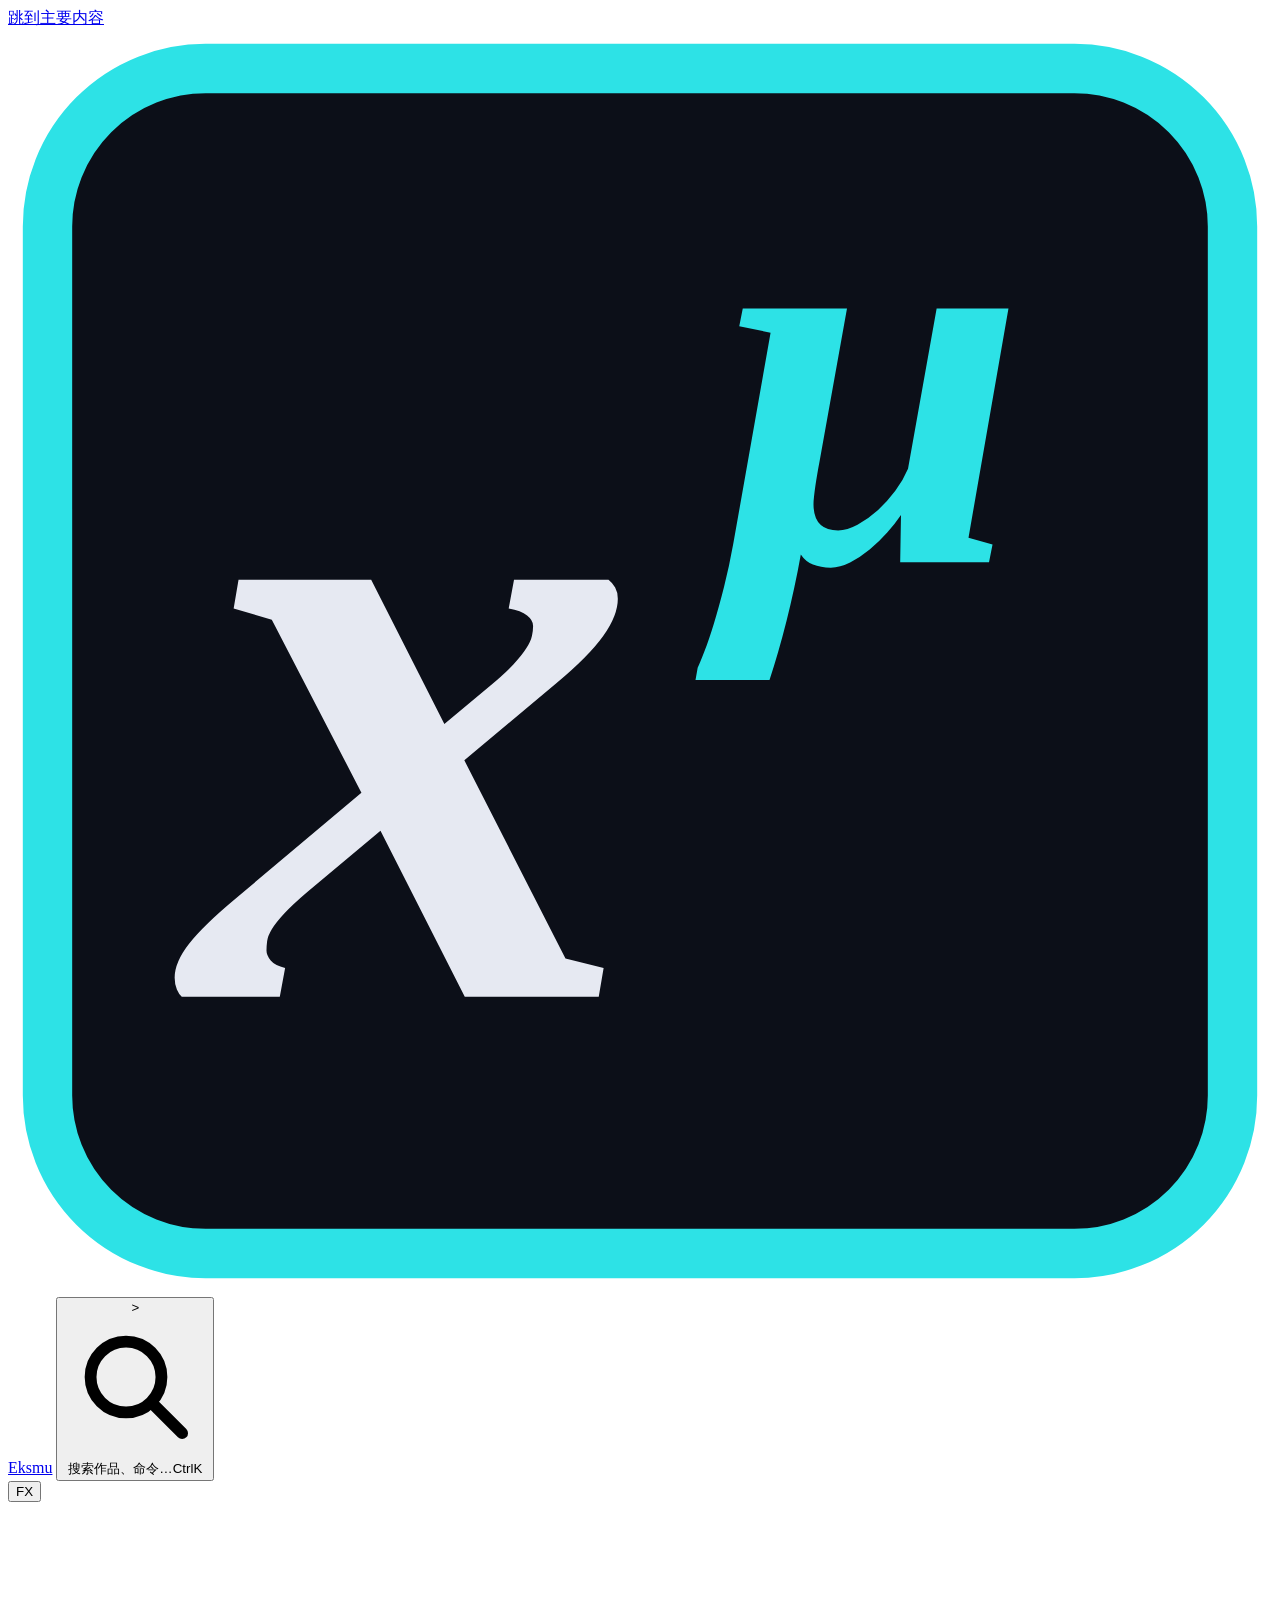
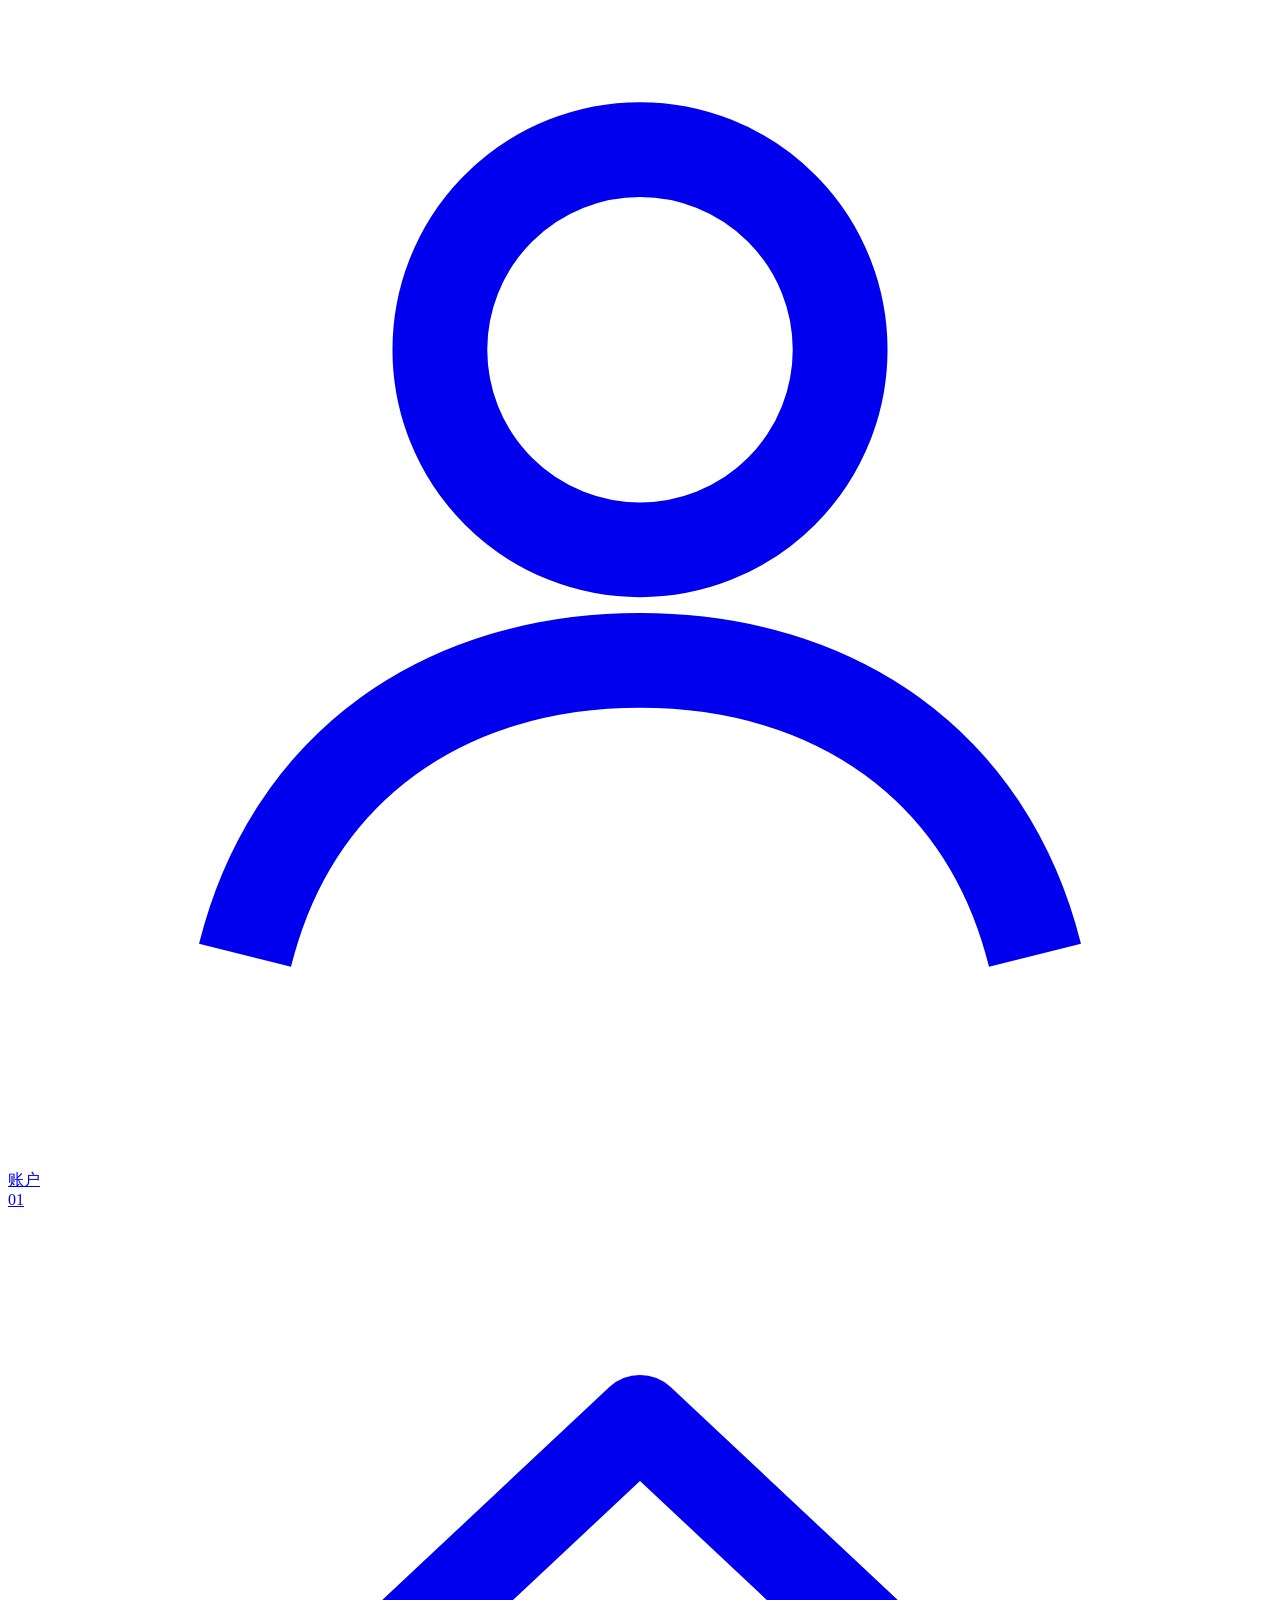
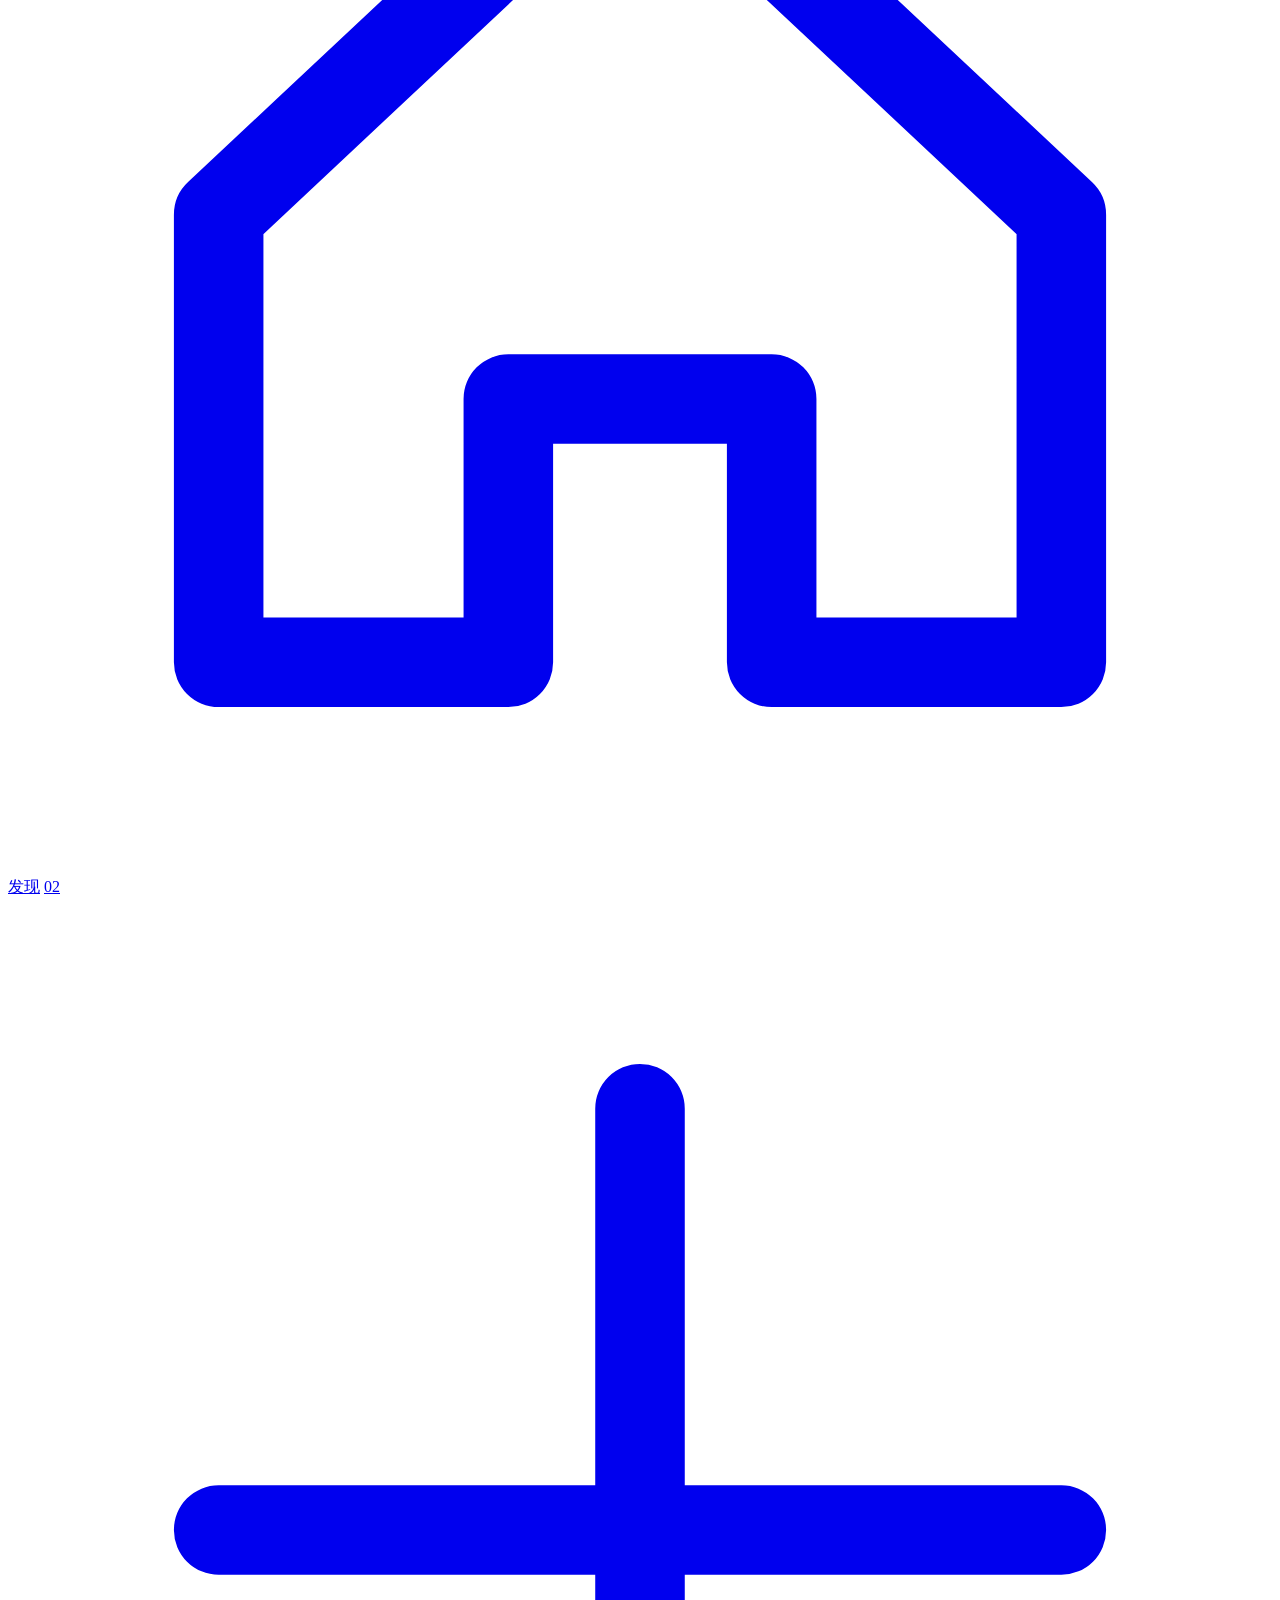
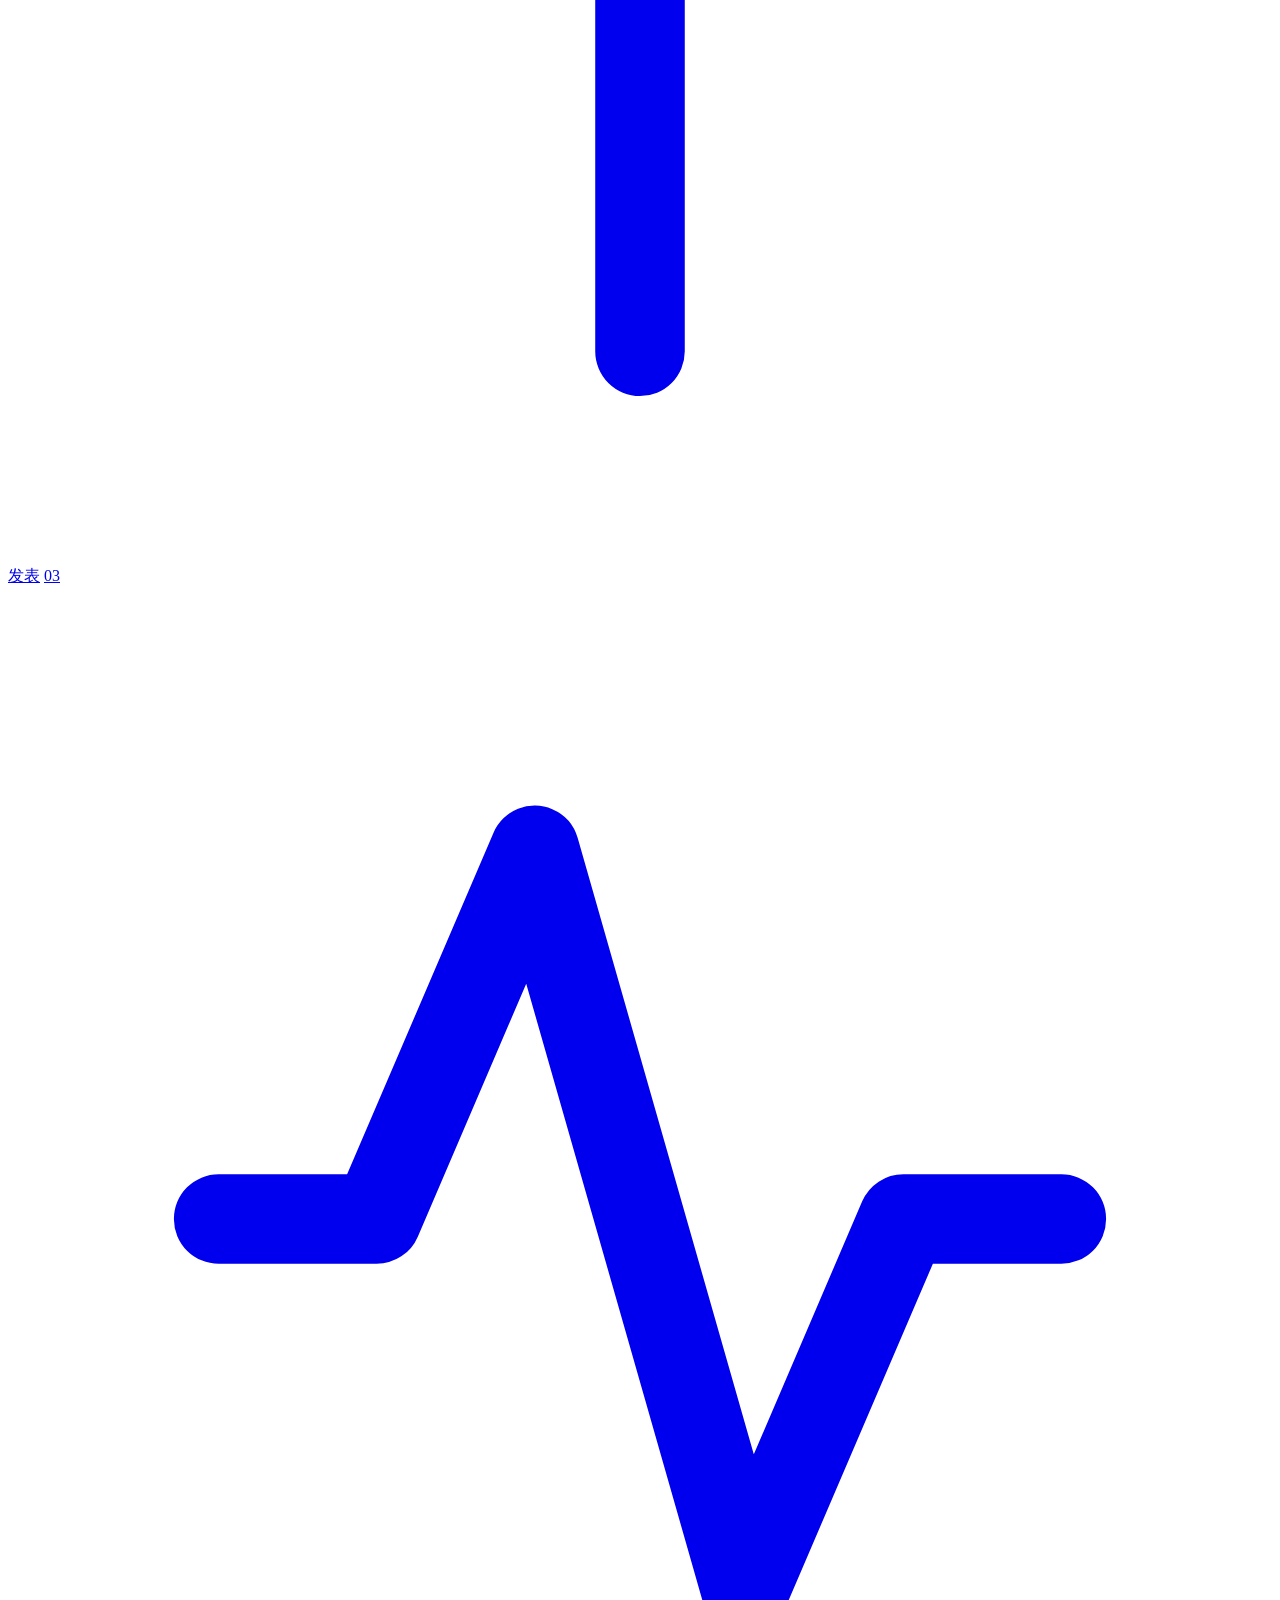
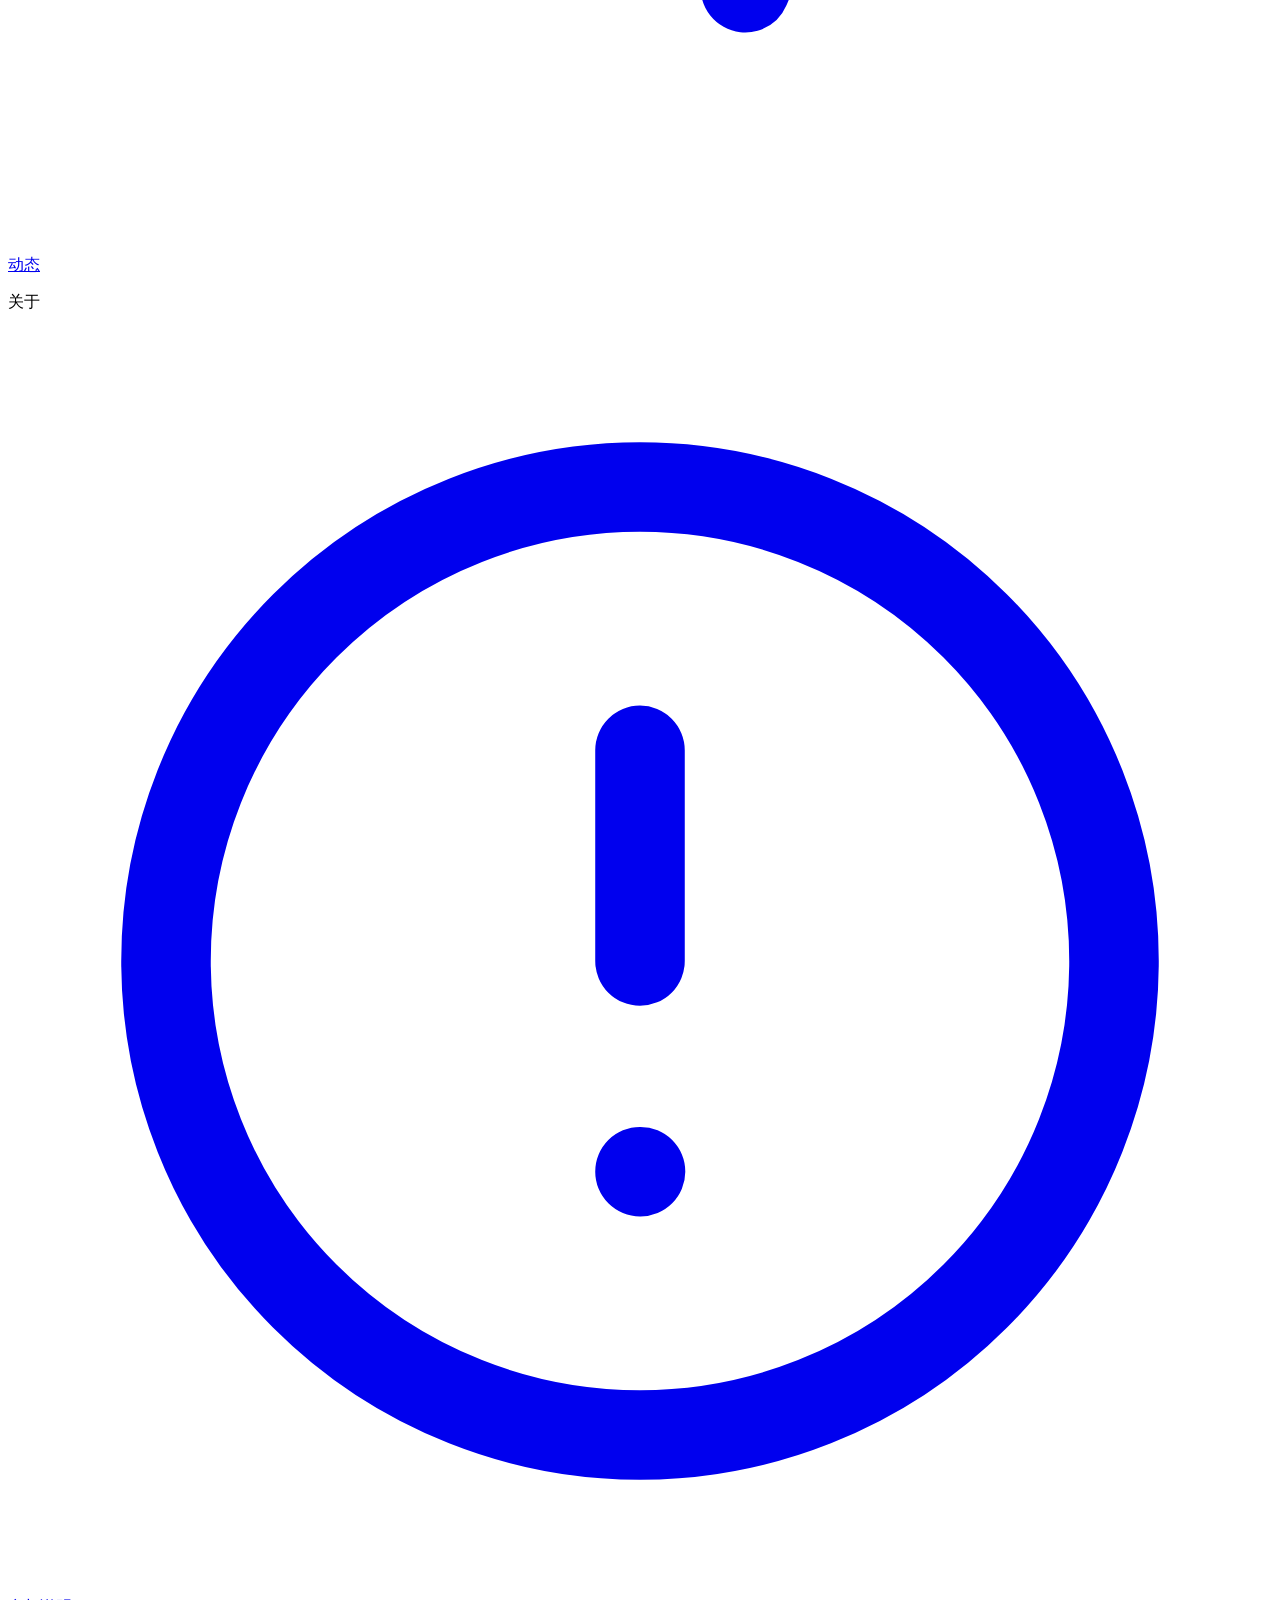
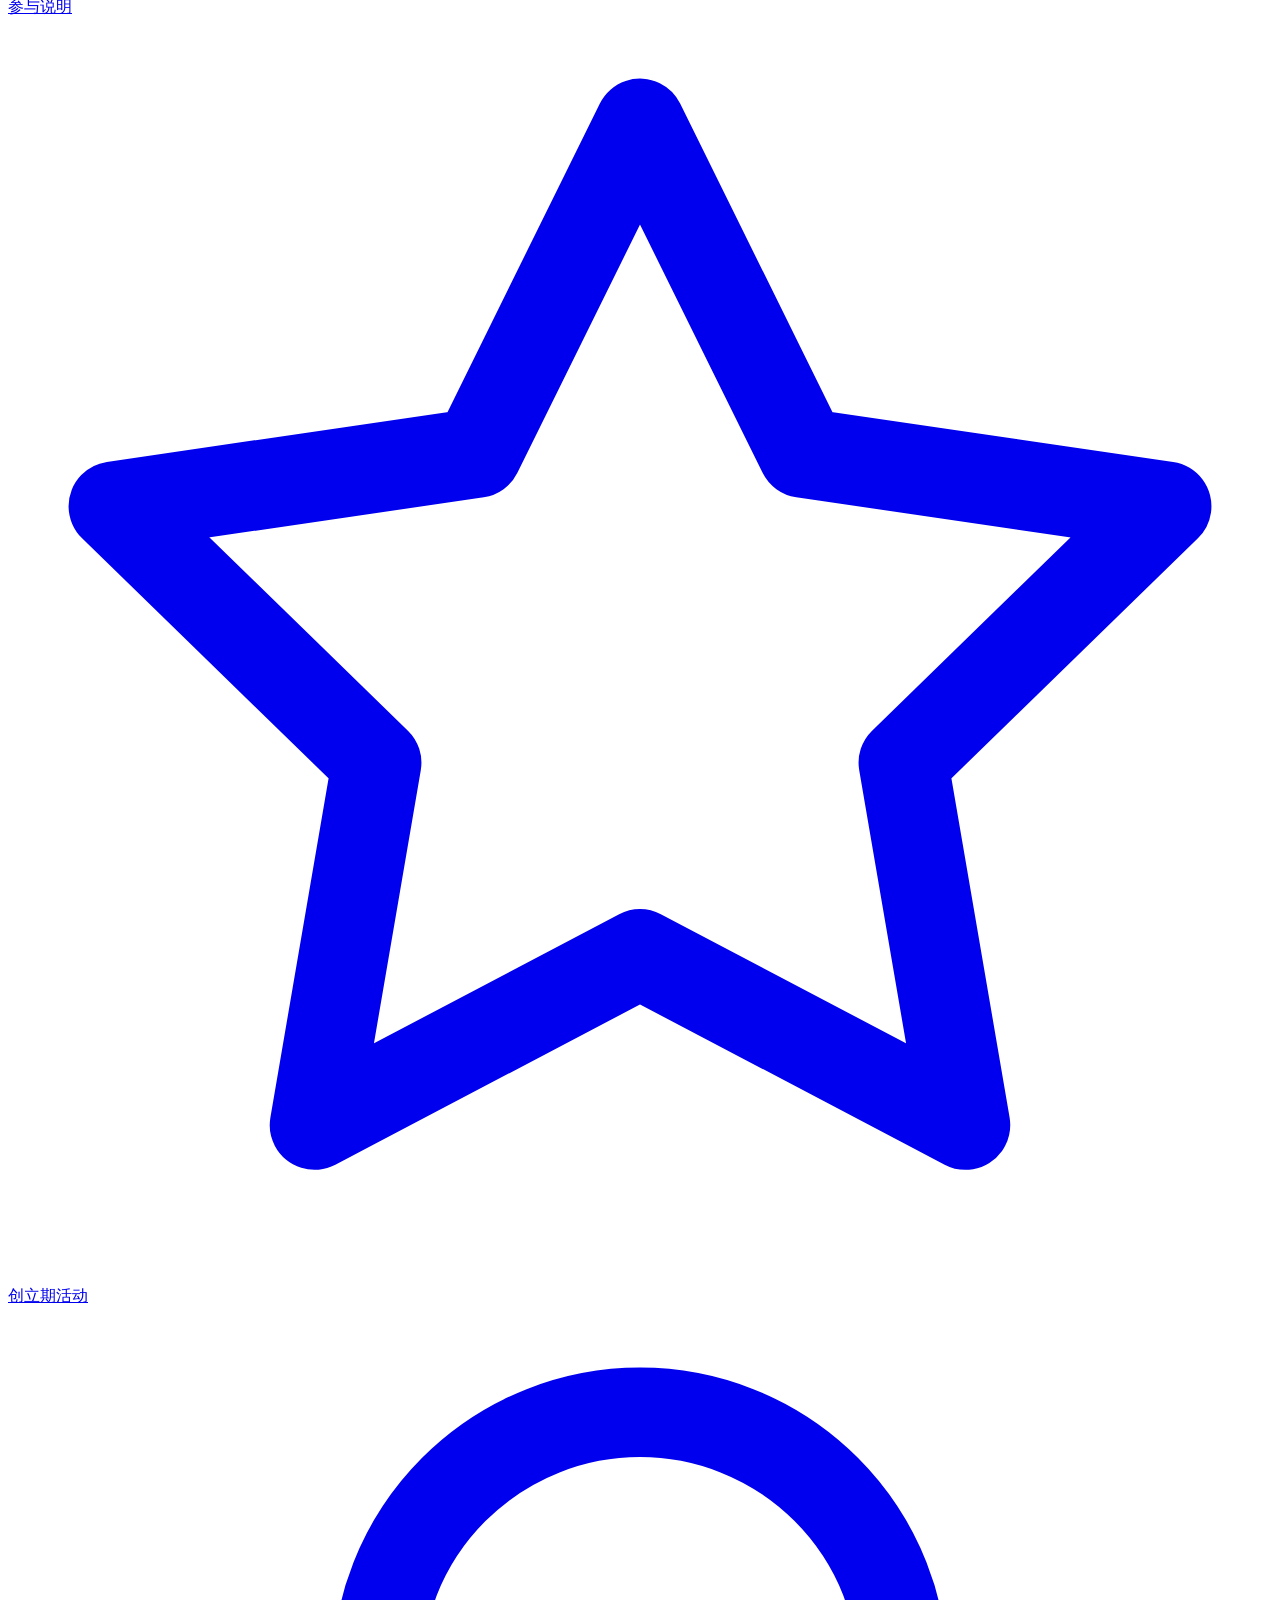
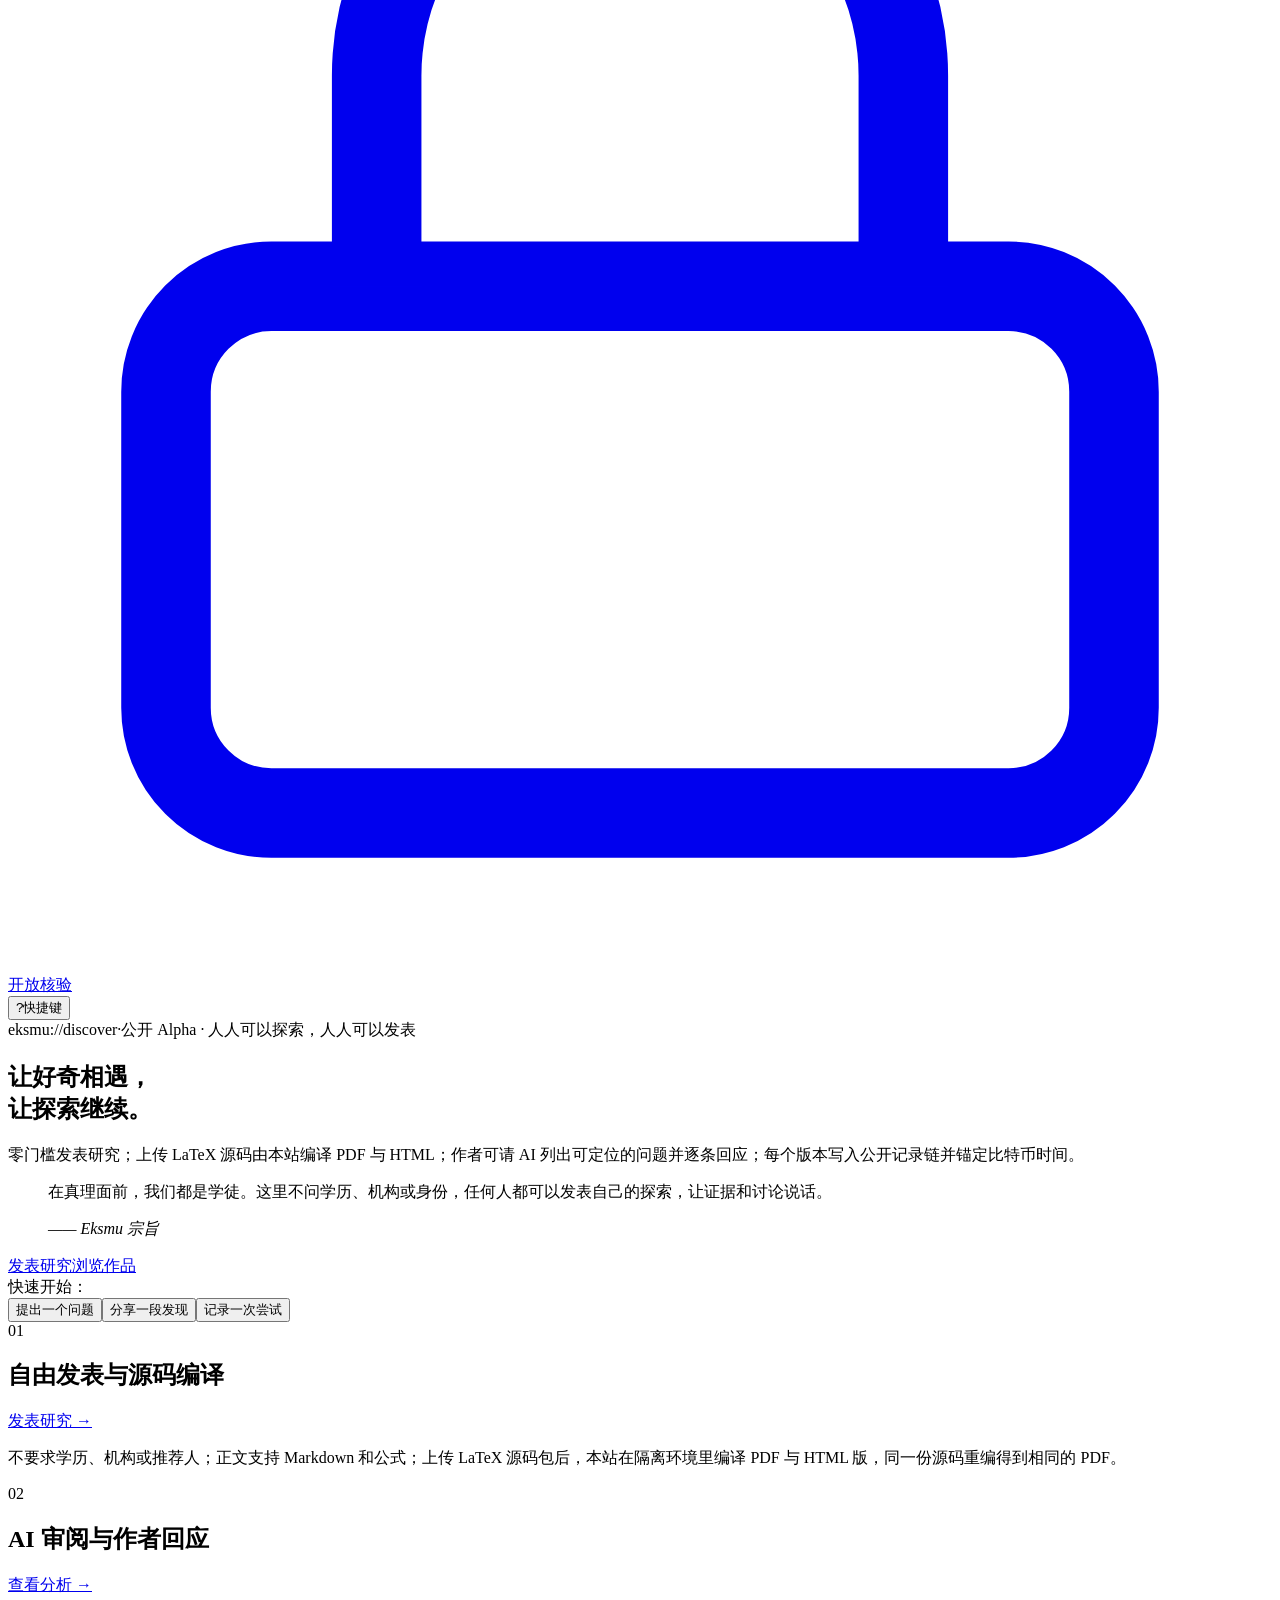
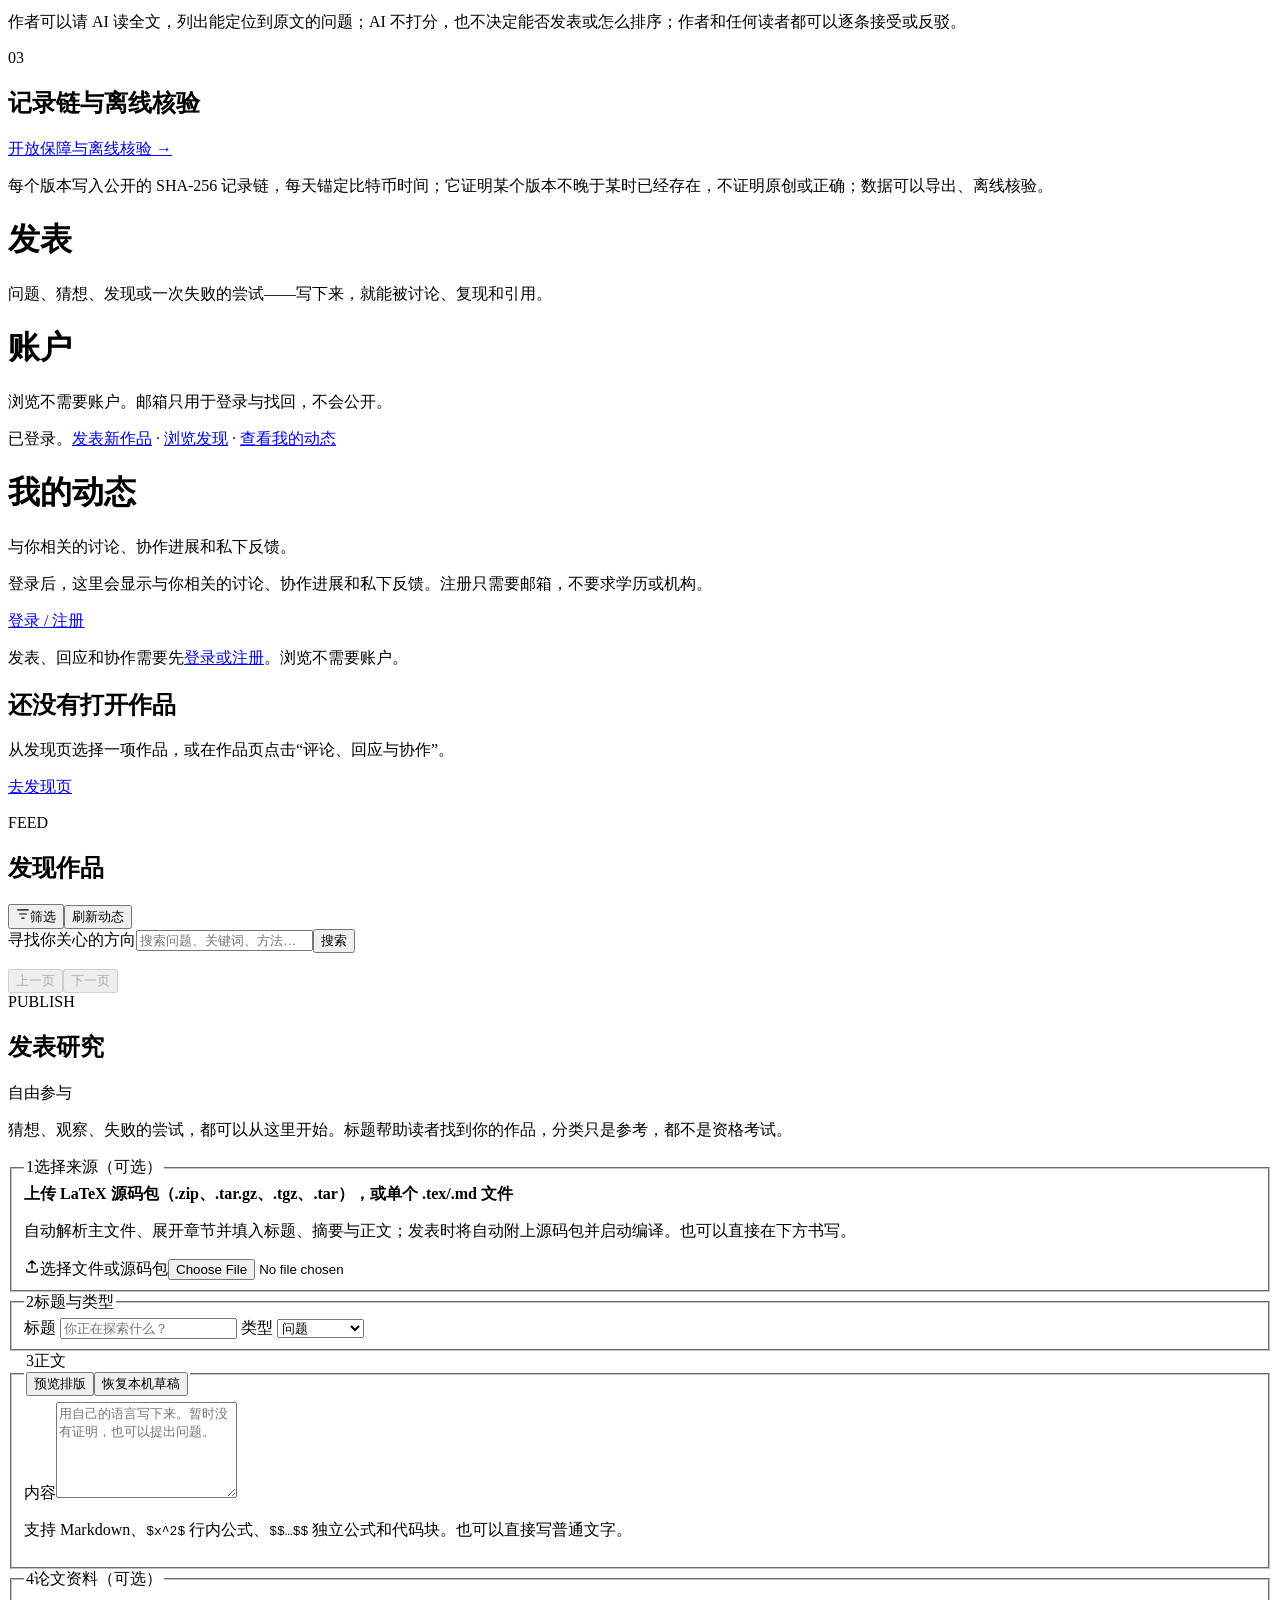
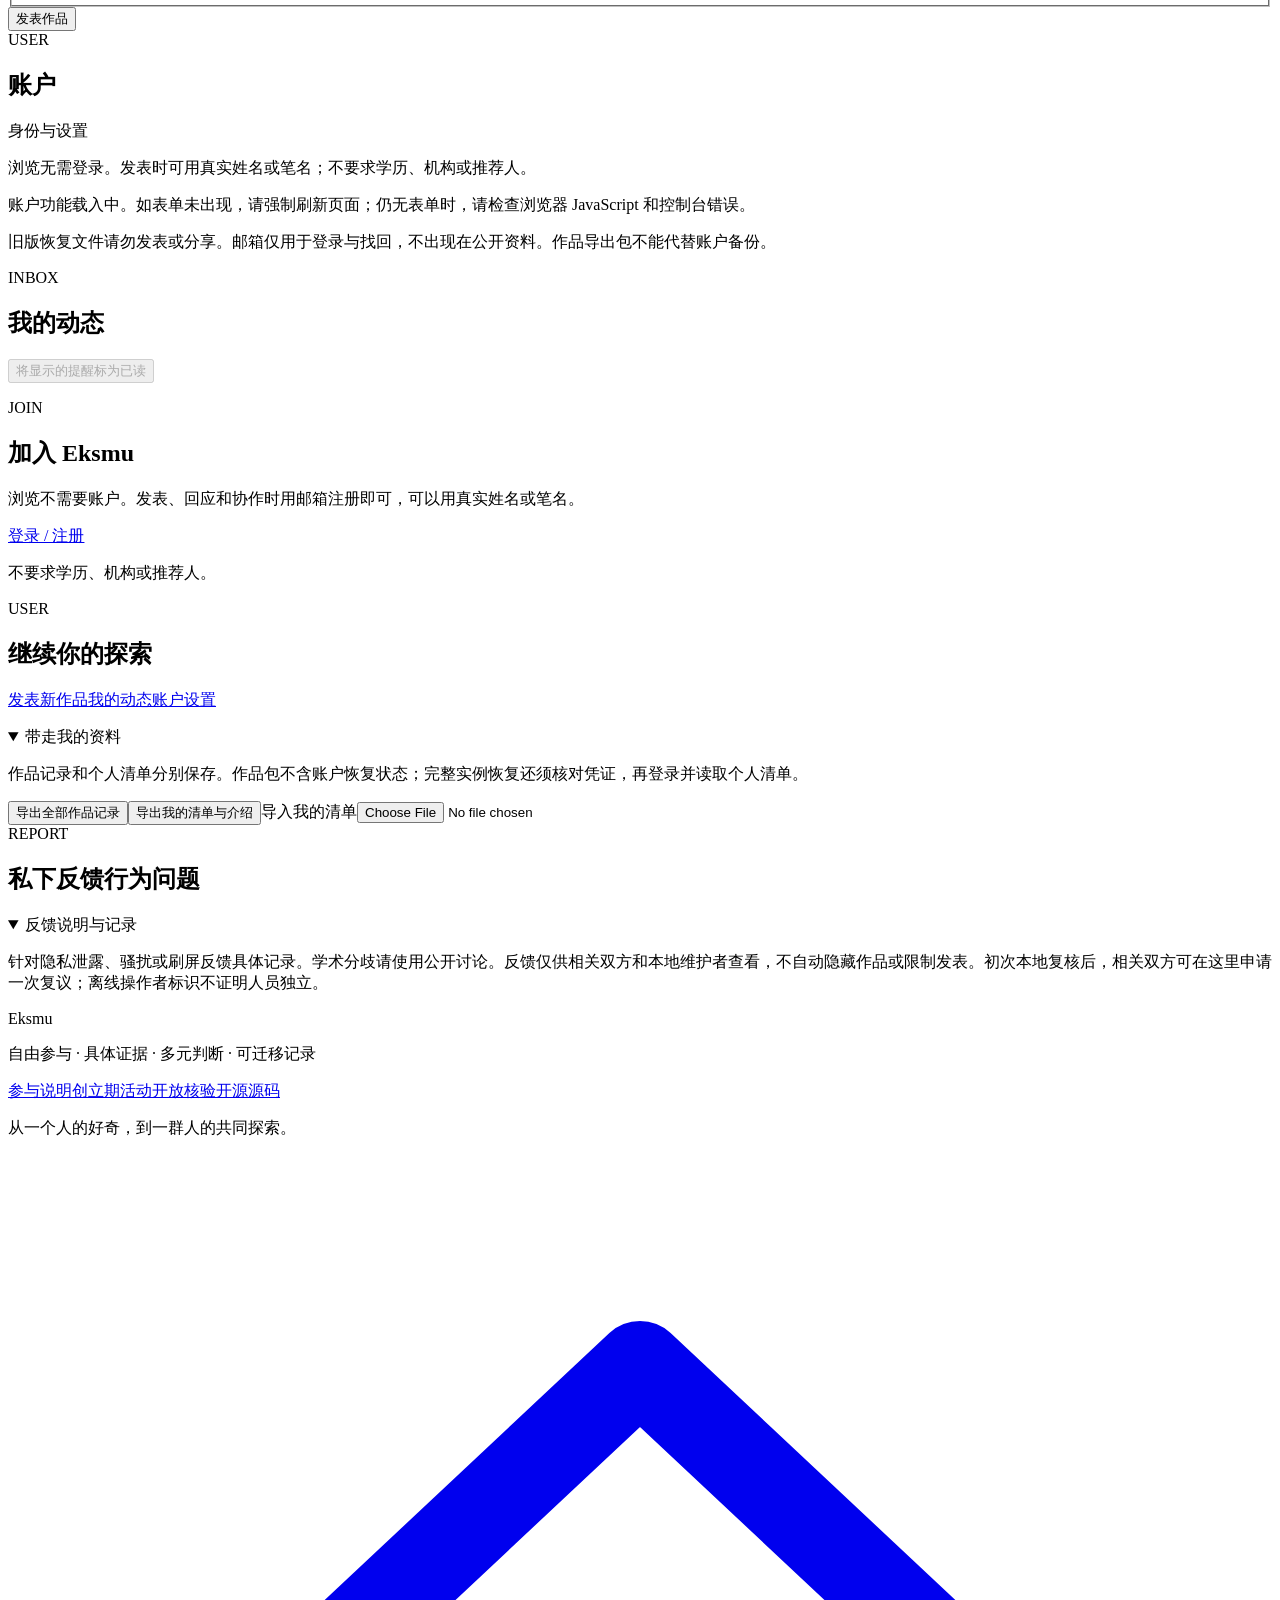
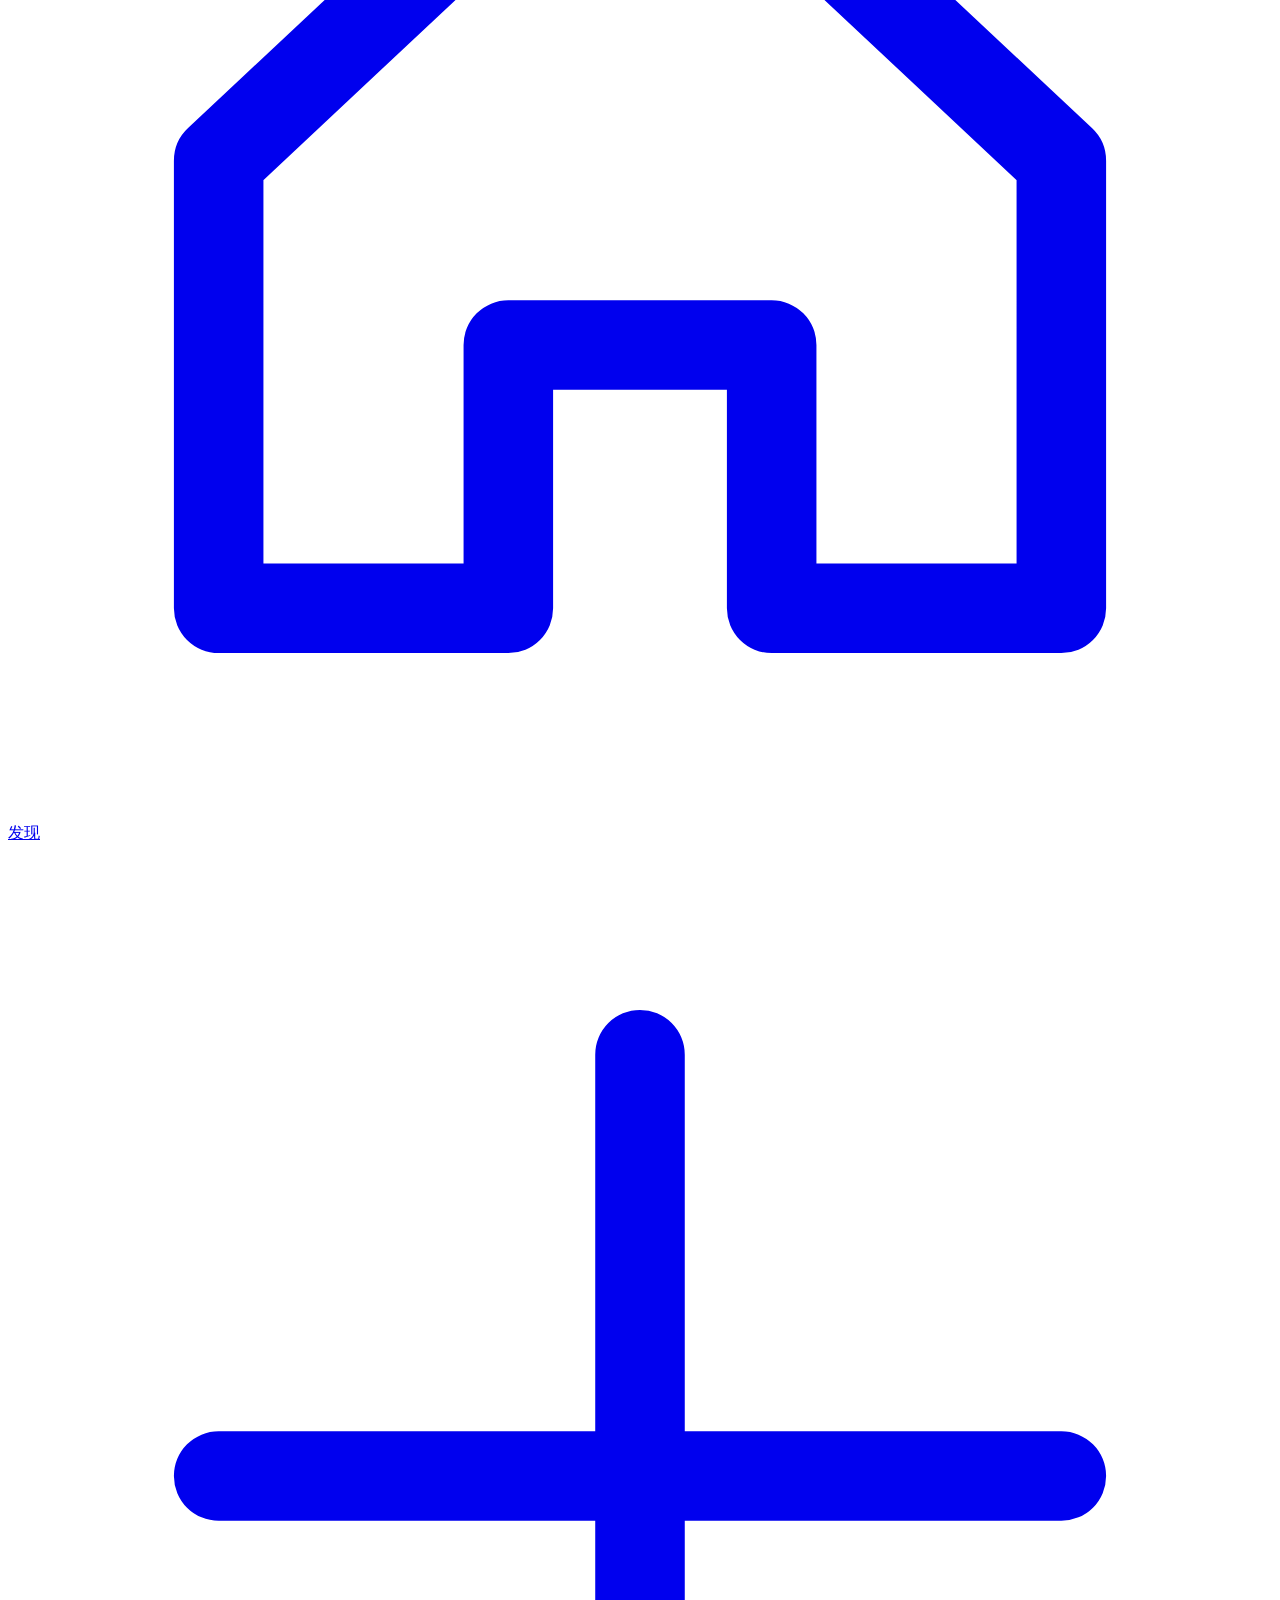
==== eksmu/static/index.html @ 3bbb2a7b "Open-source the full Eksmu platform (AGPL-3.0-or-later) alongside the protocol (Apache-2.0) This rep" ====
<!doctype html>
<html lang="zh-CN">
<head>
<meta charset="utf-8"><meta name="viewport" content="width=device-width, initial-scale=1"><meta name="theme-color" content="#07080D">
<title>Eksmu · 开放探索共同体</title><!--i18n:head--><link rel="icon" href="/favicon.svg" type="image/svg+xml"><link rel="alternate" type="application/atom+xml" title="Eksmu" href="/feed.xml"><meta name="description" content="自由发表论文、问题与探索过程。保存可引用的版本，在讨论、复现和协作中推进研究。"><link rel="stylesheet" href="/style.css"><link rel="stylesheet" href="/research.css">
<script src="/shell.js" defer></script><script src="/app.js" defer></script><script src="/papers.js" defer></script><script src="/accounts.js" defer></script><script src="/bridge.js" defer></script><script src="/community.js" defer></script><script src="/research.js" defer></script><script src="/publications.js" defer></script><script src="/analysis.js" defer></script>
</head>
<body>
<div class="app-shell">
<a class="skip-link" href="#main">跳到主要内容</a>
<header class="hd topbar sh-top"><div class="hd-in topbar-inner"><a class="brand" href="/" aria-label="Eksmu 首页"><span class="brand-mark"><svg viewBox="0 0 64 64" aria-hidden="true"><rect x="2" y="2" width="60" height="60" rx="8" fill="#0C0F18" stroke="#2DE2E6" stroke-width="2.5"/><text x="9" y="49" font-family="'Chakra Petch',Georgia,'Times New Roman',serif" font-style="italic" font-size="46" font-weight="700" fill="#E6E9F2">x</text><text x="36" y="27" font-family="'Chakra Petch',Georgia,'Times New Roman',serif" font-style="italic" font-size="28" font-weight="700" fill="#2DE2E6">μ</text></svg></span><span class="name brand-name glitch" data-text="Eksmu">Eksmu</span></a>
<button type="button" class="cmd" id="cmd-trigger" aria-label="搜索作品、命令 (Ctrl+K / /)" aria-haspopup="dialog"><span class="cmd-gt mono" aria-hidden="true">&gt;</span><svg class="cmd-ico" viewBox="0 0 24 24" aria-hidden="true"><circle cx="10.5" cy="10.5" r="6" fill="none" stroke="currentColor" stroke-width="2"/><path d="m15 15 5 5" stroke="currentColor" stroke-width="2" stroke-linecap="round"/></svg><span class="cmd-txt">搜索作品、命令…</span><span class="cmd-keys" aria-hidden="true"><span class="kbd">Ctrl</span><span class="kbd">K</span></span></button>
<div class="tools"><button class="tool fx" id="fx-toggle" type="button" aria-pressed="true" aria-label="视觉效果" title="切换视觉效果 (FX / LITE)"><span class="dot hot" aria-hidden="true"></span><span class="fx-txt">FX</span></button><!--i18n:switch--><a class="tool account-link" href="/account" aria-label="账户"><svg class="si-ico" viewBox="0 0 24 24" aria-hidden="true"><circle cx="12" cy="8.5" r="3.8" fill="none" stroke="currentColor" stroke-width="1.8"/><path d="M4.5 20c.9-3.6 3.8-5.6 7.5-5.6s6.6 2 7.5 5.6" fill="none" stroke="currentColor" stroke-width="1.8"/></svg><span class="si-txt">账户</span></a></div></div></header>
<aside class="rail sh-rail" aria-label="控制台导航">
<nav class="sec topnav" aria-label="主要导航">
<a href="/" class="it" title="发现" aria-label="发现"><span class="no mono" aria-hidden="true">01</span><svg class="ic" viewBox="0 0 24 24" aria-hidden="true"><path d="M4 11.5 12 4l8 7.5V20h-5.5v-5h-5v5H4z" fill="none" stroke="currentColor" stroke-width="1.7" stroke-linejoin="round" stroke-linecap="round"/></svg><span class="lb">发现</span></a>
<a href="/publish" class="it" title="发表" aria-label="发表"><span class="no mono" aria-hidden="true">02</span><svg class="ic" viewBox="0 0 24 24" aria-hidden="true"><path d="M12 4v16m-8-8h16" fill="none" stroke="currentColor" stroke-width="1.7" stroke-linecap="round"/></svg><span class="lb">发表</span></a>
<a href="/activity" class="it" title="动态" aria-label="动态"><span class="no mono" aria-hidden="true">03</span><svg class="ic" viewBox="0 0 24 24" aria-hidden="true"><path d="M4 12h3l3-7 4 14 3-7h3" fill="none" stroke="currentColor" stroke-width="1.7" stroke-linejoin="round" stroke-linecap="round"/></svg><span class="lb">动态</span></a>
</nav>
<div class="rail-group"><p class="rail-group-title">关于</p><nav class="rail-subnav" aria-label="关于导航">
<a href="/participation.html" class="it sub-it" title="参与说明" aria-label="参与说明"><svg class="ic" viewBox="0 0 24 24" aria-hidden="true"><circle cx="12" cy="12" r="9" fill="none" stroke="currentColor" stroke-width="1.7"/><path d="M12 8v4m0 4h.01" stroke="currentColor" stroke-width="1.7" stroke-linecap="round"/></svg><span class="lb">参与说明</span></a>
<a href="/founding.html" class="it sub-it" title="创立期活动" aria-label="创立期活动"><svg class="ic" viewBox="0 0 24 24" aria-hidden="true"><polygon points="12 2 15.09 8.26 22 9.27 17 14.14 18.18 21.02 12 17.77 5.82 21.02 7 14.14 2 9.27 8.91 8.26 12 2" fill="none" stroke="currentColor" stroke-width="1.7" stroke-linejoin="round"/></svg><span class="lb">创立期活动</span></a>
<a href="/openness.html" class="it sub-it" title="开放核验" aria-label="开放核验"><svg class="ic" viewBox="0 0 24 24" aria-hidden="true"><rect x="3" y="11" width="18" height="10" rx="2" fill="none" stroke="currentColor" stroke-width="1.7"/><path d="M7 11V7a5 5 0 0 1 10 0v4" fill="none" stroke="currentColor" stroke-width="1.7"/></svg><span class="lb">开放核验</span></a>
</nav></div>
<div class="rail-foot"><button type="button" class="keys" id="rail-keys-btn" title="快捷键说明" aria-label="快捷键说明"><span class="kbd">?</span><span class="keys-t">快捷键</span></button></div>
</aside>
<main id="main" class="sh-main">
<section class="hero" data-views="discover"><div class="hero-inner wrap"><div class="hero-meta mono"><span class="path-tag">eksmu://discover</span><span class="dot-sep" aria-hidden="true">·</span><span class="environment-note"><span class="dot live" aria-hidden="true"></span>公开 Alpha · 人人可以探索，人人可以发表</span></div>
<div class="hero-body"><h1 class="hero-title">让好奇相遇，<br>让探索继续。</h1><p class="hero-sub">零门槛发表研究；上传 LaTeX 源码由本站编译 PDF 与 HTML；作者可请 AI 列出可定位的问题并逐条回应；每个版本写入公开记录链并锚定比特币时间。</p>
<blockquote class="hero-quote"><p>在真理面前，我们都是学徒。这里不问学历、机构或身份，任何人都可以发表自己的探索，让证据和讨论说话。</p><cite>—— Eksmu 宗旨</cite></blockquote>
<div class="hero-actions"><a class="btn primary hero-btn" href="/publish">发表研究</a><a class="btn secondary hero-btn" href="#discover-panel">浏览作品</a></div>
<div class="starter-row" aria-label="从这里开始"><span class="starter-label mono">快速开始：</span><div class="starter-chips"><button type="button" class="btn-starter chip mono" data-starter="question">提出一个问题</button><button type="button" class="btn-starter chip mono" data-starter="finding">分享一段发现</button><button type="button" class="btn-starter chip mono" data-starter="failed_attempt">记录一次尝试</button></div></div></div>
<div class="features-grid" aria-label="平台核心能力">
<article class="hp feature-card" id="feature-publish">
<header class="hp-head"><span class="hp-code mono">01</span><h2 class="hp-title">自由发表与源码编译</h2><a class="hp-more mono" href="/publish">发表研究 →</a></header>
<div class="hp-body"><p>不要求学历、机构或推荐人；正文支持 Markdown 和公式；上传 LaTeX 源码包后，本站在隔离环境里编译 PDF 与 HTML 版，同一份源码重编得到相同的 PDF。</p></div>
</article>
<article class="hp feature-card" id="feature-ai">
<header class="hp-head"><span class="hp-code mono">02</span><h2 class="hp-title">AI 审阅与作者回应</h2><a class="hp-more mono" id="hero-ai-link" href="/participation.html">查看分析 →</a></header>
<div class="hp-body"><p>作者可以请 AI 读全文，列出能定位到原文的问题；AI 不打分，也不决定能否发表或怎么排序；作者和任何读者都可以逐条接受或反驳。</p></div>
</article>
<article class="hp feature-card" id="feature-chain">
<header class="hp-head"><span class="hp-code mono">03</span><h2 class="hp-title">记录链与离线核验</h2><a class="hp-more mono" href="/openness.html">开放保障与离线核验 →</a></header>
<div class="hp-body"><p>每个版本写入公开的 SHA-256 记录链，每天锚定比特币时间；它证明某个版本不晚于某时已经存在，不证明原创或正确；数据可以导出、离线核验。</p></div>
</article></div></div></section>
<div class="layout"><div class="main-col">
<header class="view-head" data-views="publish"><h1>发表</h1><p>问题、猜想、发现或一次失败的尝试——写下来，就能被讨论、复现和引用。</p></header>
<header class="view-head" data-views="account"><h1>账户</h1><p>浏览不需要账户。邮箱只用于登录与找回，不会公开。</p><p class="when-signed-in view-next">已登录。<a href="/publish">发表新作品</a> · <a href="/">浏览发现</a> · <a href="/activity">查看我的动态</a></p></header>
<header class="view-head" data-views="activity"><h1>我的动态</h1><p>与你相关的讨论、协作进展和私下反馈。</p></header>
<div class="notice signin-hint when-signed-out activity-signin" data-views="activity"><p>登录后，这里会显示与你相关的讨论、协作进展和私下反馈。注册只需要邮箱，不要求学历或机构。</p><a class="btn primary" href="/account">登录 / 注册</a></div>
<p class="notice signin-hint when-signed-out" data-views="publish workspace">发表、回应和协作需要先<a href="/account">登录或注册</a>。浏览不需要账户。</p>
<section id="detail" class="panel detail-panel" data-views="workspace" hidden><a class="back-link" href="/">← 返回发现</a><h2 id="detail-title"></h2><p id="detail-author" class="muted"></p><p id="publication-status" class="notice" role="status"></p><div id="detail-topics" class="topic-chips"></div><p id="detail-help" class="collaboration-note"></p><div class="work-actions"><button id="follow-work" type="button" class="secondary">关注后续进展</button><button id="bookmark-work" type="button" class="secondary">收藏到我的清单</button><button id="copy-work-link" type="button" class="secondary">复制当前版本链接</button><a id="work-page-link" class="button secondary" href="/">打开公开作品页（便于分享与引用）</a><button type="button" class="btn sm quiet paper-toggle" id="paper-toggle" aria-label="切换纸面阅读模式" title="切换纸面阅读模式">纸面</button></div><input id="work-link" aria-label="当前版本链接" readonly hidden>
<label>查看版本 <select id="versions"></select></label><p id="version-meta" class="muted"></p><nav class="workspace-nav" aria-label="作品工作区"><a href="#detail-body">阅读全文</a><a href="#analysis-section">AI 分析</a><a href="#materials-section">研究材料</a><a href="#collaboration-section">一起推进</a><a href="#comments">讨论</a></nav><section id="paper-metadata" hidden></section><div id="detail-body" class="research-prose"></div><p id="render-state" class="muted"></p><section class="research-section" id="analysis-section"><h3>AI 公开分析</h3><p class="notice">AI 只列出可定位的具体问题，不打分，不影响发表或排序。作者和任何人都可以逐条接受或反驳。</p><p id="ai-analysis-state" class="muted"></p><button type="button" id="ai-analysis-request" class="secondary" hidden>请求平台 AI 分析（免费，仅作者）</button><details id="ai-analysis-own" hidden><summary>用自己的 API 密钥请求更深入的分析</summary><p class="muted">分析标准与平台分析完全相同：同一提示词、同一输出格式、同一套引文核对，只是换用你选择的更强模型。密钥在浏览器提交后立即加密，只有分析进程能解密；它只用于这一次调用，完成后（最迟 24 小时）删除，不会显示或公开。费用记在你自己的账户上。</p><form method="post" id="ai-analysis-own-form"><label>模型 <select name="model" required></select></label><label>API 密钥 <input type="password" name="api_key" autocomplete="off" required minlength="20" maxlength="400"></label><button type="submit">提交深入分析请求</button></form></details><div id="ai-analysis-reports"></div></section>
<details id="revision-diff-box"><summary>比较版本变化</summary><label>与哪个版本比较？<select id="diff-before"></select></label><button type="button" id="compare-versions" class="secondary">显示与当前版本的差异</button><div id="diff-output"></div></details>
<details id="edit-box"><summary>提交新版本（保留旧版本）</summary><form method="post" id="revise"><label>标题 <input name="title" maxlength="200" required></label><label>内容 <textarea name="body" rows="6" maxlength="50000" required></textarea></label><label>修改说明 <input name="note" maxlength="2000"></label><div id="revise-paper"></div><button>保存新版本</button><button id="preview-revise" type="button" class="secondary">预览修改</button><div id="revise-preview" class="research-prose preview-pane" hidden></div></form></details>
<details id="community-edit" hidden><summary>编辑主题与协作介绍</summary><form method="post" id="community-details"><label>主题（最多8个，用逗号分隔）<input name="topics" maxlength="270" placeholder="数学, AI, 计算实验"></label><label>希望大家一起推进什么？<textarea name="help" maxlength="1000" rows="3" placeholder="例如：帮我找一个反例、一起复现计算，或者讨论另一种解释。"></textarea></label><button>保存介绍</button><p id="community-save-state" role="status"></p><button id="community-use-current" type="button" class="secondary" hidden>已核对新介绍，用当前草稿继续保存</button></form></details>
<section class="research-section hud-section" id="materials-section"><div class="section-head hp-head"><div class="hp-titles"><span class="hp-code mono">MATERIALS</span><h3 class="hp-title">本版研究材料</h3></div><button id="export-materials" type="button" class="btn sm secondary">导出材料包</button></div><p class="muted">图片、PDF、代码与数据随所选版本保存。新版本不会悄悄替换旧材料。</p><p class="muted">上传 LaTeX 源码包后，本站会编译 PDF 与 HTML 版，AI 分析也会读取全文；只有 PDF 时，本站不读取其内容。</p><div id="research-files" class="material-grid"></div><p id="materials-manifest" class="muted mono"></p>
<details id="attachment-editor" class="hud-details"><summary>添加或恢复本版材料</summary><form method="post" id="upload-material"><div class="file-picker"><label class="file-picker-btn btn secondary" for="material-input"><svg class="ico" viewBox="0 0 24 24" width="16" height="16" aria-hidden="true"><path d="M4 17v2a2 2 0 0 0 2 2h12a2 2 0 0 0 2-2v-2M7 9l5-5 5 5M12 4v12" fill="none" stroke="currentColor" stroke-width="2" stroke-linecap="round" stroke-linejoin="round"/></svg><span id="material-input-btn-text">选择附件（最多32 MiB）</span><input id="material-input" type="file" required accept=".png,.jpg,.jpeg,.webp,.pdf,.zip,.tar.gz,.tgz,.tar,.gz,.txt,.md,.csv,.tsv,.json,.py,.jl,.r,.cpp,.c,.h,.lean,.tex,.ipynb" class="visually-hidden"></label><span class="file-picker-name muted mono" id="material-file-name"></span></div><button class="btn primary" type="submit">保存到当前版本</button></form><label class="restore-materials-label">从材料包恢复（最多128 MiB）<input id="import-materials" type="file" accept="application/json,.json"></label></details></section>
<section class="research-section" id="lean-activity" hidden><details><summary>自愿参加私有 Lean 预检</summary><p class="muted">只检查你选择的本版 .lean 附件与目标声明；任务需要维护者离线启动。报名与报告私有，但上传到作品的源附件可由该实例的读者读取。本站结果不代表原题已解决或主办方认可，报名不会向主办方发送材料，也不影响发表。</p><form method="post" id="lean-enroll"><label>本版 Lean 附件<select name="attachment_id" id="lean-attachment" required></select></label><label>目标声明名<input name="target" maxlength="160" required placeholder="例如 MyNamespace.mainTheorem"></label><label>问题来源或编号（可留空）<input name="problem_reference" maxlength="160" placeholder="由作者说明，不自动判断题目对应性"></label><label><input name="consent" type="checkbox" required> 我授权本站对这一固定版本和附件做私有本机预检；不授权对外提交。</label><button>加入私有检查队列</button></form><div id="lean-enrollments"></div></details></section>
<section class="research-section" id="publication-section"><h3>引用与固定版本</h3>
<p id="publication-load-state" class="muted"></p><pre id="revision-citation"></pre><button id="download-citation" type="button" class="secondary" disabled>下载本版 BibTeX 引用</button>
<p class="muted">正文版本引用仅针对文字，不锁定后添附件。固定版本（不可修改的内容快照）保存所选材料的原始字节；这是本地内容记录，尚无外部时间证明。</p><div id="publication-snapshots"></div>
<details id="snapshot-editor" hidden><summary>把本版固定为可引用的版本</summary><form method="post" id="snapshot-create"><p>仅包含勾选的附件。未勾选和后添材料不属于此固定版本；不选附件也可固定正文和论文资料。</p><div id="snapshot-materials"></div><button>创建不可变固定版本</button></form></details>
<details id="publication-author-editor" hidden><summary>追加作者说明、撤回或恢复</summary><form method="post" id="publication-event"><label>操作<select name="kind"><option value="note">追加说明</option><option value="withdraw">撤回这项作品（所有版本）</option><option value="reinstate">恢复这项作品</option></select></label><label>说明或原因<textarea name="body" required maxlength="4000" rows="3"></textarea></label><p class="muted">这些操作保留正文、旧版、固定版本及他人讨论。修订正文请使用上方“提交新版本”。</p><button>记录作者声明</button></form></details>
<div id="publication-pending" hidden><p id="publication-pending-text"></p><button id="publication-retry" type="button">重试待确认操作</button><button id="publication-forget" type="button" class="secondary">取消本机待确认</button></div>
<details><summary>作者声明记录</summary><div id="publication-events"></div></details></section>
<section class="research-section" id="collaboration-section"><div class="section-head"><h3>把下一步一起做出来</h3><button id="export-collaboration" type="button" class="secondary">导出协作记录</button></div><p class="muted">任何参与者都能提出任务或加入协作。可以一起复现，也可以分别寻找反例。</p><div id="research-tasks"></div>
<details><summary>提出一项具体协作</summary><form method="post" id="create-collaboration"><label>一起完成什么？<input name="title" maxlength="160" required placeholder="例如：复现这段计算，检查误差来自哪里"></label><label>协作类型<select name="category"><option value="reproduce">复现计算</option><option value="counterexample">寻找反例</option><option value="explain">整理解释</option><option value="formalize">形式化证明</option><option value="data">数据与资料</option><option value="other">其他协作</option></select></label><label>已有材料与期待的下一步<textarea name="description" maxlength="4000" rows="3"></textarea></label><button>提出协作</button></form></details></section>
<details class="tool-workbench"><summary>高级：可复核的工具回执（可选，多数作品不需要）</summary><section id="verification-section"><h3>可复核工具回执</h3>
<p class="notice">可选的本机有理数检查。登记不执行，执行需另行允许；结果不控制发表。不是 AI、Lean 或整篇文章的核验。</p>
<p id="verification-status" class="muted">正在读取本机验证服务状态。</p>
<details><summary>公钥与信任范围</summary><p>本机公钥：<code id="checker-public-key"></code></p>
<p>这是本机配置的签名者，不是全社区指定的权威。核对来源后可选用，也可以输入自己另行取得的公钥。</p>
<button id="select-local-key" type="button" class="secondary">选用此本机公钥复核</button>
<label>你选择的验签公钥 <input id="expected-key" maxlength="64" autocomplete="off"></label></details>
<form method="post" id="prepare-check"><label>检查范围 <input name="scope" required maxlength="2048" value="仅核对下面输入的有理数加法等式，不自动解释原文。"></label>
<div class="rational-inputs"><label>A <input name="a" value="1/3" required maxlength="160"></label><label>B <input name="b" value="1/6" required maxlength="160"></label><label>A + B 应等于 <input name="c" value="1/2" required maxlength="160"></label></div>
<button>登记检查，不执行</button></form><div id="verification-tasks"></div></section></details>
<h3>参与者的证据与分析</h3><p class="notice">分享你的方法、证据或不同解释。这里展示参与者提交的分析，实际工具回执在上方工作台单独呈现。</p><div id="reports"></div>
<details><summary>附加一份分析／证据记录</summary><form method="post" id="evidence">
<label>报告来源（提交者声明）<select name="source"><option value="human">人工分析</option><option value="ai">AI 辅助分析</option><option value="lean">Lean 相关报告</option><option value="computation">计算记录</option></select></label>
<label>工具及版本（可选）<input name="tool" maxlength="300"></label><label>针对哪个主张？<textarea name="scope" required maxlength="50000"></textarea></label><label>检查方法与步骤 <textarea name="method" required maxlength="50000"></textarea></label><label>发现了什么？<textarea name="result" required maxlength="50000"></textarea></label>
<label>报告者的判断 <select name="status"><option value="unreviewed">未评定</option><option value="supported">支持</option><option value="challenged">提出质疑</option><option value="inconclusive">无法判定</option><option value="resource_limited">资源不足</option></select></label><label>局限（可选）<textarea name="limitations" maxlength="50000"></textarea></label><button>附加报告，不改变发表状态</button></form></details>
<h3>一起讨论</h3><div id="comments"></div><p id="reply-target" class="muted"></p><button id="clear-reply" type="button" class="secondary" hidden>取消定向回复</button>
<form method="post" id="comment"><label>你的意见或问题 <textarea name="body" rows="3" maxlength="50000" required></textarea></label><button>发表回应</button></form>
<details><summary>私下报告本版的行为问题</summary><form method="post" id="behavior-report"><label>具体记录<select name="target_id" id="behavior-target"></select></label><label>问题类型<select name="category"><option value="privacy">隐私泄露</option><option value="harassment">骚扰</option><option value="spam">刷屏</option><option value="other_behavior">其他行为问题</option></select></label><label>说明（避免再次写入敏感资料）<textarea name="reason" required maxlength="2000" rows="3"></textarea></label><button>私下提交反馈</button></form></details></section>
<section id="workspace-state" class="panel" data-views="workspace" hidden><p id="workspace-state-text" role="status"></p><button id="workspace-retry" type="button" class="secondary" hidden>重试加载作品记录</button></section>
<section class="panel workspace-empty" data-views="workspace"><h2>还没有打开作品</h2><p>从发现页选择一项作品，或在作品页点击“评论、回应与协作”。</p><p><a class="button" href="/">去发现页</a></p></section>
<section class="panel hp" id="discover-panel" data-views="discover"><header class="hp-head section-head"><div class="hp-titles"><span class="hp-code mono">FEED</span><h2 class="hp-title">发现作品</h2></div><div class="hp-acts"><button type="button" id="filter-toggle" class="btn sm secondary filter-btn" aria-expanded="false" aria-controls="filter-box"><svg class="ico-filter" viewBox="0 0 24 24" aria-hidden="true" width="14" height="14"><path d="M3 5h18M6 12h12M10 19h4" fill="none" stroke="currentColor" stroke-width="2" stroke-linecap="round"/></svg><span>筛选</span></button><button id="refresh-community" type="button" class="btn sm secondary">刷新动态</button></div></header>
<div class="discover-controls"><form method="post" id="search-form" class="search-row"><label>寻找你关心的方向<input id="search-query" maxlength="200" placeholder="搜索问题、关键词、方法…"></label><button>搜索</button></form>
<div id="filter-box" class="filter-box" hidden><div class="filter-row"><label>主题<select id="topic-filter"><option value="">全部主题</option></select></label>
<label>浏览方式<select id="view"><option value="all">全部作品</option><option value="unanswered">等待他人回应</option><option value="collaborate">寻找协作</option><option value="following">我关注的</option><option value="bookmarks">我的收藏</option><option value="mine">我的作品</option><option value="labeled">不予分发的作品</option></select></label>
<label>顺序<select id="feed-order"><option value="latest">最近发表</option><option value="active">最近有进展</option></select></label><select id="kind-filter" hidden aria-hidden="true"></select></div></div>
<div id="topic-pills" class="topic-chips" aria-label="AI 主题分类"></div></div>
<p id="feed-summary" class="muted" role="status"></p><div id="feed"></div>
<div class="pagination" id="feed-pagination"><button id="page-prev" type="button" class="secondary" disabled>上一页</button><button id="page-next" type="button" class="secondary" disabled>下一页</button></div></section>
<section class="panel hud-panel" id="compose-panel" data-views="publish">
<header class="hp-head section-head"><div class="hp-titles"><span class="hp-code mono">PUBLISH</span><h2 class="hp-title">发表研究</h2></div><span class="badge" id="publish-flow-badge">自由参与</span></header>
<p class="hp-desc">猜想、观察、失败的尝试，都可以从这里开始。标题帮助读者找到你的作品，分类只是参考，都不是资格考试。</p>
<p id="publication-audience" class="notice notice-compact" hidden>此站点向公众开放。发表的正文、作者显示名称、评论和上传附件会公开；请只提交你有权公开的材料。私人邮箱和密码不会出现在公开资料中。撤回会保留版本、固定版本和讨论记录。</p>
<form method="post" id="publish" class="publish-form-flow">
<fieldset class="form-section publish-source-section"><legend class="section-legend"><span class="legend-num mono">1</span><span class="legend-text">选择来源（可选）</span></legend>
<div class="source-picker-card"><div class="source-picker-hero"><div class="source-picker-text"><strong>上传 LaTeX 源码包（.zip、.tar.gz、.tgz、.tar），或单个 .tex/.md 文件</strong><p class="muted">自动解析主文件、展开章节并填入标题、摘要与正文；发表时将自动附上源码包并启动编译。也可以直接在下方书写。</p></div><div class="source-picker-action"><label id="import-manuscript-label" class="file-picker-btn btn secondary" for="import-manuscript"><svg class="ico" viewBox="0 0 24 24" width="16" height="16" aria-hidden="true"><path d="M4 17v2a2 2 0 0 0 2 2h12a2 2 0 0 0 2-2v-2M7 9l5-5 5 5M12 4v12" fill="none" stroke="currentColor" stroke-width="2" stroke-linecap="round" stroke-linejoin="round"/></svg><span id="import-manuscript-btn-text">选择文件或源码包</span><input id="import-manuscript" type="file" accept=".zip,.tar.gz,.tgz,.tar,.md,.markdown,.txt,.tex" class="visually-hidden"></label></div></div>
<div id="source-archive-info" class="source-archive-status" hidden><span class="badge" id="source-archive-badge">LaTeX 源码包</span><span id="source-archive-name" class="mono"></span><span id="source-archive-meta" class="muted mono"></span><button type="button" id="clear-source-archive" class="btn sm quiet" aria-label="清除所选源码包">清除</button></div>
</div></fieldset>
<fieldset class="form-section"><legend class="section-legend"><span class="legend-num mono">2</span><span class="legend-text">标题与类型</span></legend>
<div class="form-grid-2">
<label class="field-label">标题 <input name="title" maxlength="200" required placeholder="你正在探索什么？"></label>
<label class="field-label">类型 <select name="kind"><option value="question">问题</option><option value="conjecture">猜想</option><option value="finding">发现</option><option value="experiment">实验</option><option value="computation">计算</option><option value="failed_attempt">失败的尝试</option><option value="other">其他</option></select></label>
</div></fieldset>
<fieldset class="form-section"><legend class="section-legend"><span class="legend-num mono">3</span><span class="legend-text">正文</span><div class="section-actions-inline"><button id="preview-publish" type="button" class="btn sm secondary">预览排版</button><button id="restore-draft" type="button" class="btn sm quiet">恢复本机草稿</button><span id="draft-state" class="muted mono"></span></div></legend>
<label class="visually-hidden" for="publish-body">内容</label><textarea id="publish-body" name="body" rows="6" maxlength="50000" required placeholder="用自己的语言写下来。暂时没有证明，也可以提出问题。"></textarea>
<p class="format-help">支持 Markdown、<code>$x^2$</code> 行内公式、<code>$$…$$</code> 独立公式和代码块。也可以直接写普通文字。</p>
<div id="publish-preview" class="research-prose preview-pane" hidden></div>
</fieldset>
<fieldset class="form-section"><legend class="section-legend"><span class="legend-num mono">4</span><span class="legend-text">论文资料（可选）</span></legend>
<div id="publish-paper"></div>
</fieldset>
<div class="form-section publish-submit-section">
<div class="editor-actions"><button class="btn primary lg" type="submit" id="submit-publish">发表作品</button></div>
</div>
</form></section>
<section id="publish-success" class="panel hud-panel publish-success-panel" data-views="publish" hidden>
<header class="hp-head"><div class="hp-titles"><span class="hp-code mono">DONE</span><h2 class="hp-title">发表成功</h2></div><span class="badge" id="publish-success-badge">公开记录已写入</span></header>
<div class="publish-success-body">
<p id="publish-success-message" class="notice"></p>
<div class="publish-success-actions">
<a id="published-work-link" class="btn primary" href="/">打开公开作品页</a>
<a id="published-workspace-link" class="btn secondary" href="/workspace">前往工作区</a>
<button type="button" id="publish-another" class="btn quiet">继续发表新作品</button>
</div></div></section>
<section class="panel identity hud-panel" id="account-panel" data-views="account">
<header class="hp-head section-head"><div class="hp-titles"><span class="hp-code mono">USER</span><h2 class="hp-title">账户</h2></div><span class="badge" id="account-badge">身份与设置</span></header>
<p id="who" class="muted">浏览无需登录。发表时可用真实姓名或笔名；不要求学历、机构或推荐人。</p>
<p id="account-review" class="notice" hidden>此实例刚从备份恢复，维护者须先核对较新的凭证状态。你仍可浏览已保存的作品。</p>
<p id="account-loading" class="muted" role="status">账户功能载入中。如表单未出现，请强制刷新页面；仍无表单时，请检查浏览器 JavaScript 和控制台错误。</p><noscript><p class="notice">登录和发表需要启用浏览器 JavaScript。</p></noscript>
<div id="email-entry" hidden>
<div class="account-tabs-nav" role="tablist" aria-label="登录与注册">
<button type="button" role="tab" id="tab-login" class="account-tab on" aria-selected="true" aria-controls="pane-login">已有账户登录</button>
<button type="button" role="tab" id="tab-register" class="account-tab" aria-selected="false" aria-controls="pane-register">注册新账户</button>
</div>
<div id="pane-login" class="account-tab-pane" role="tabpanel" aria-labelledby="tab-login">
<form method="post" id="password-login"><h3>已有账户登录</h3><label>邮箱<input name="email" type="email" maxlength="254" required autocomplete="email"></label><label>密码<input name="password" type="password" required autocomplete="current-password"></label><button class="btn primary" type="submit">登录</button></form>
<details id="password-recovery" class="hud-details account-details"><summary>忘记密码</summary><p id="recovery-availability" class="muted"></p><form method="post" id="request-reset"><label>注册邮箱<input name="email" type="email" maxlength="254" required autocomplete="email"></label><button class="btn secondary" type="submit">发送一次性代码</button></form><form method="post" id="reset-password"><label>注册邮箱<input name="email" type="email" maxlength="254" required autocomplete="email"></label><label>邮件中的代码<input name="code" required autocomplete="one-time-code"></label><label>新密码（至少12个字符）<input name="new_password" type="password" minlength="12" maxlength="1024" required autocomplete="new-password"></label><button class="btn primary" type="submit">重设密码</button></form></details>
</div>
<div id="pane-register" class="account-tab-pane" role="tabpanel" aria-labelledby="tab-register" hidden>
<p id="email-auth-availability" class="notice notice-compact"></p>
<form method="post" id="email-register" class="reg-step-card"><div class="reg-step-head"><span class="step-num mono">01</span><h3>第 1 步：输入邮箱</h3></div><label id="registration-alias">公开显示名称（真实姓名或笔名）<input name="alias" maxlength="80" required autocomplete="name"><small class="muted">会永久公开，并写入公开记录，请勿填写邮箱</small></label><label>私人邮箱（不会公开）<input name="email" type="email" maxlength="254" required autocomplete="email"></label><label id="registration-password">密码（至少12个字符）<input name="password" type="password" minlength="12" maxlength="1024" required autocomplete="new-password"></label><button class="btn primary" type="submit">发送注册验证代码</button></form>
<form method="post" id="confirm-registration" class="reg-step-card" hidden><div class="reg-step-head"><span class="step-num mono">02</span><h3>第 2 步：验证邮箱并设置账户</h3></div><label>注册邮箱<input name="email" type="email" maxlength="254" required autocomplete="email"></label><label>邮件中的一次性代码<input name="code" required autocomplete="one-time-code"></label><label>公开显示名称（真实姓名或笔名）<input name="alias" maxlength="80" required autocomplete="name"><small class="muted">会永久公开，并写入公开记录，请勿填写邮箱</small></label><label>设置密码（至少12个字符）<input name="password" type="password" minlength="12" maxlength="1024" required autocomplete="new-password"></label><button class="btn primary" type="submit">验证邮箱并完成注册</button></form>
</div>
<details id="device-options" class="hud-details advanced-fold"><summary>高级选项</summary><label>设备名称（方便辨认会话）<input id="device-label" maxlength="64" value="此浏览器"></label></details>
</div>
<div id="public-profile" class="hud-panel-inner" hidden><div class="section-head hp-head"><div class="hp-titles"><span class="hp-code mono">PROFILE</span><h3 class="hp-title">我的公开资料</h3></div></div><p id="profile-contact" class="muted mono"></p><form method="post" id="profile-form"><label>公开显示名称<input name="display_name" maxlength="80" required autocomplete="name"></label><label>公开单位或身份说明（可留空，作者自述）<input name="affiliation" maxlength="160"></label><button class="btn primary" type="submit">保存公开资料</button></form><p class="muted">单位由作者自行填写，本站不核验，也不据此决定发表权限。</p><form method="post" id="request-verify" hidden><button class="btn secondary" type="submit">重新发送邮箱验证代码</button></form><form method="post" id="verify-email" hidden><label>邮件中的代码<input name="code" required autocomplete="one-time-code"></label><button class="btn primary" type="submit">验证邮箱</button></form><details id="change-password-box" class="hud-details"><summary>更改密码</summary><form method="post" id="change-password"><label>当前密码<input name="current_password" type="password" required autocomplete="current-password"></label><label>新密码（至少12个字符）<input name="new_password" type="password" minlength="12" maxlength="1024" required autocomplete="new-password"></label><button class="btn secondary" type="submit">更改密码并退出其他设备</button></form></details><details id="attach-email" class="hud-details"><summary>为旧账户绑定邮箱和密码</summary><p class="muted">需要当前恢复凭证；保留原作者标识和作品。</p><form method="post" id="attach-email-form"><label>当前恢复凭证<input name="credential" type="password" required autocomplete="off"></label><label>私人邮箱<input name="email" type="email" maxlength="254" required autocomplete="email"></label><label>新密码（至少12个字符）<input name="password" type="password" minlength="12" maxlength="1024" required autocomplete="new-password"></label><button class="btn secondary" type="submit">绑定并保留原作品</button></form></details></div>
<details id="legacy-account" class="hud-details" hidden><summary>旧版恢复文件账户登录与迁移</summary><p class="muted">已有旧账户可先用恢复文件登录，再在上方绑定邮箱和密码。</p>
<form method="post" id="register"><label>显示名称（真实姓名或笔名）<input name="alias" maxlength="80" autocomplete="name" placeholder="你的姓名或笔名"></label><button class="btn secondary" type="submit">准备注册</button></form>
<form method="post" id="restore"><label>恢复凭证或原身份密钥 <input name="token" type="password" required autocomplete="off"></label><button class="btn secondary" type="submit">登录已有账户</button></form>
<label id="restore-file-label" class="file-picker-btn btn secondary">从私下保存的文件读取凭证<input id="restore-file" type="file" accept="application/json,.json" class="visually-hidden"></label>
<div id="account-pending" hidden><p id="pending-description" role="status"></p>
<div id="pending-backup"><button id="backup" type="button" class="btn primary">下载恢复凭证</button><label><input id="backup-confirmed" type="checkbox">我已将恢复文件保存在安全位置</label></div>
<button id="confirm-account" type="button" disabled class="btn primary">确认并继续 / 重试</button><button id="cancel-account" type="button" class="btn secondary">取消本机待确认</button></div>
</details>
<div id="account-active" class="hud-panel-inner" hidden><div class="account-actions-row"><button id="logout-account" type="button" class="btn secondary">退出当前设备</button><button id="logout-others" type="button" class="btn secondary">退出其他设备</button></div>
<details class="hud-details"><summary>查看和撤销设备会话</summary><div id="account-sessions"></div></details>
<details id="rotate-recovery" class="hud-details"><summary>更换旧版恢复凭证</summary><p class="muted">更换后所有旧会话和旧恢复凭证失效，原作者标识与作品保留。</p><form method="post" id="rotate-account"><label>当前恢复凭证<input name="credential" type="password" required autocomplete="off"></label><button class="btn secondary" type="submit">准备新恢复凭证</button></form></details></div>
<p class="muted">旧版恢复文件请勿发表或分享。邮箱仅用于登录与找回，不出现在公开资料。作品导出包不能代替账户备份。</p>
</section>
<section class="panel hud-panel when-signed-in" id="inbox-panel" data-views="activity"><div class="section-head hp-head"><div class="hp-titles"><span class="hp-code mono">INBOX</span><h2 class="hp-title">我的动态</h2></div><button id="read-notices" type="button" class="btn sm secondary" disabled>将显示的提醒标为已读</button></div><p id="notice-count" class="muted mono"></p><div id="notifications" class="notice-list"></div></section>
</div>
<aside class="side-col" aria-label="账户与个人动态">
<section class="panel hp join-card when-signed-out" data-views="discover"><header class="hp-head"><span class="hp-code mono">JOIN</span><h2 class="hp-title">加入 Eksmu</h2></header><div class="hp-body"><p>浏览不需要账户。发表、回应和协作时用邮箱注册即可，可以用真实姓名或笔名。</p><p><a class="btn primary" href="/account">登录 / 注册</a></p><p class="muted">不要求学历、机构或推荐人。</p></div></section>
<section class="panel hp member-card when-signed-in" data-views="discover"><header class="hp-head"><span class="hp-code mono">USER</span><h2 class="hp-title">继续你的探索</h2></header><div class="hp-body"><p class="member-links"><a class="btn primary" href="/publish">发表新作品</a><a class="btn secondary" href="/activity">我的动态</a><a class="btn secondary" href="/account">账户设置</a></p></div></section>
<section class="panel when-signed-in" data-views="account"><details open><summary>带走我的资料</summary><p class="muted">作品记录和个人清单分别保存。作品包不含账户恢复状态；完整实例恢复还须核对凭证，再登录并读取个人清单。</p><button id="export" type="button" class="secondary">导出全部作品记录</button><button id="export-personal" type="button" class="secondary">导出我的清单与介绍</button><label>导入我的清单<input id="import-personal" type="file" accept="application/json,.json"></label></details></section>
<section class="panel hud-panel" data-views="activity"><header class="hp-head section-head"><div class="hp-titles"><span class="hp-code mono">REPORT</span><h2 class="hp-title">私下反馈行为问题</h2></div></header><details open class="hud-details"><summary>反馈说明与记录</summary><p class="muted">针对隐私泄露、骚扰或刷屏反馈具体记录。学术分歧请使用公开讨论。反馈仅供相关双方和本地维护者查看，不自动隐藏作品或限制发表。初次本地复核后，相关双方可在这里申请一次复议；离线操作者标识不证明人员独立。</p><div id="behavior-cases"></div></details></section>
</aside></div>
<p id="message" role="status" aria-live="polite"></p>
<footer class="ft site-footer"><div class="ft-in footer-inner wrap"><div class="ft-brand"><span class="ft-name glitch" data-text="Eksmu">Eksmu</span><p class="ft-tag footer-motto">自由参与 · 具体证据 · 多元判断 · 可迁移记录</p></div><nav class="ft-links footer-links" aria-label="页脚导航"><a href="/participation.html">参与说明</a><a href="/founding.html">创立期活动</a><a href="/openness.html">开放核验</a><a href="/openness.html#open-tech">开源源码</a></nav><p class="ft-credit">从一个人的好奇，到一群人的共同探索。</p></div></footer>
</main>
<nav class="tabbar" aria-label="移动端底部导航">
<a href="/" class="tab" aria-label="发现"><svg viewBox="0 0 24 24" aria-hidden="true"><path d="M4 11.5 12 4l8 7.5V20h-5.5v-5h-5v5H4z" fill="none" stroke="currentColor" stroke-width="1.7" stroke-linejoin="round" stroke-linecap="round"/></svg><span>发现</span></a>
<a href="/publish" class="tab" aria-label="发表"><svg viewBox="0 0 24 24" aria-hidden="true"><path d="M12 4v16m-8-8h16" fill="none" stroke="currentColor" stroke-width="1.7" stroke-linecap="round"/></svg><span>发表</span></a>
<a href="/activity" class="tab" aria-label="动态"><svg viewBox="0 0 24 24" aria-hidden="true"><path d="M4 12h3l3-7 4 14 3-7h3" fill="none" stroke="currentColor" stroke-width="1.7" stroke-linejoin="round" stroke-linecap="round"/></svg><span>动态</span></a>
<a href="/account" class="tab" aria-label="账户"><svg viewBox="0 0 24 24" aria-hidden="true"><circle cx="12" cy="8.5" r="3.8" fill="none" stroke="currentColor" stroke-width="1.8"/><path d="M4.5 20c.9-3.6 3.8-5.6 7.5-5.6s6.6 2 7.5 5.6" fill="none" stroke="currentColor" stroke-width="1.8"/></svg><span>账户</span></a>
</nav>
</div>
</body></html>
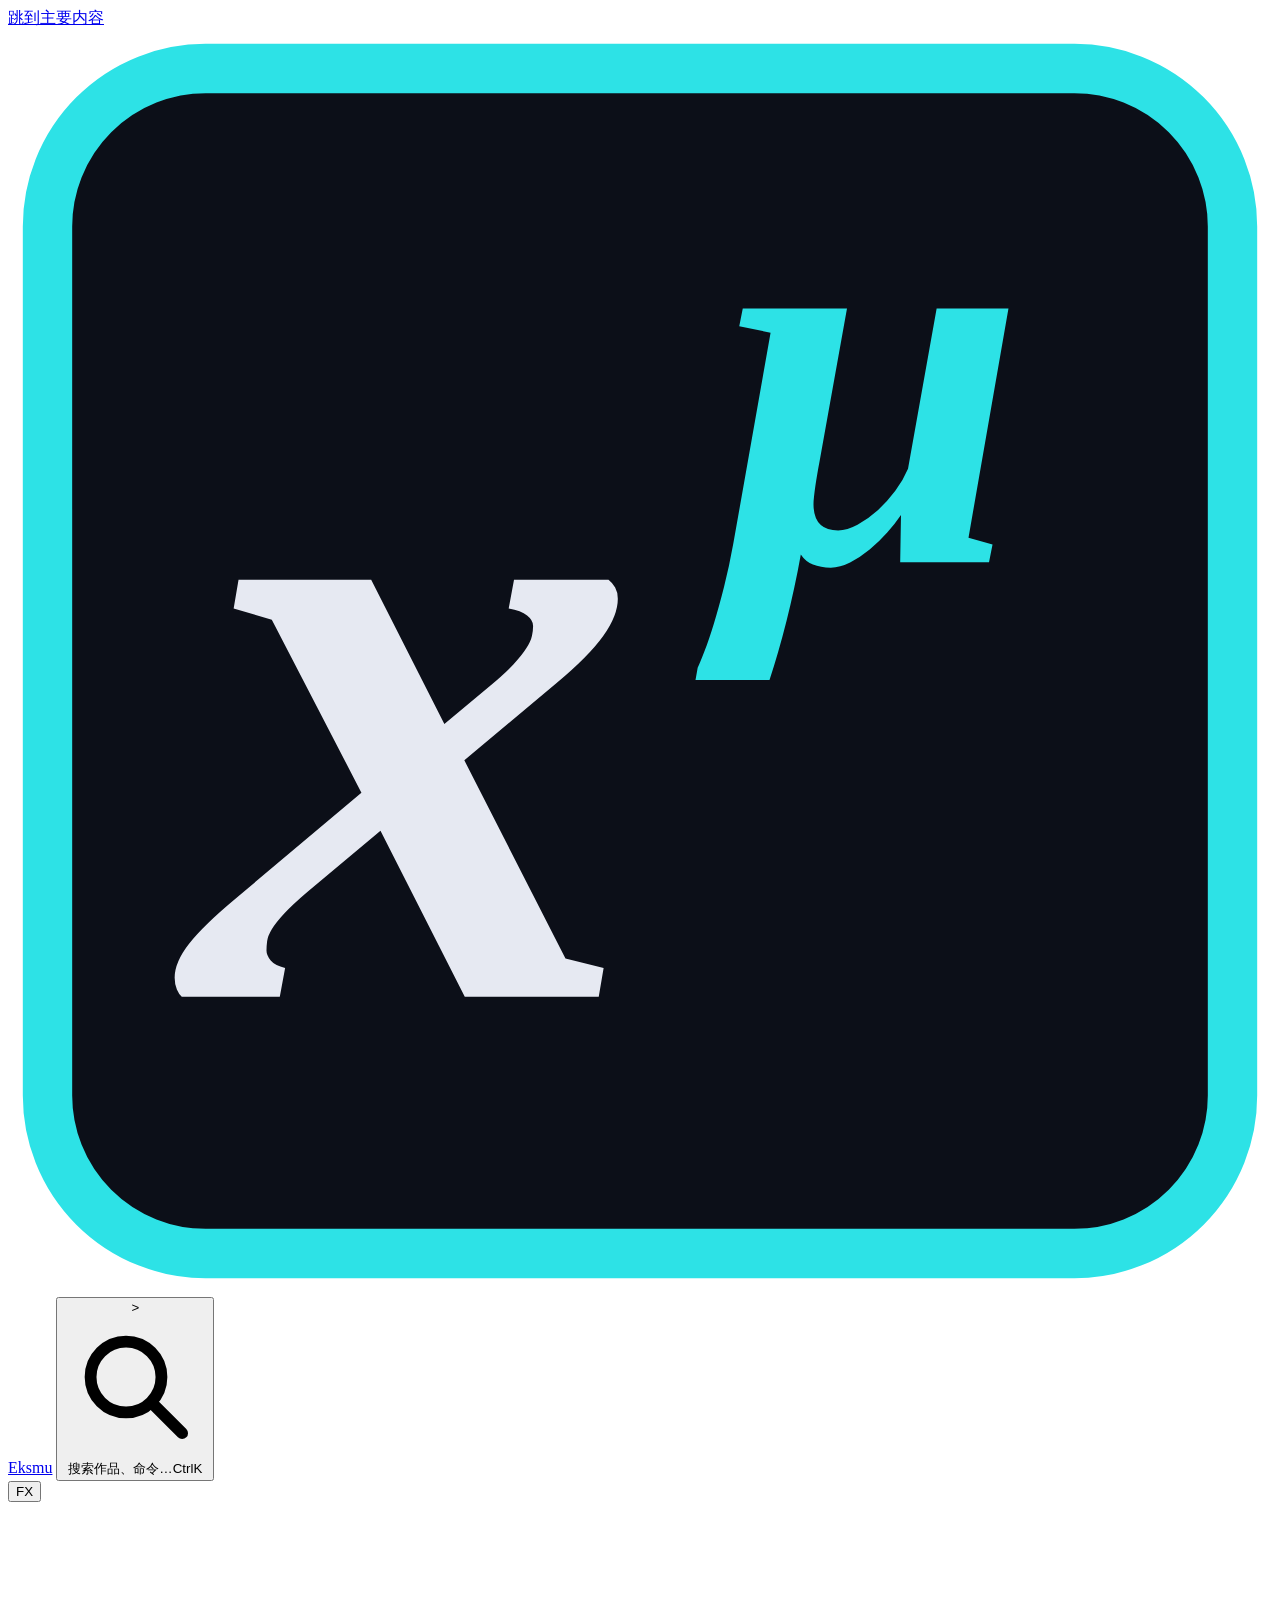
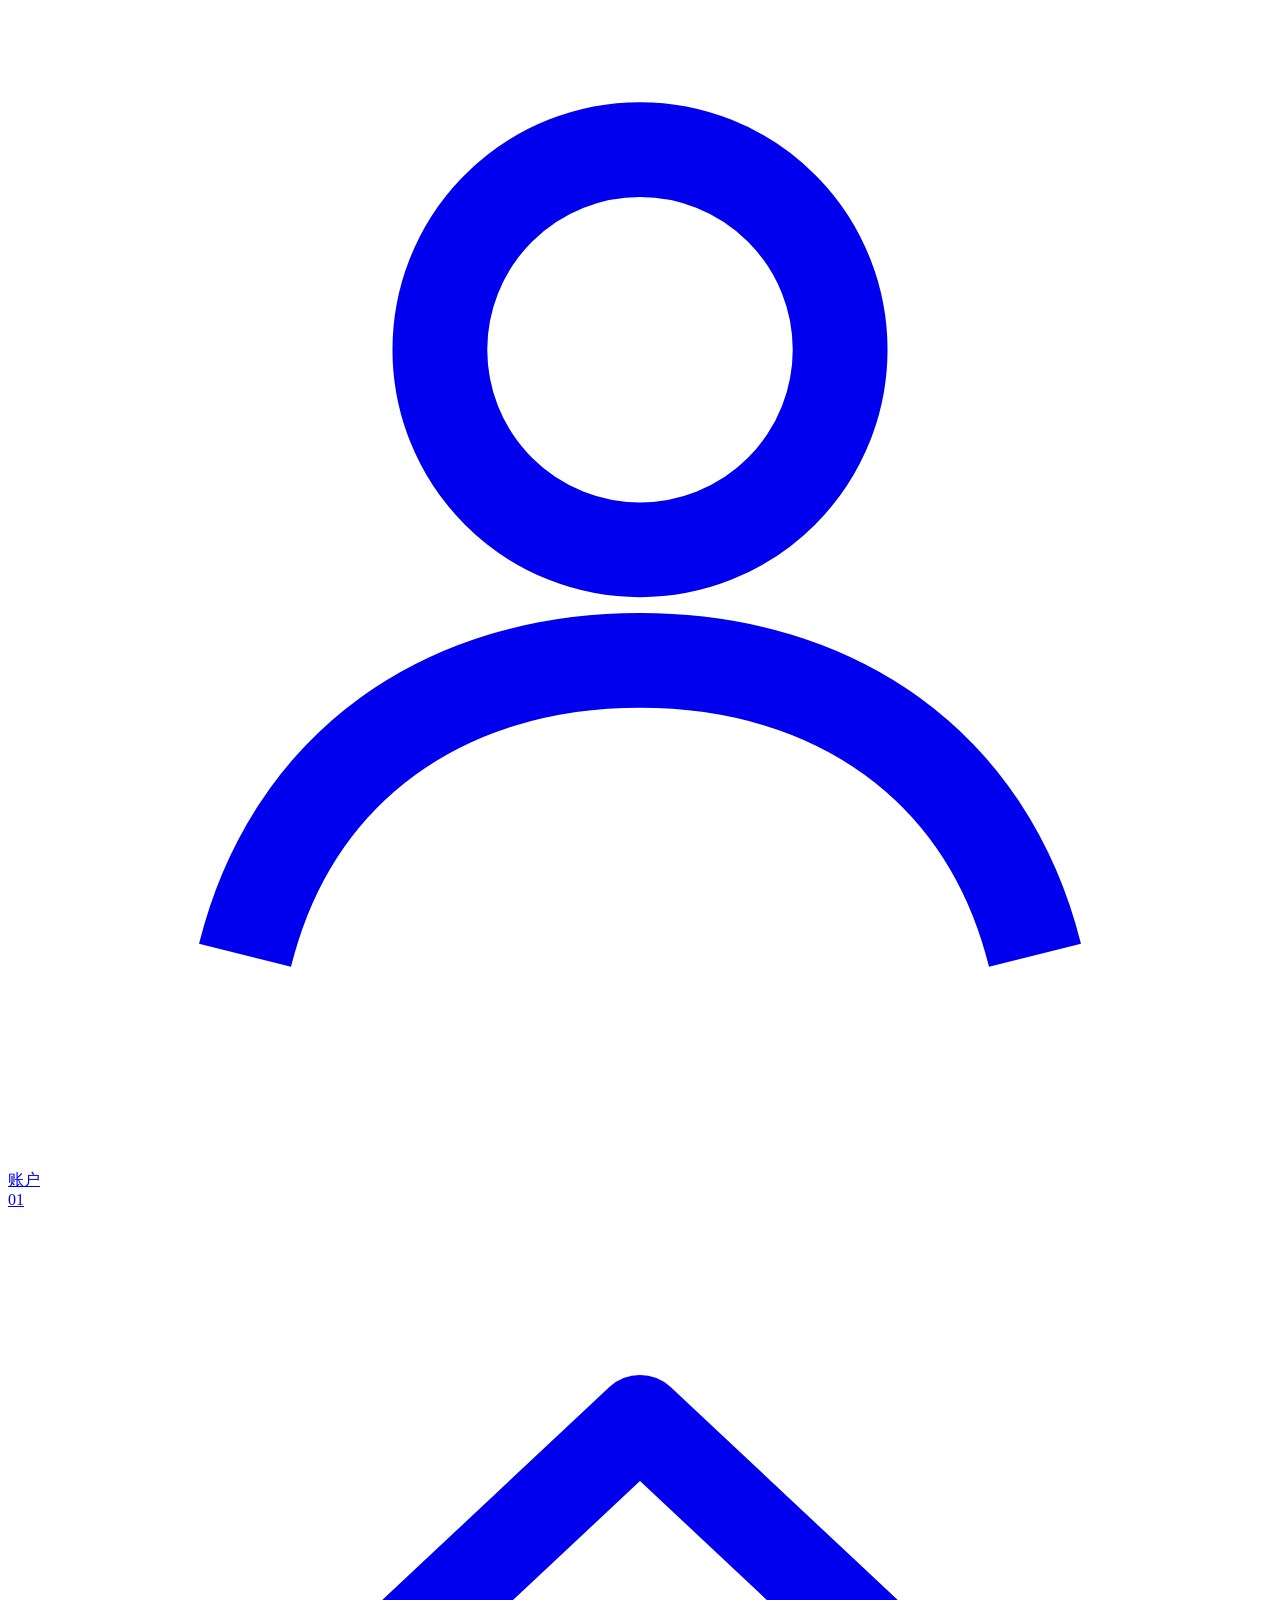
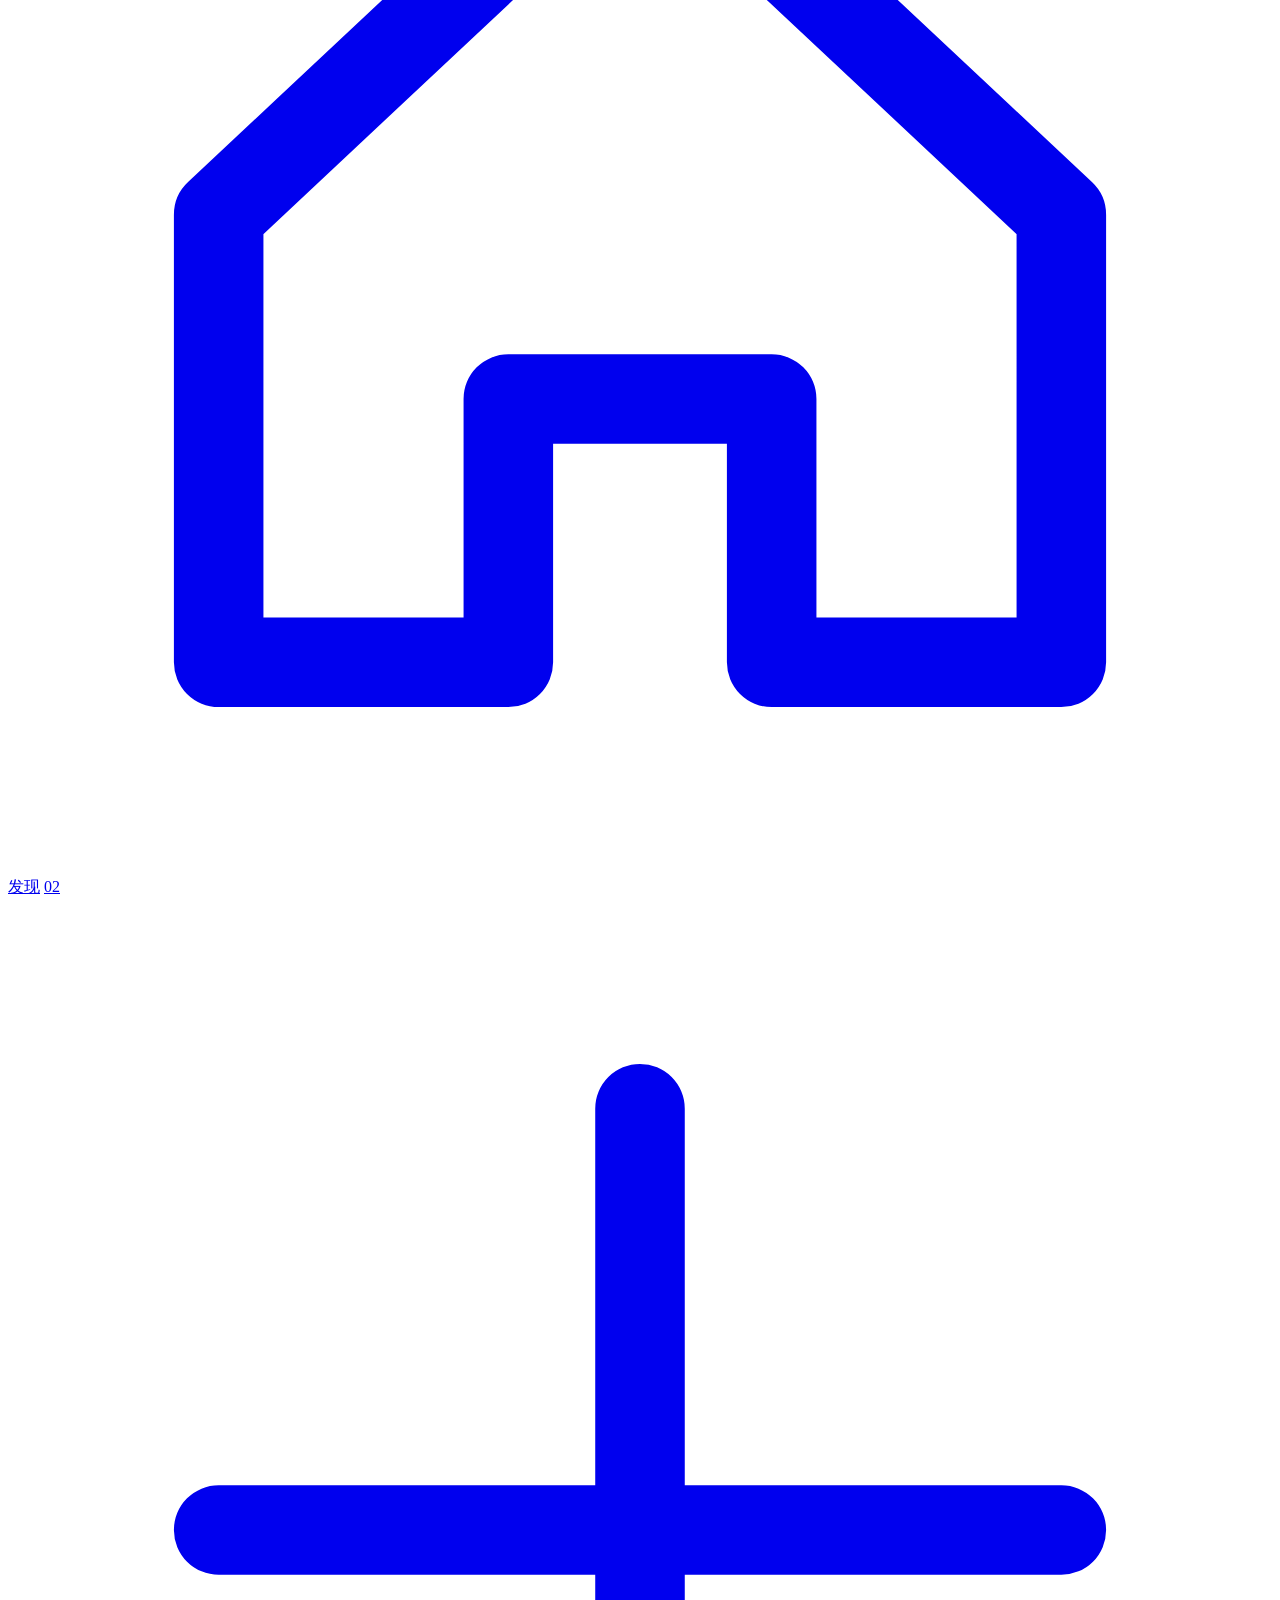
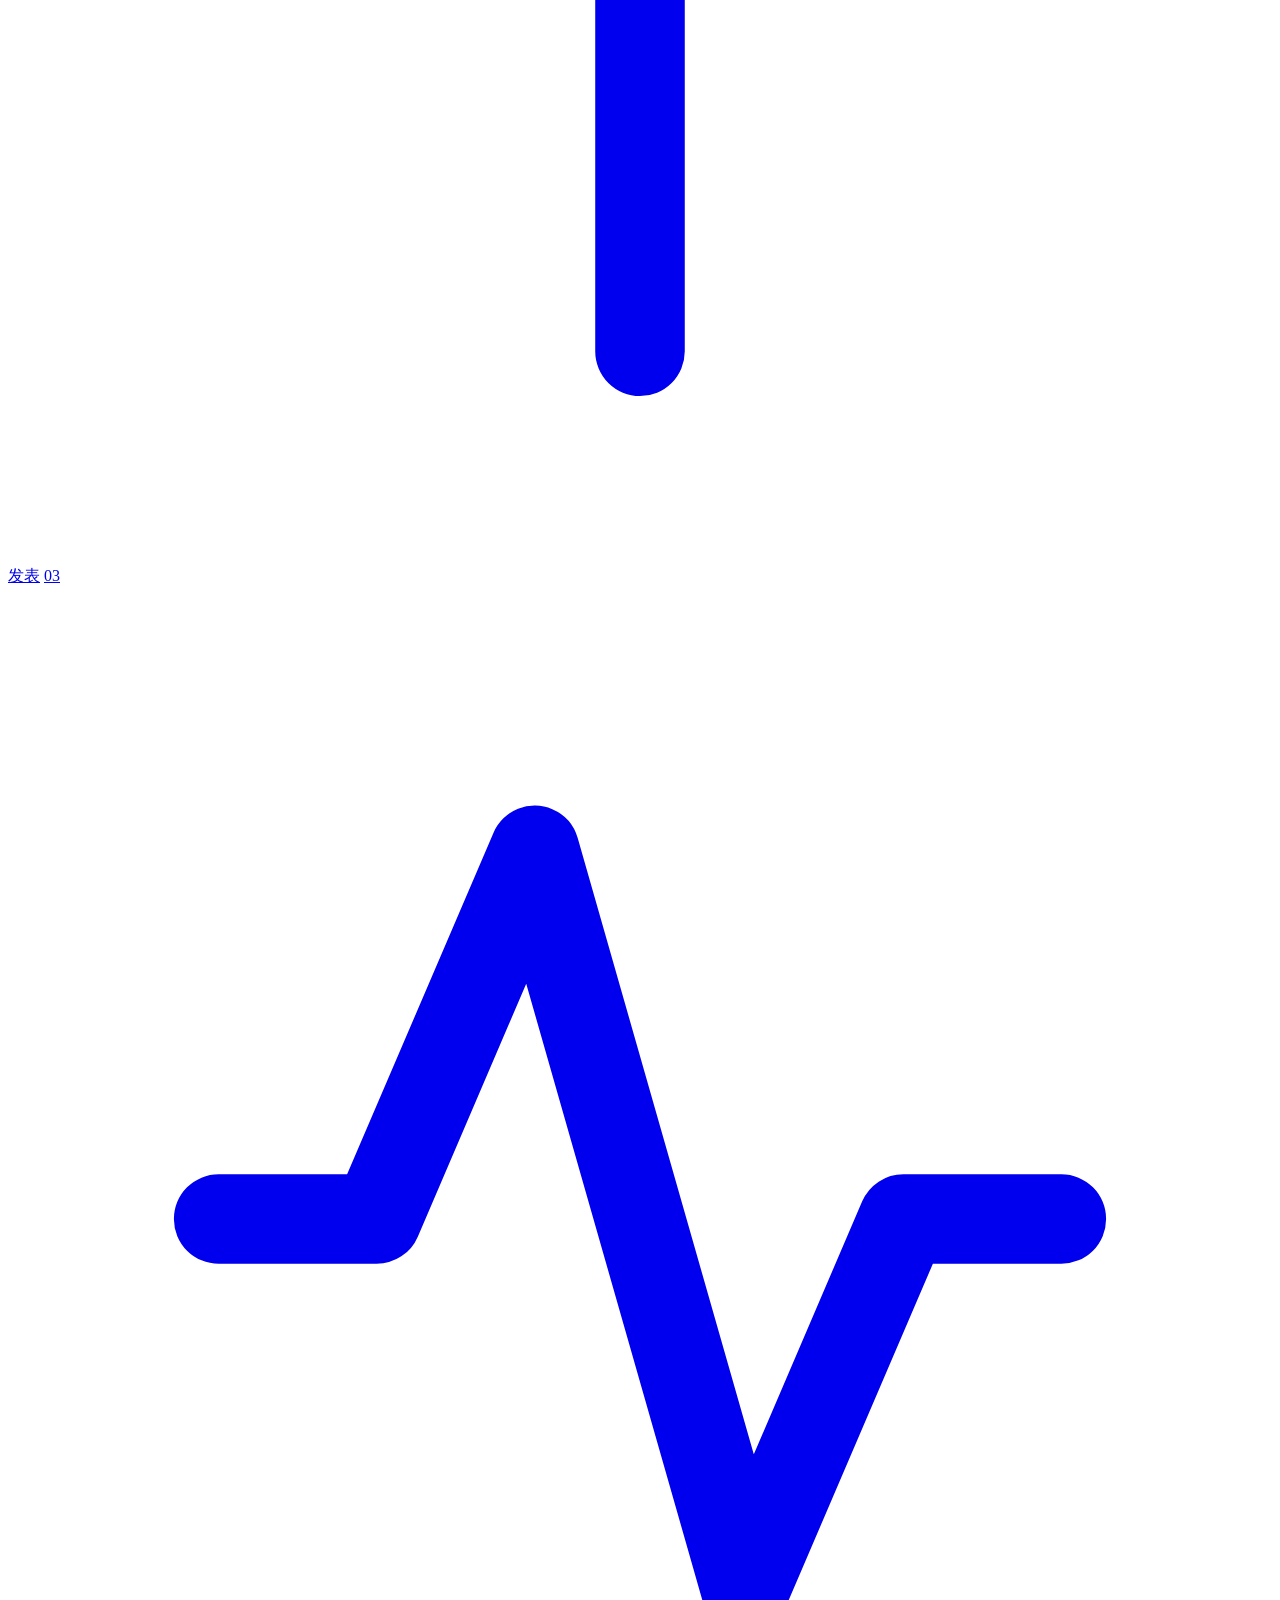
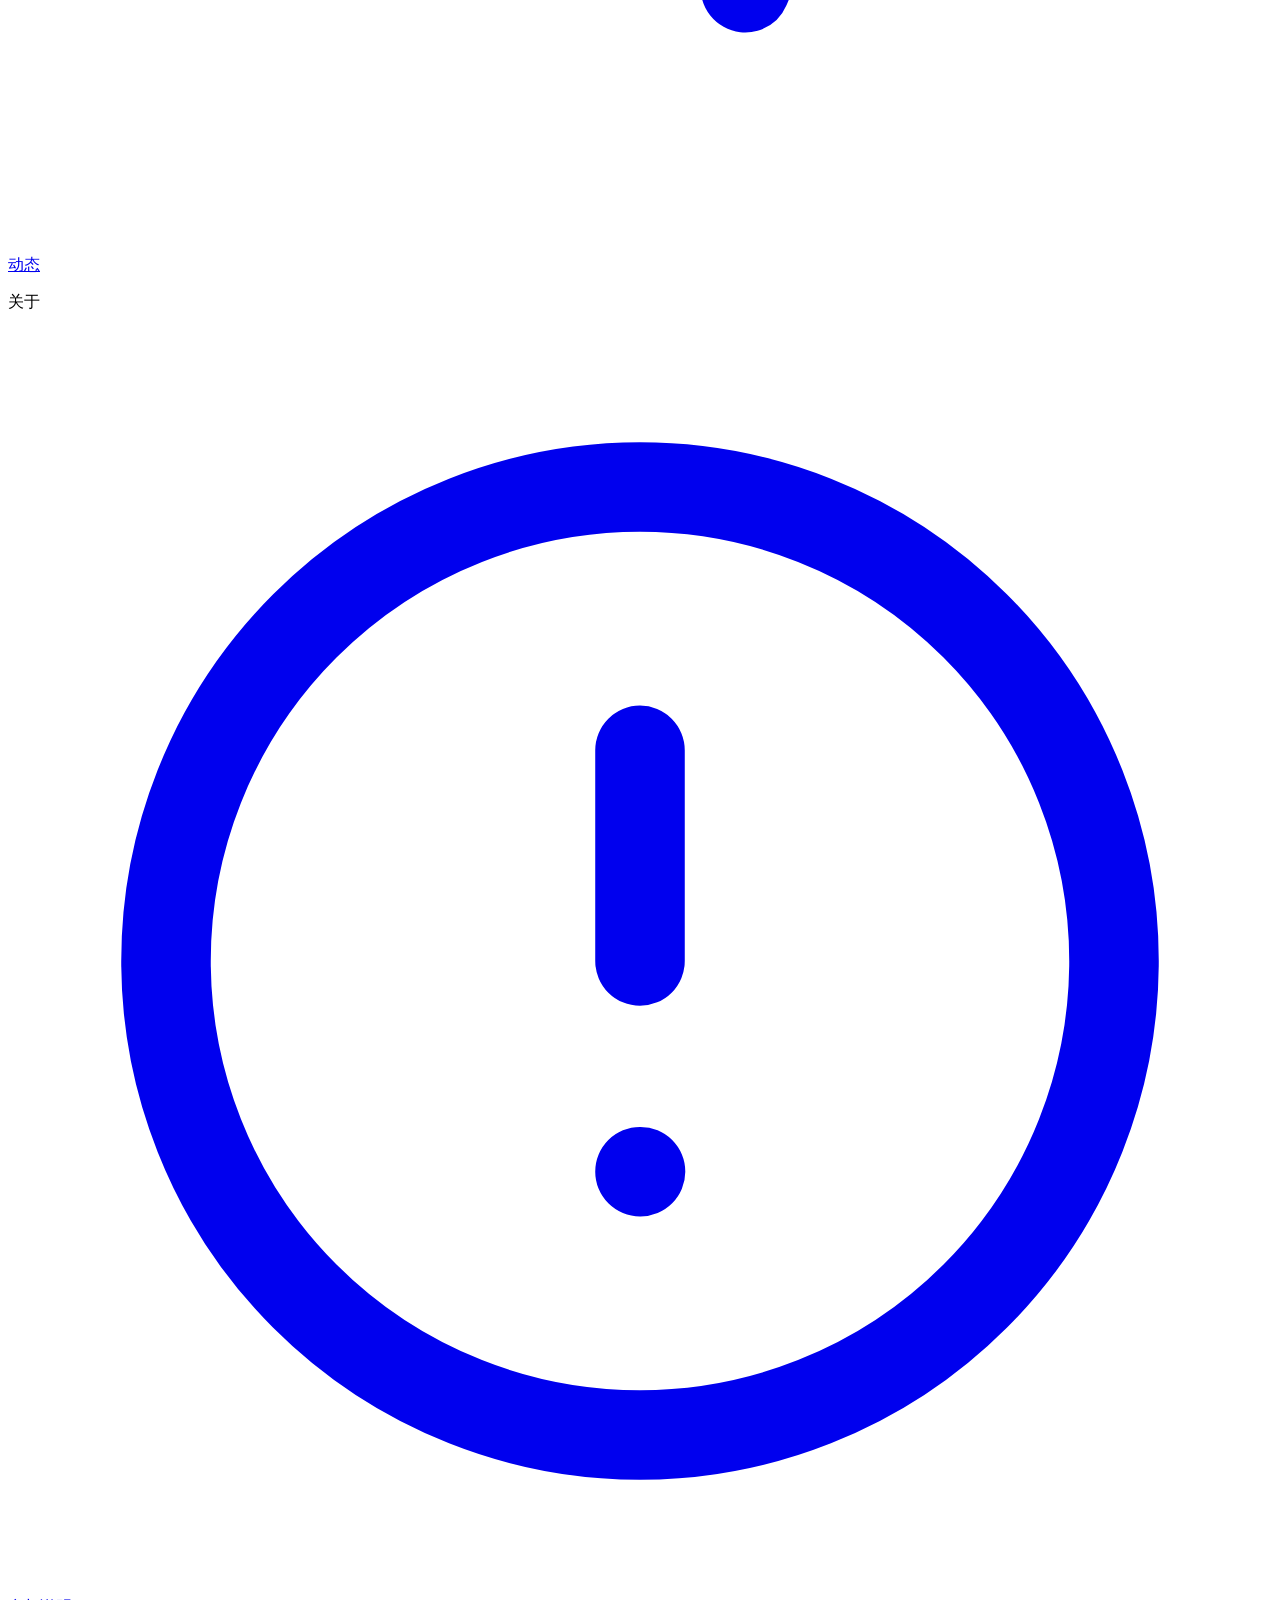
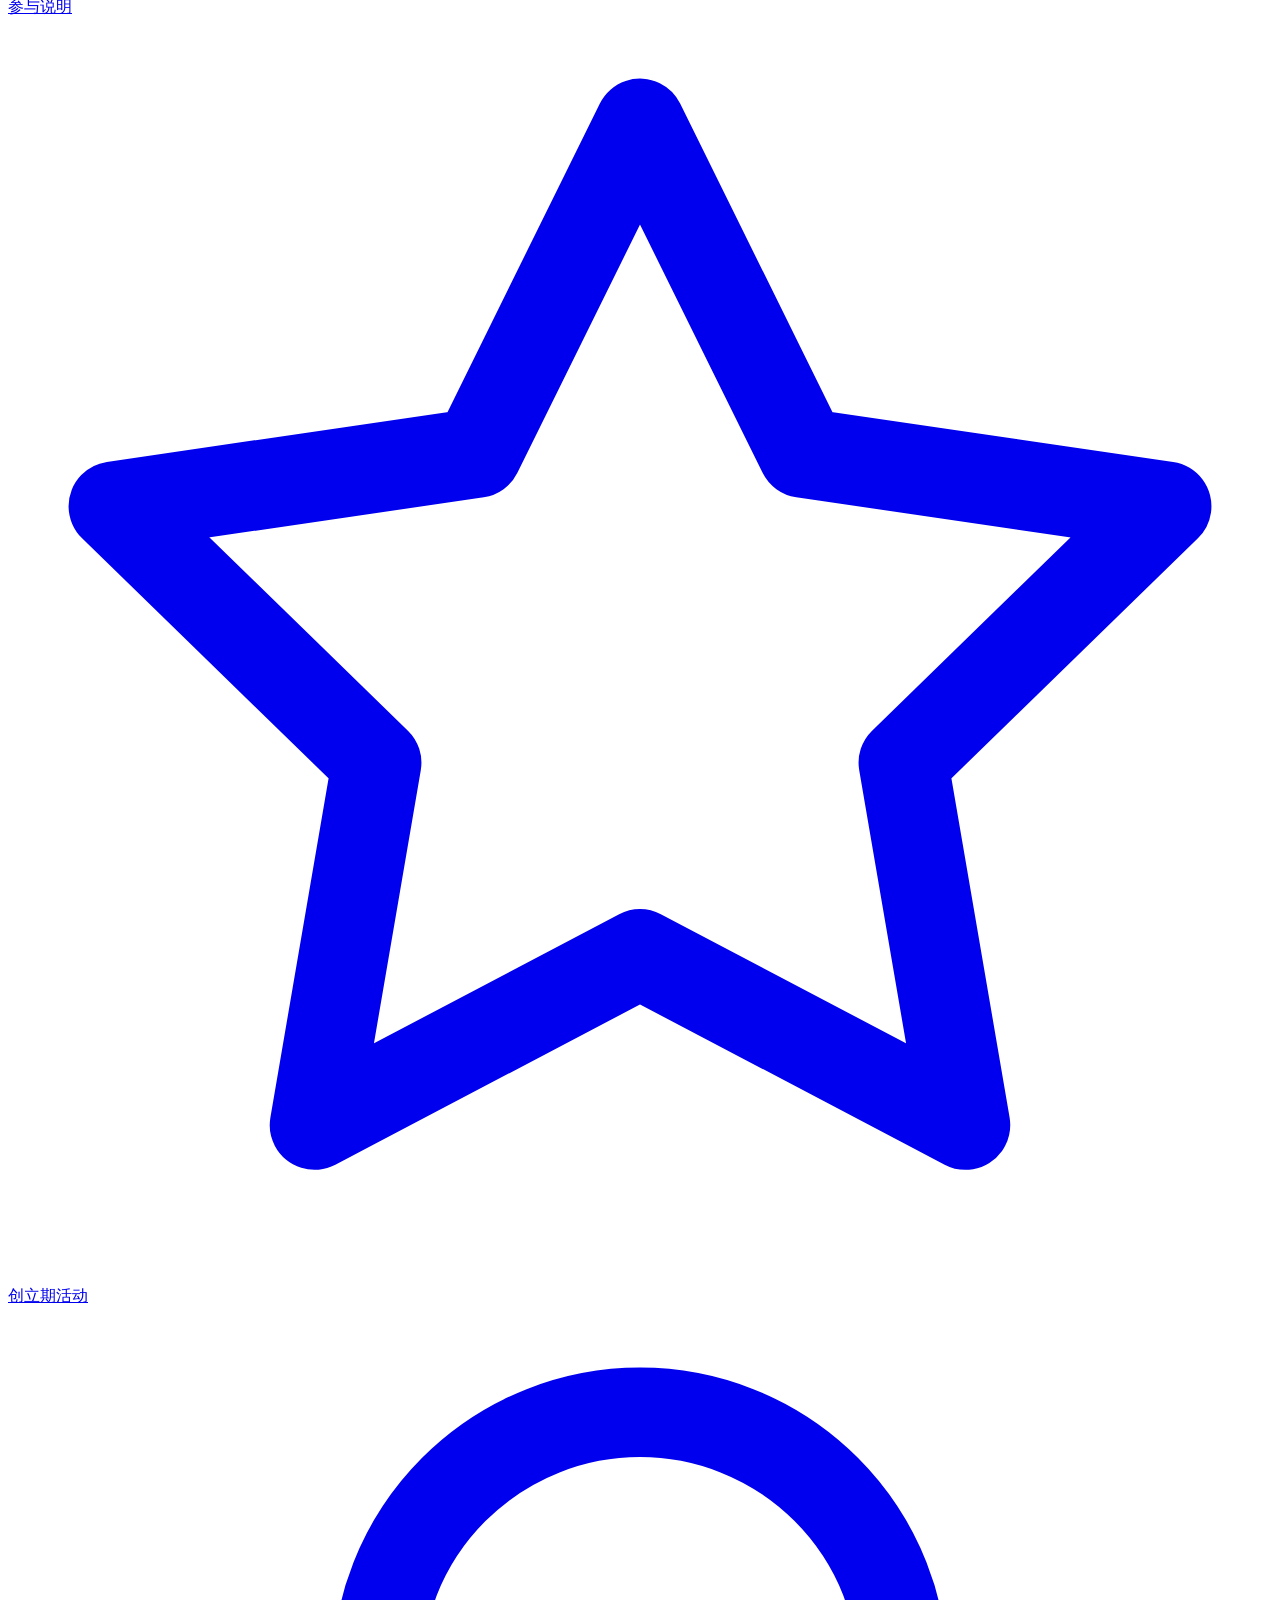
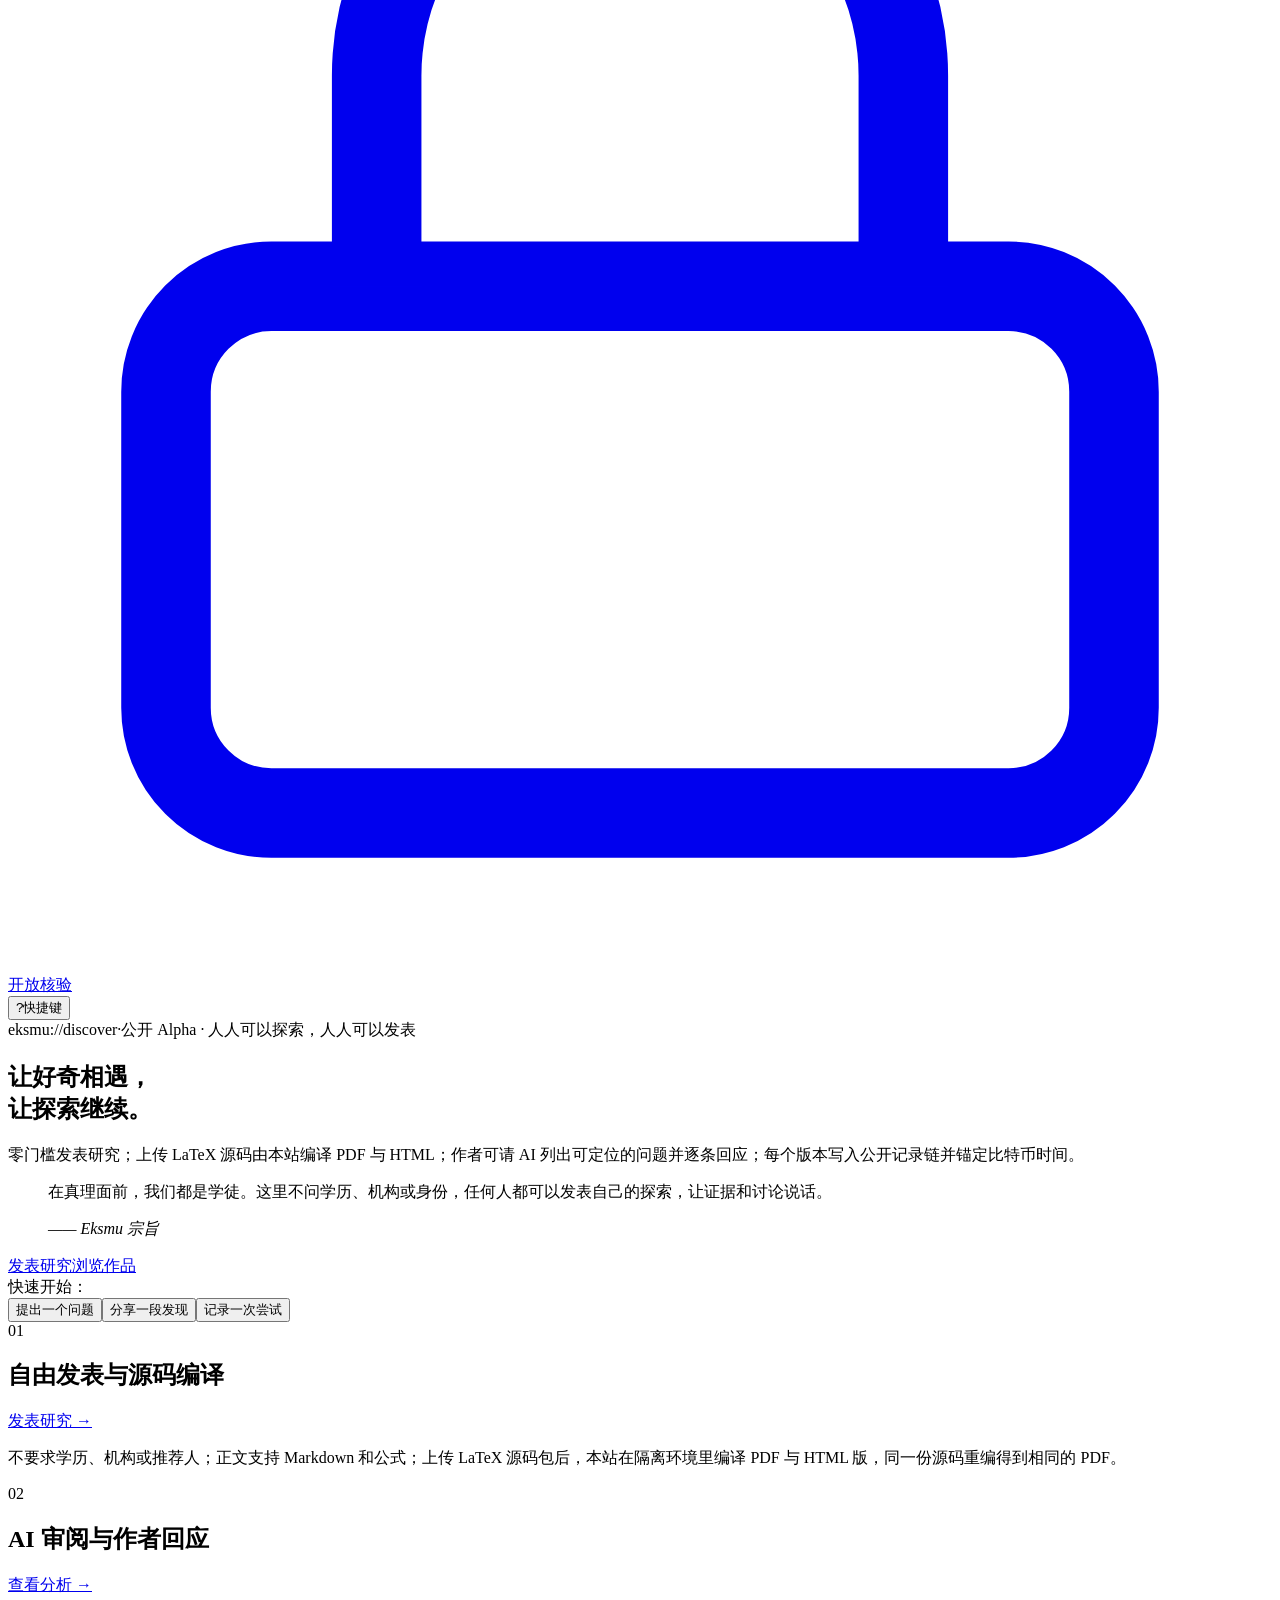
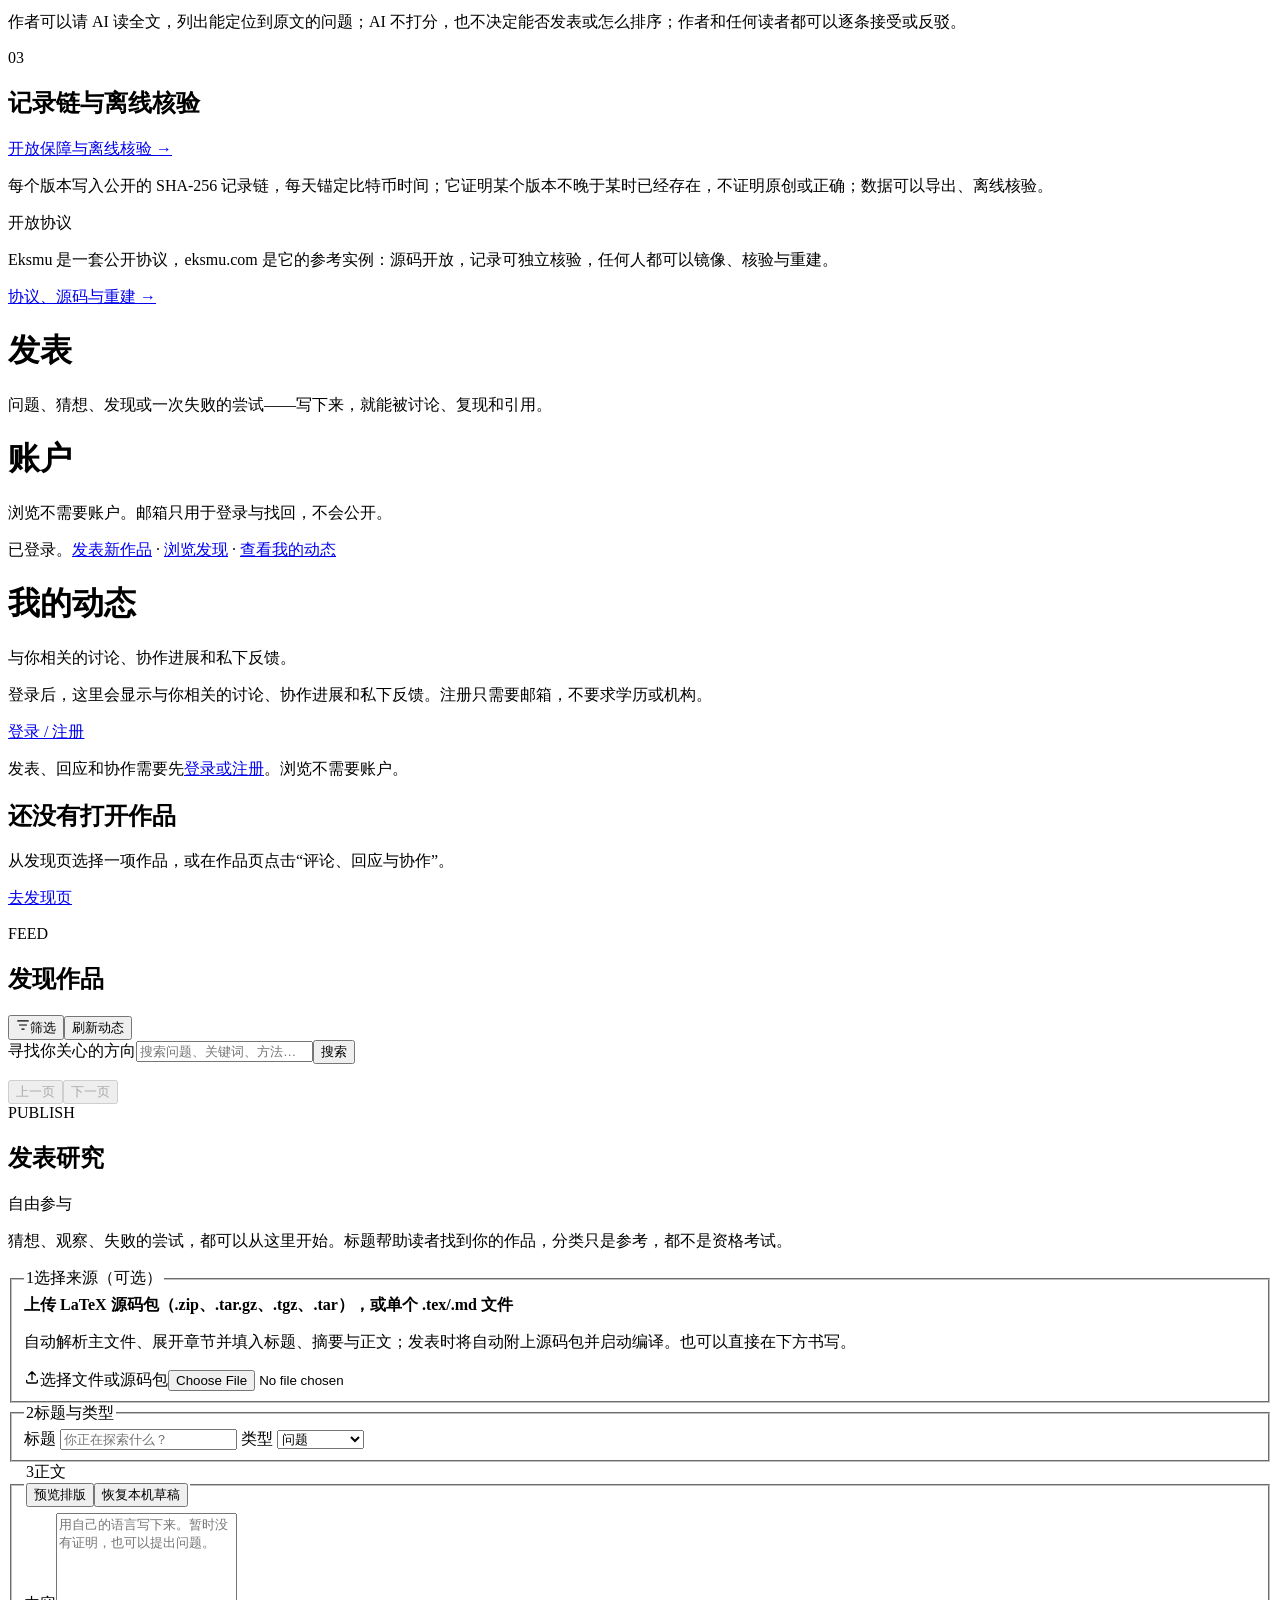
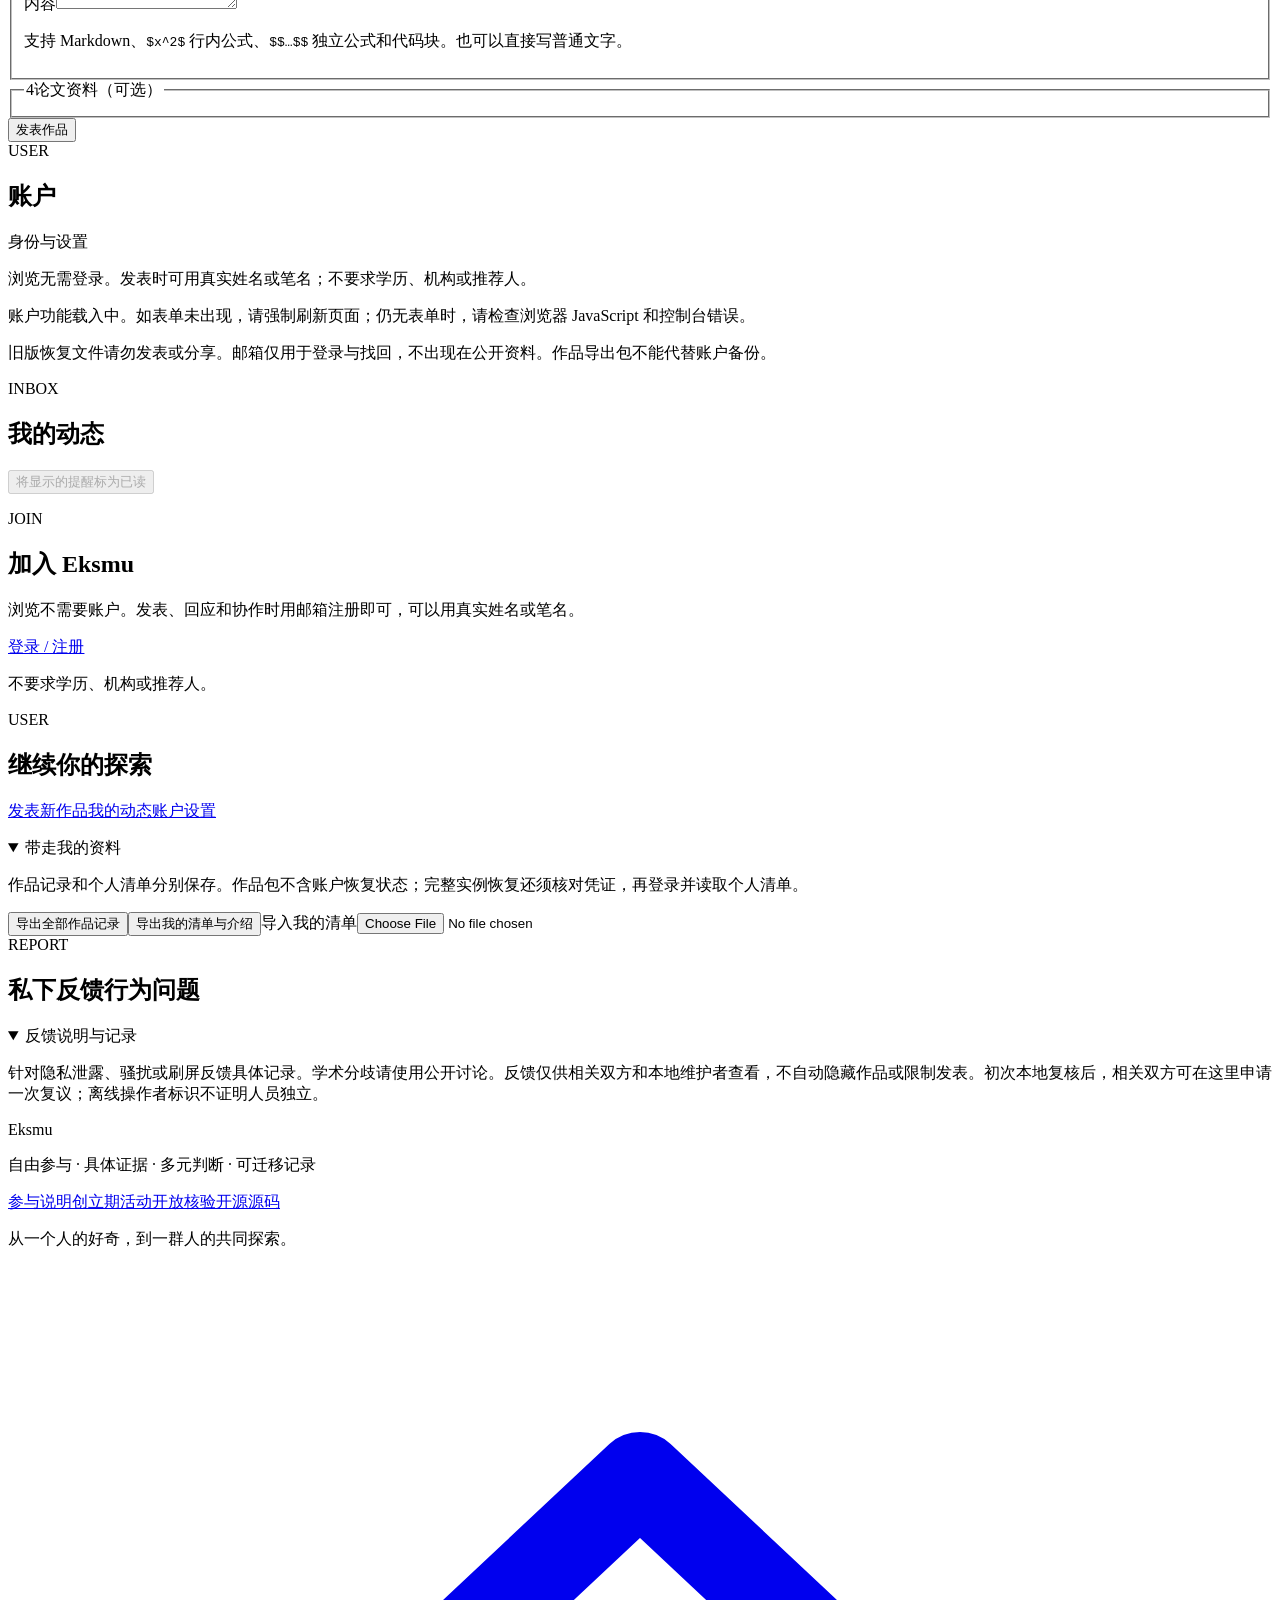
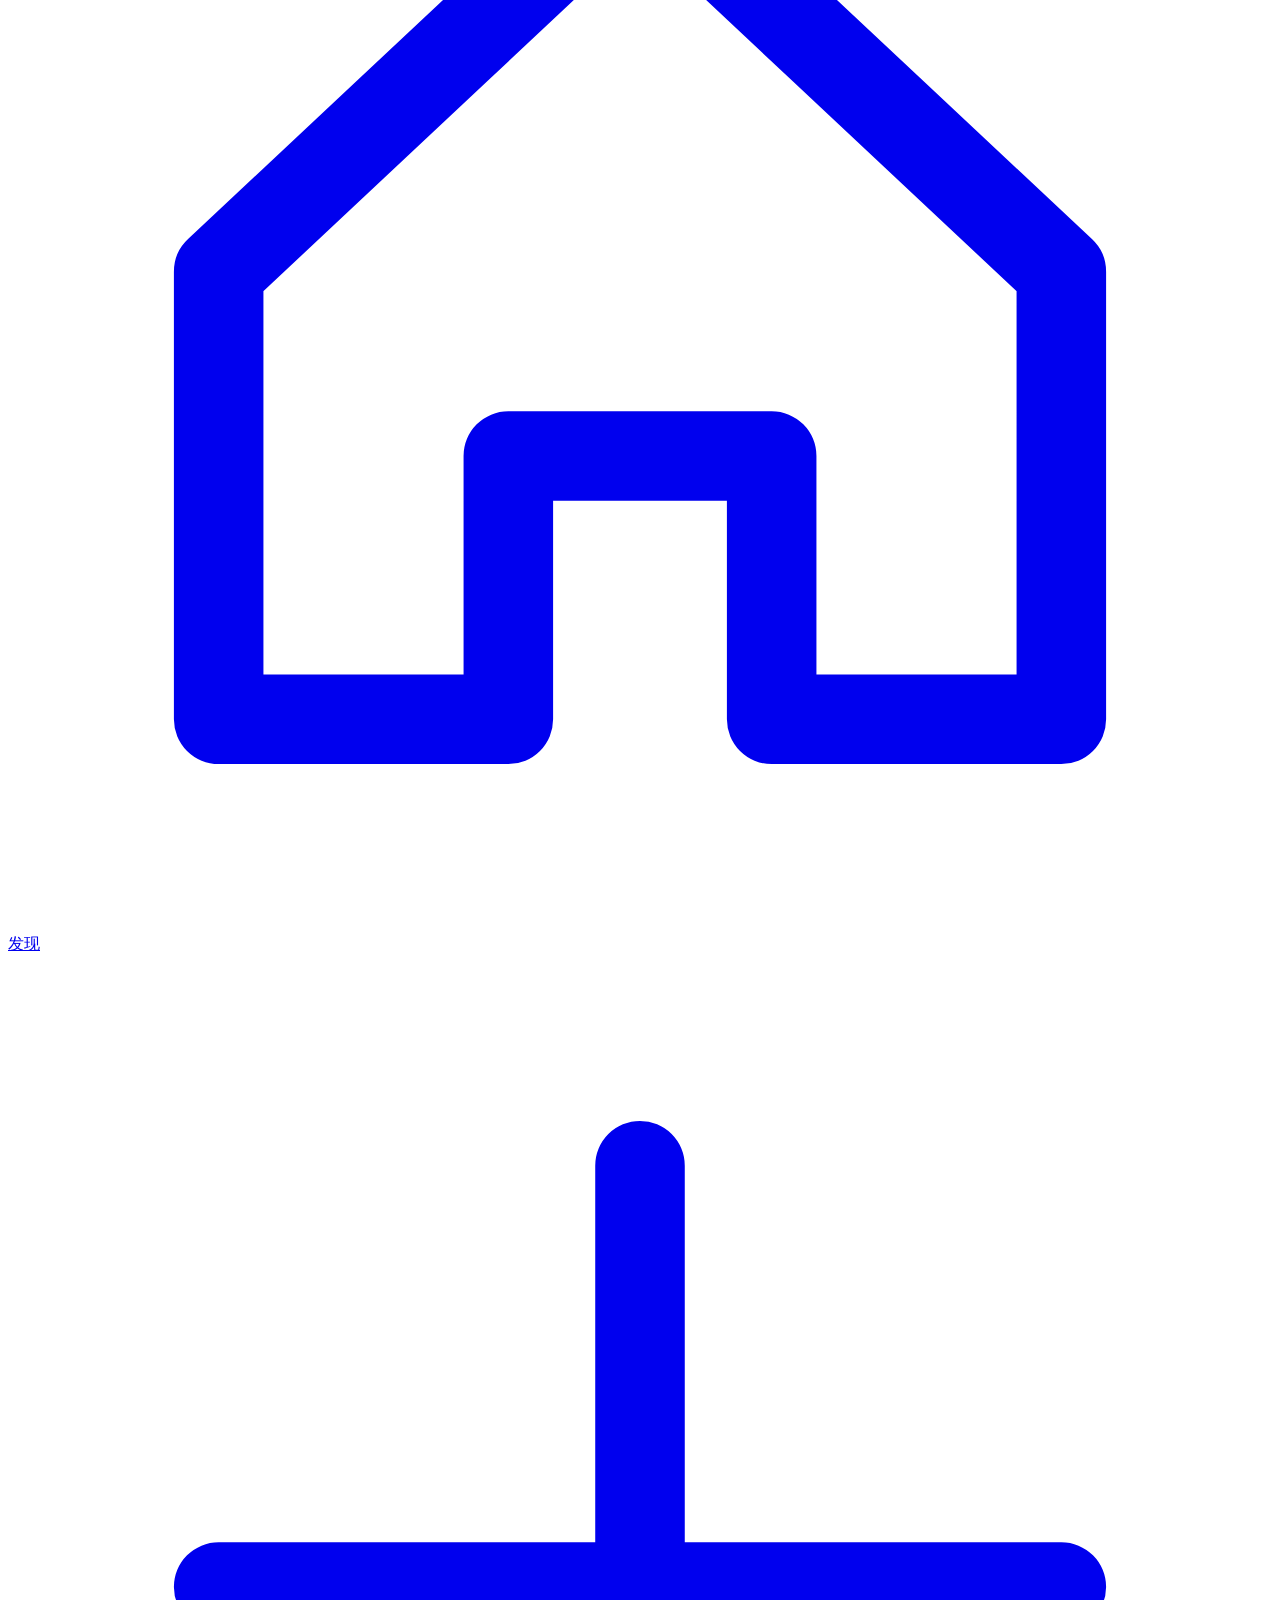
==== commit 1df5fed7: "Protocol first: instance descriptor, conform check, mirror-import and REBUILD guide Add /.well-known" ====
--- a/eksmu/static/index.html
+++ b/eksmu/static/index.html
@@ -42,7 +42,7 @@
 <article class="hp feature-card" id="feature-chain">
 <header class="hp-head"><span class="hp-code mono">03</span><h2 class="hp-title">记录链与离线核验</h2><a class="hp-more mono" href="/openness.html">开放保障与离线核验 →</a></header>
 <div class="hp-body"><p>每个版本写入公开的 SHA-256 记录链，每天锚定比特币时间；它证明某个版本不晚于某时已经存在，不证明原创或正确；数据可以导出、离线核验。</p></div>
-</article></div></div></section>
+</article></div><aside class="open-strip" data-views="discover" aria-label="开源与协议"><span class="open-strip-tag mono">开放协议</span><p class="open-strip-text">Eksmu 是一套公开协议，eksmu.com 是它的参考实例：源码开放，记录可独立核验，任何人都可以镜像、核验与重建。</p><a class="open-strip-link mono" href="/openness.html#open-rebuild">协议、源码与重建 →</a></aside></div></section>
 <div class="layout"><div class="main-col">
 <header class="view-head" data-views="publish"><h1>发表</h1><p>问题、猜想、发现或一次失败的尝试——写下来，就能被讨论、复现和引用。</p></header>
 <header class="view-head" data-views="account"><h1>账户</h1><p>浏览不需要账户。邮箱只用于登录与找回，不会公开。</p><p class="when-signed-in view-next">已登录。<a href="/publish">发表新作品</a> · <a href="/">浏览发现</a> · <a href="/activity">查看我的动态</a></p></header>
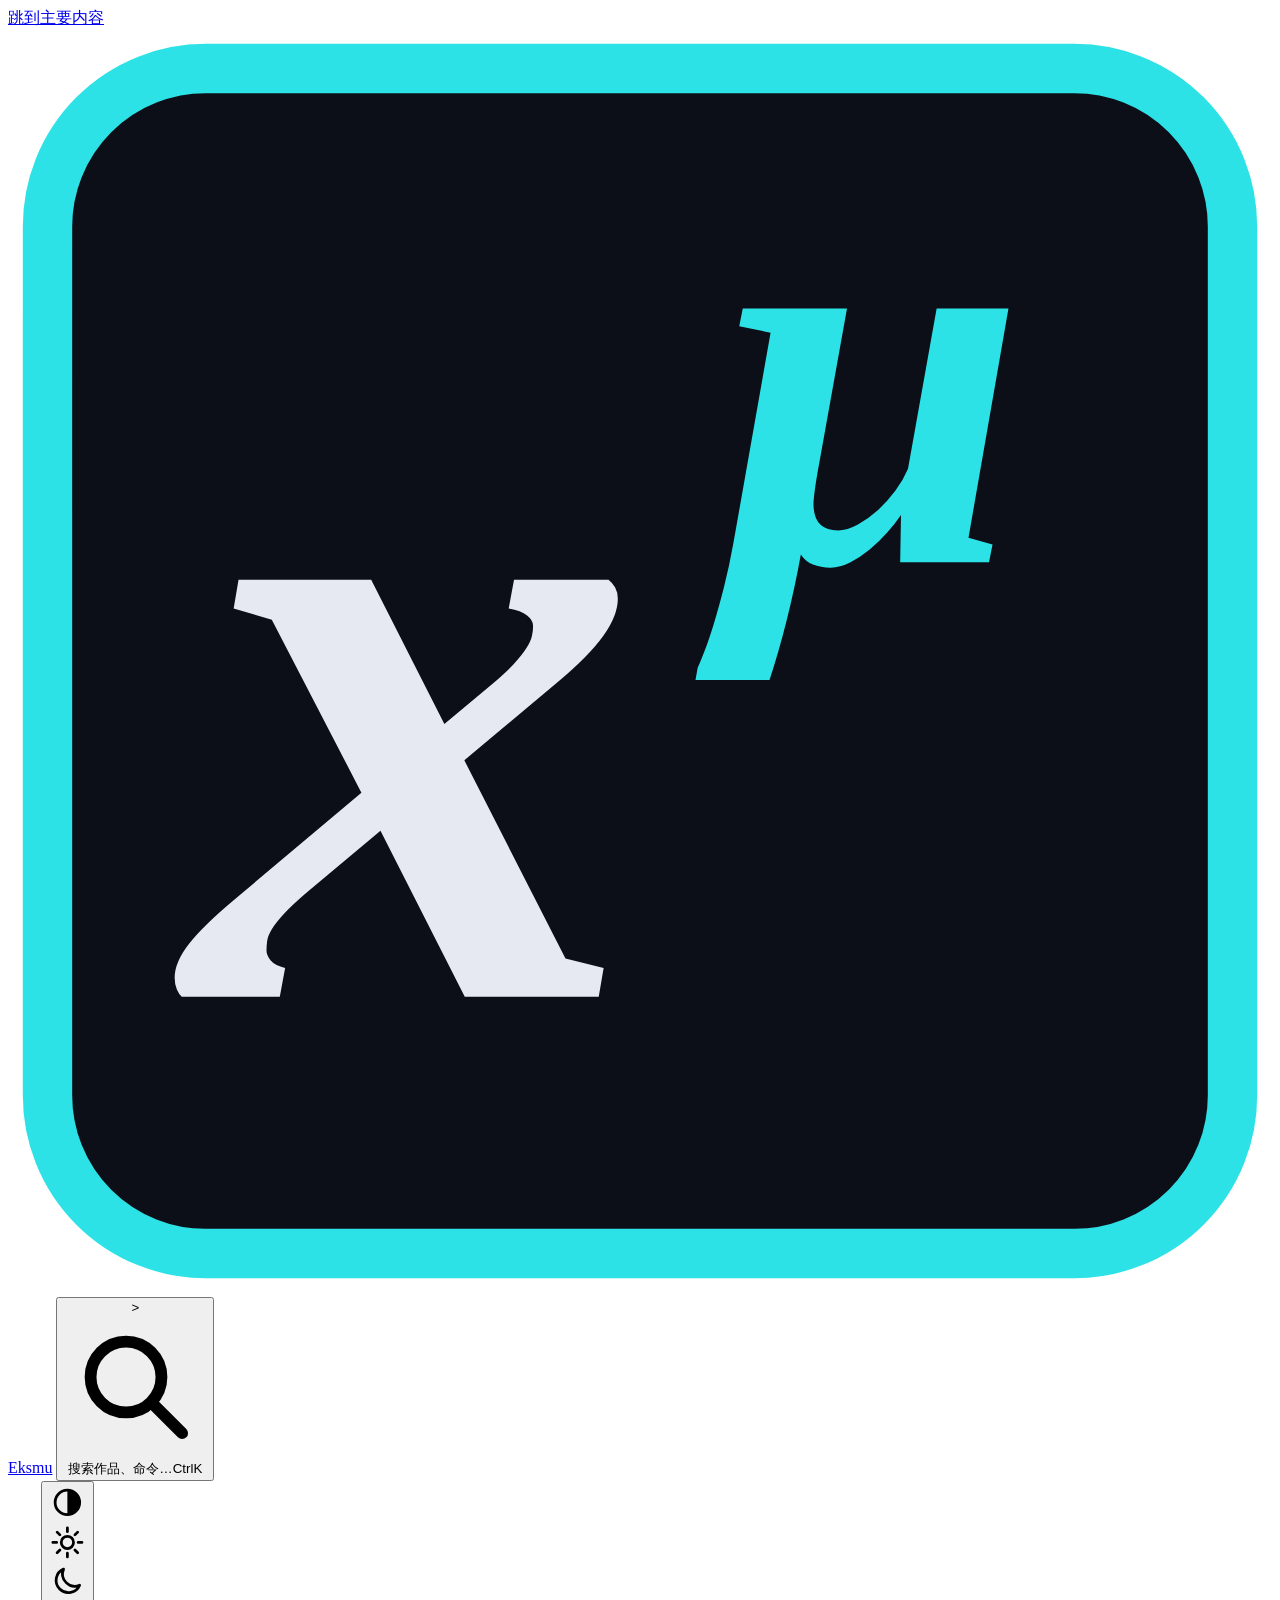
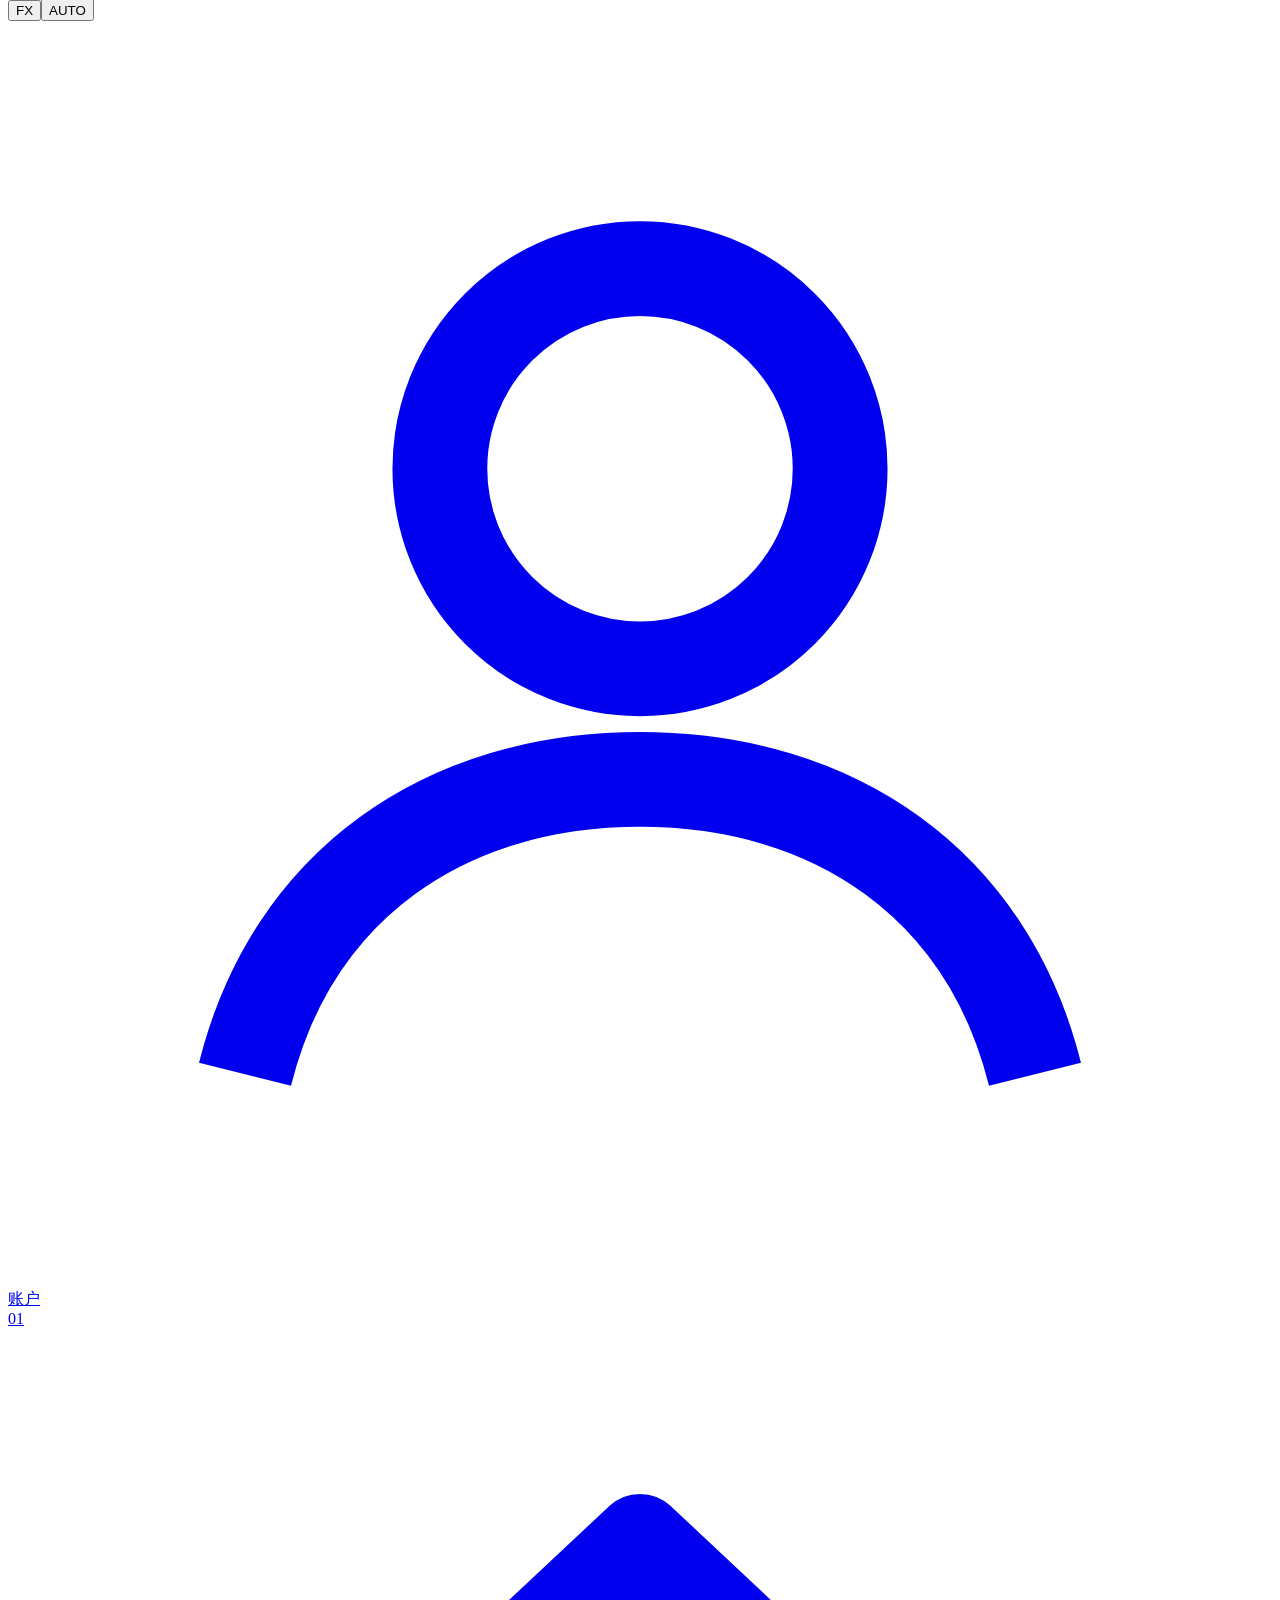
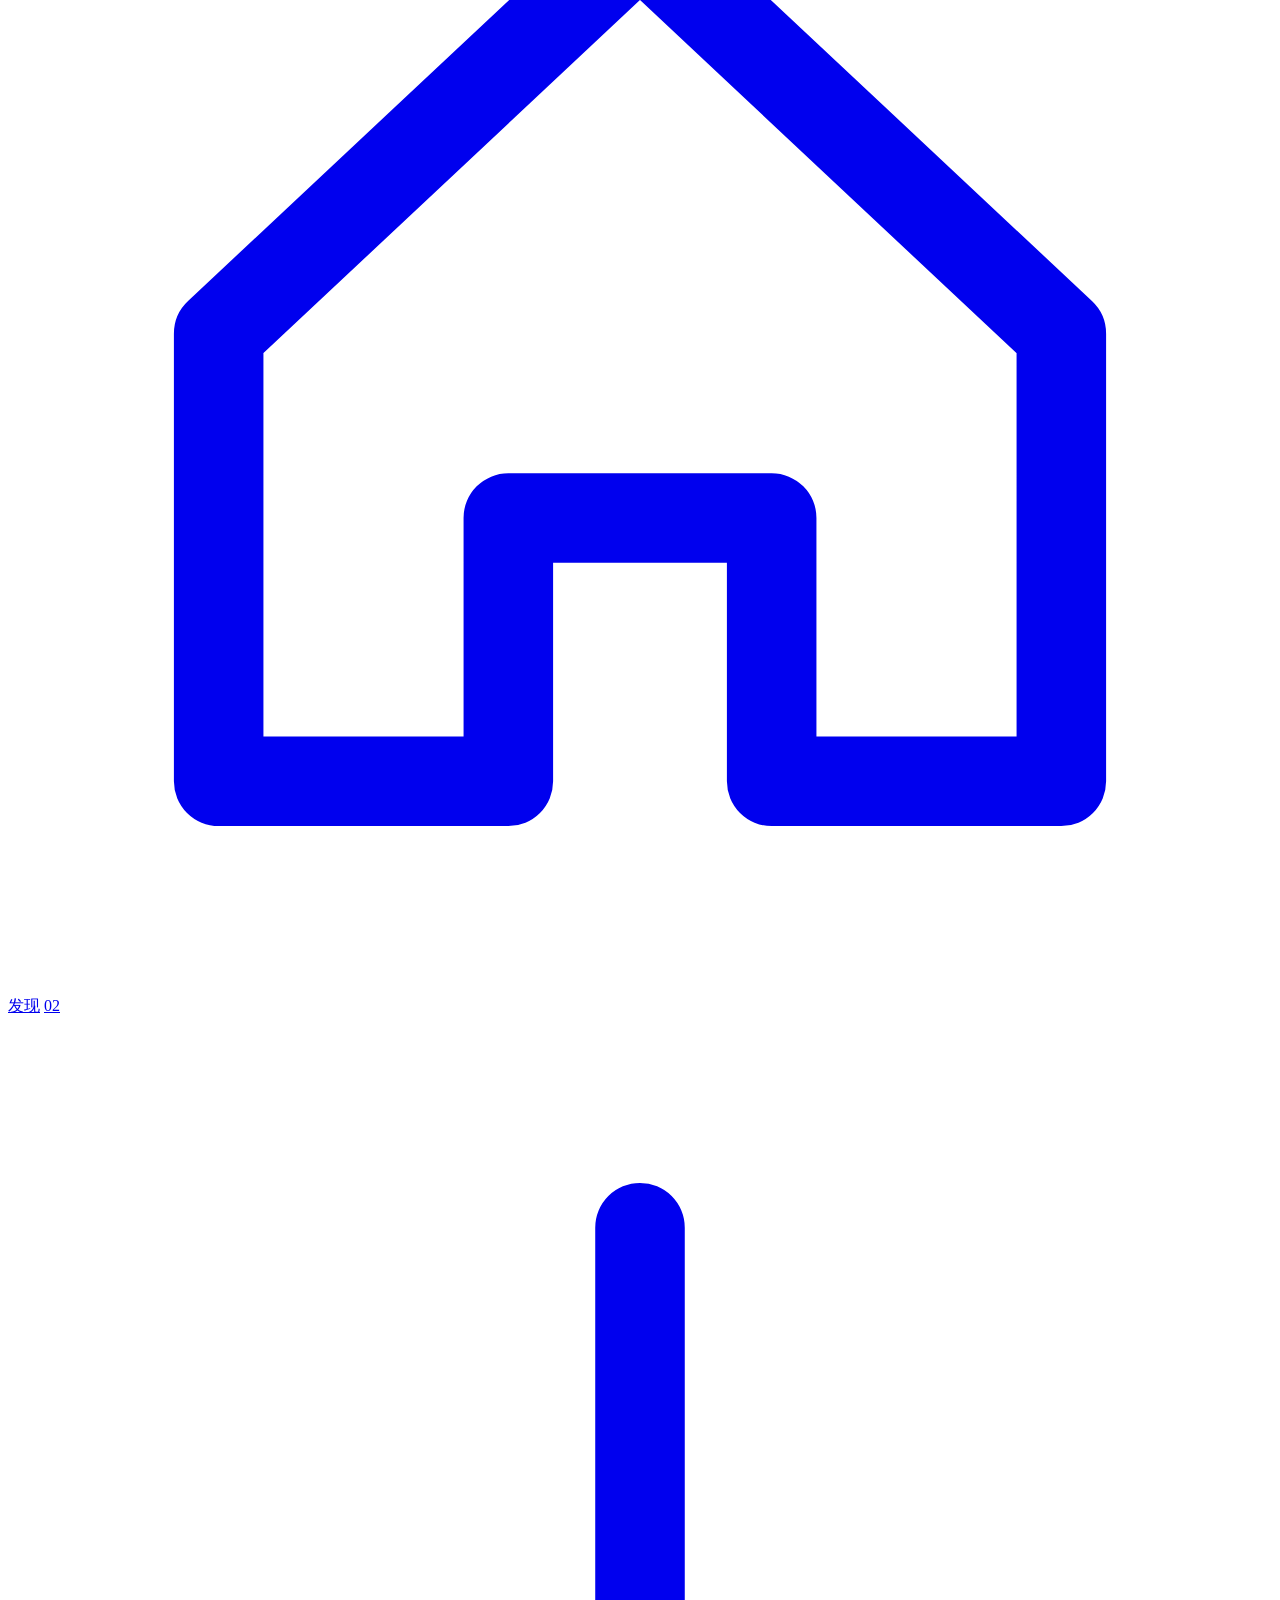
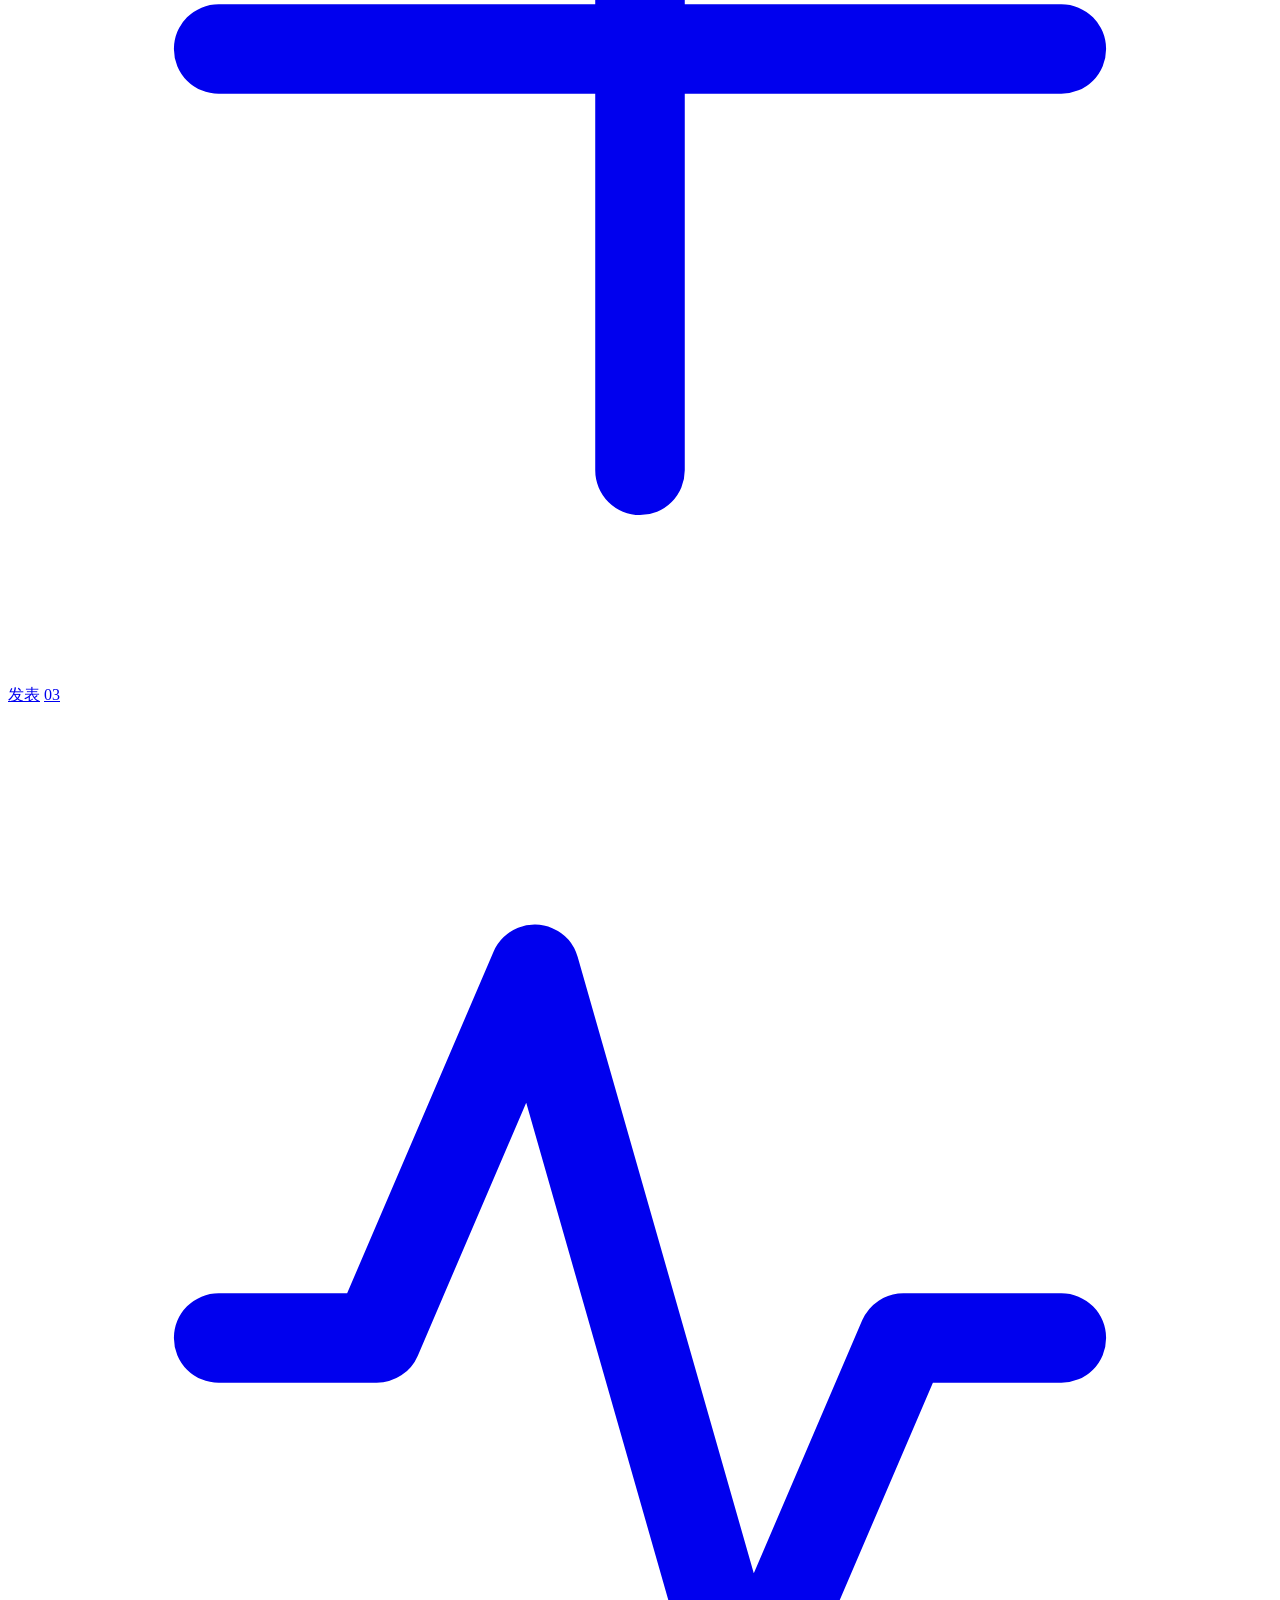
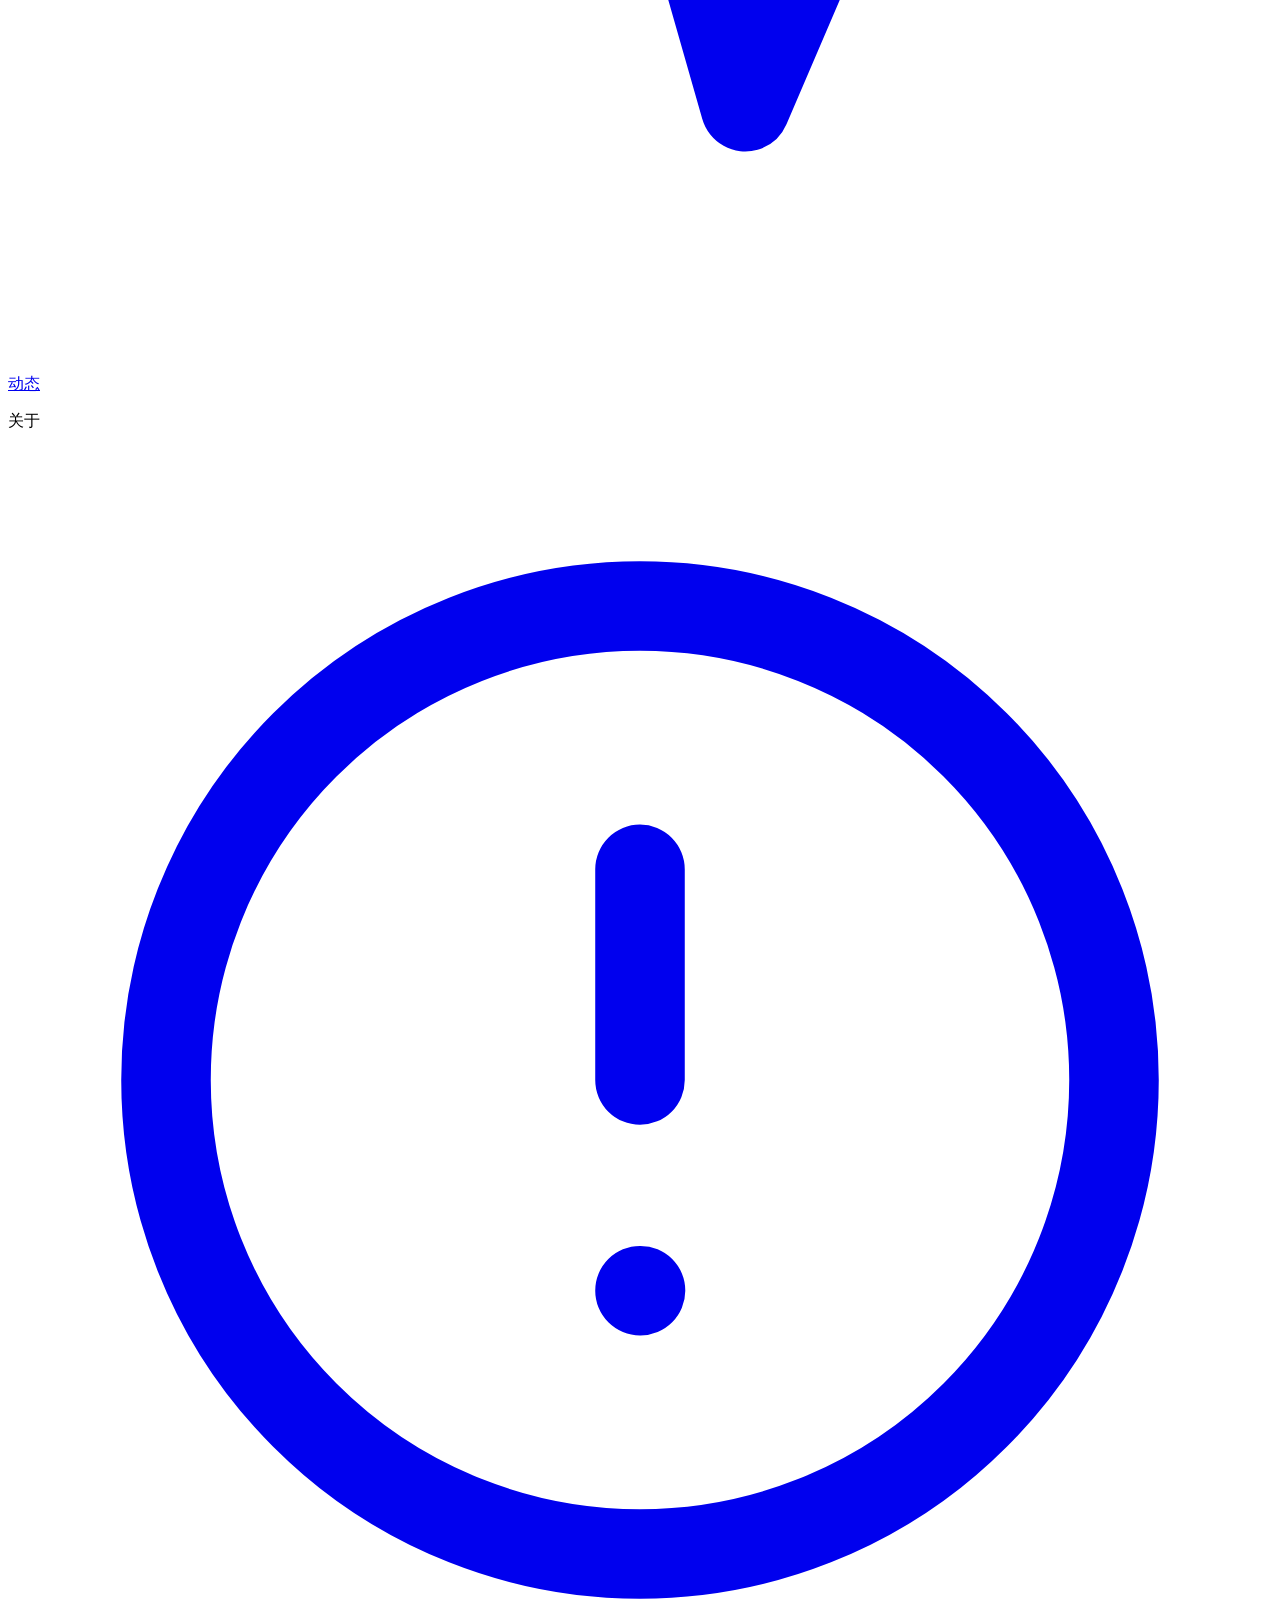
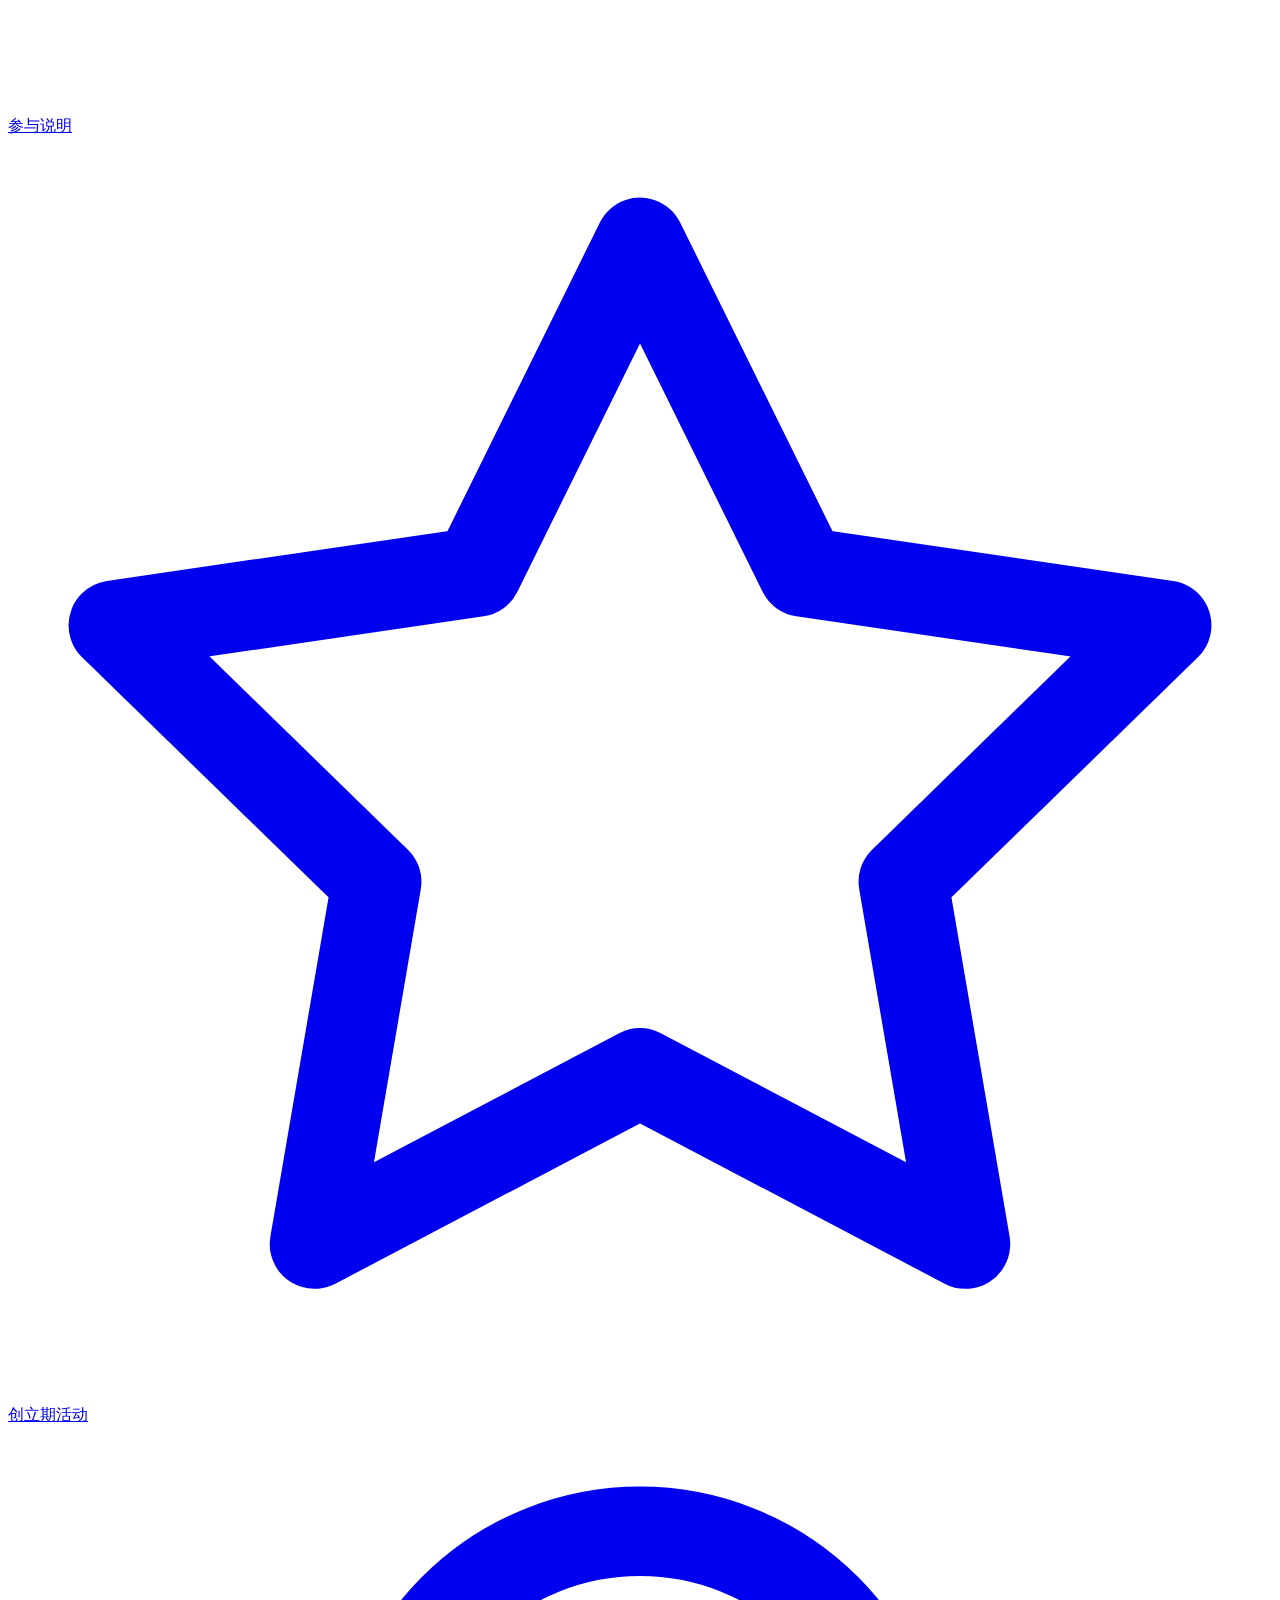
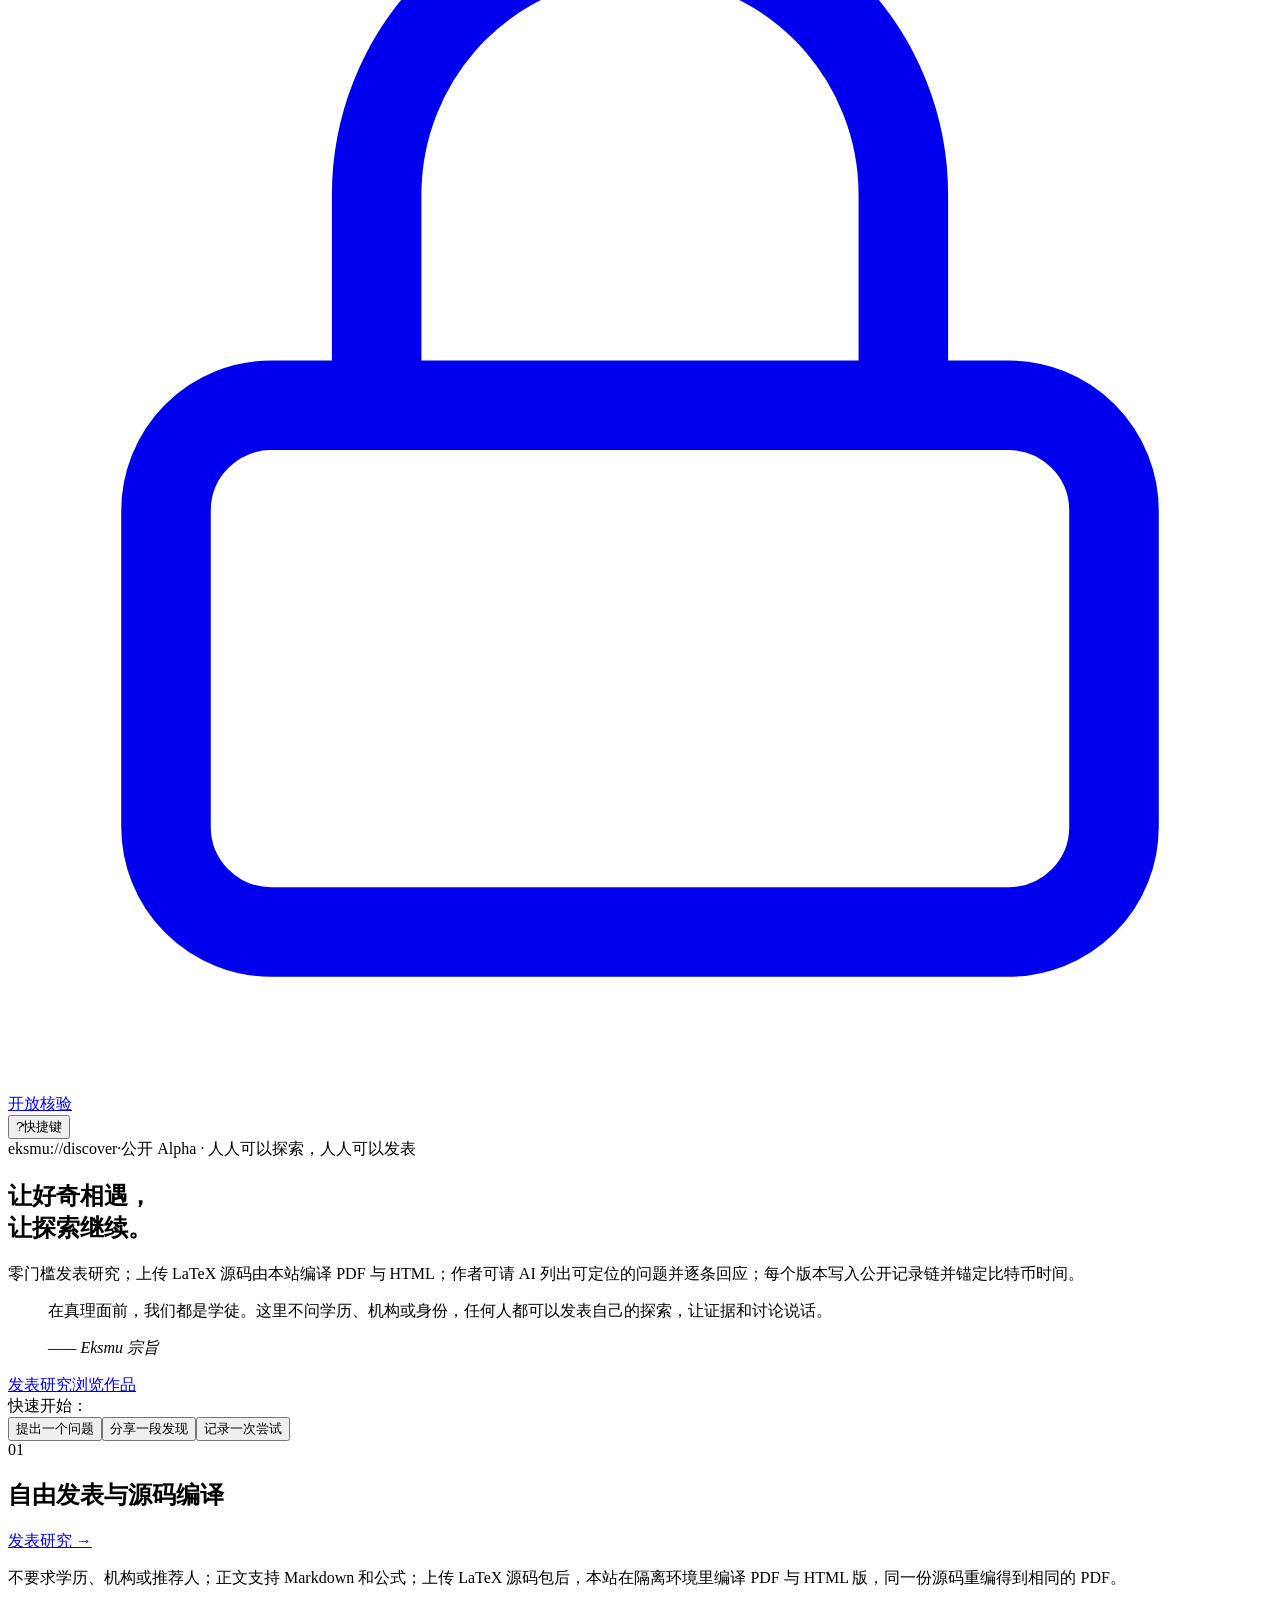
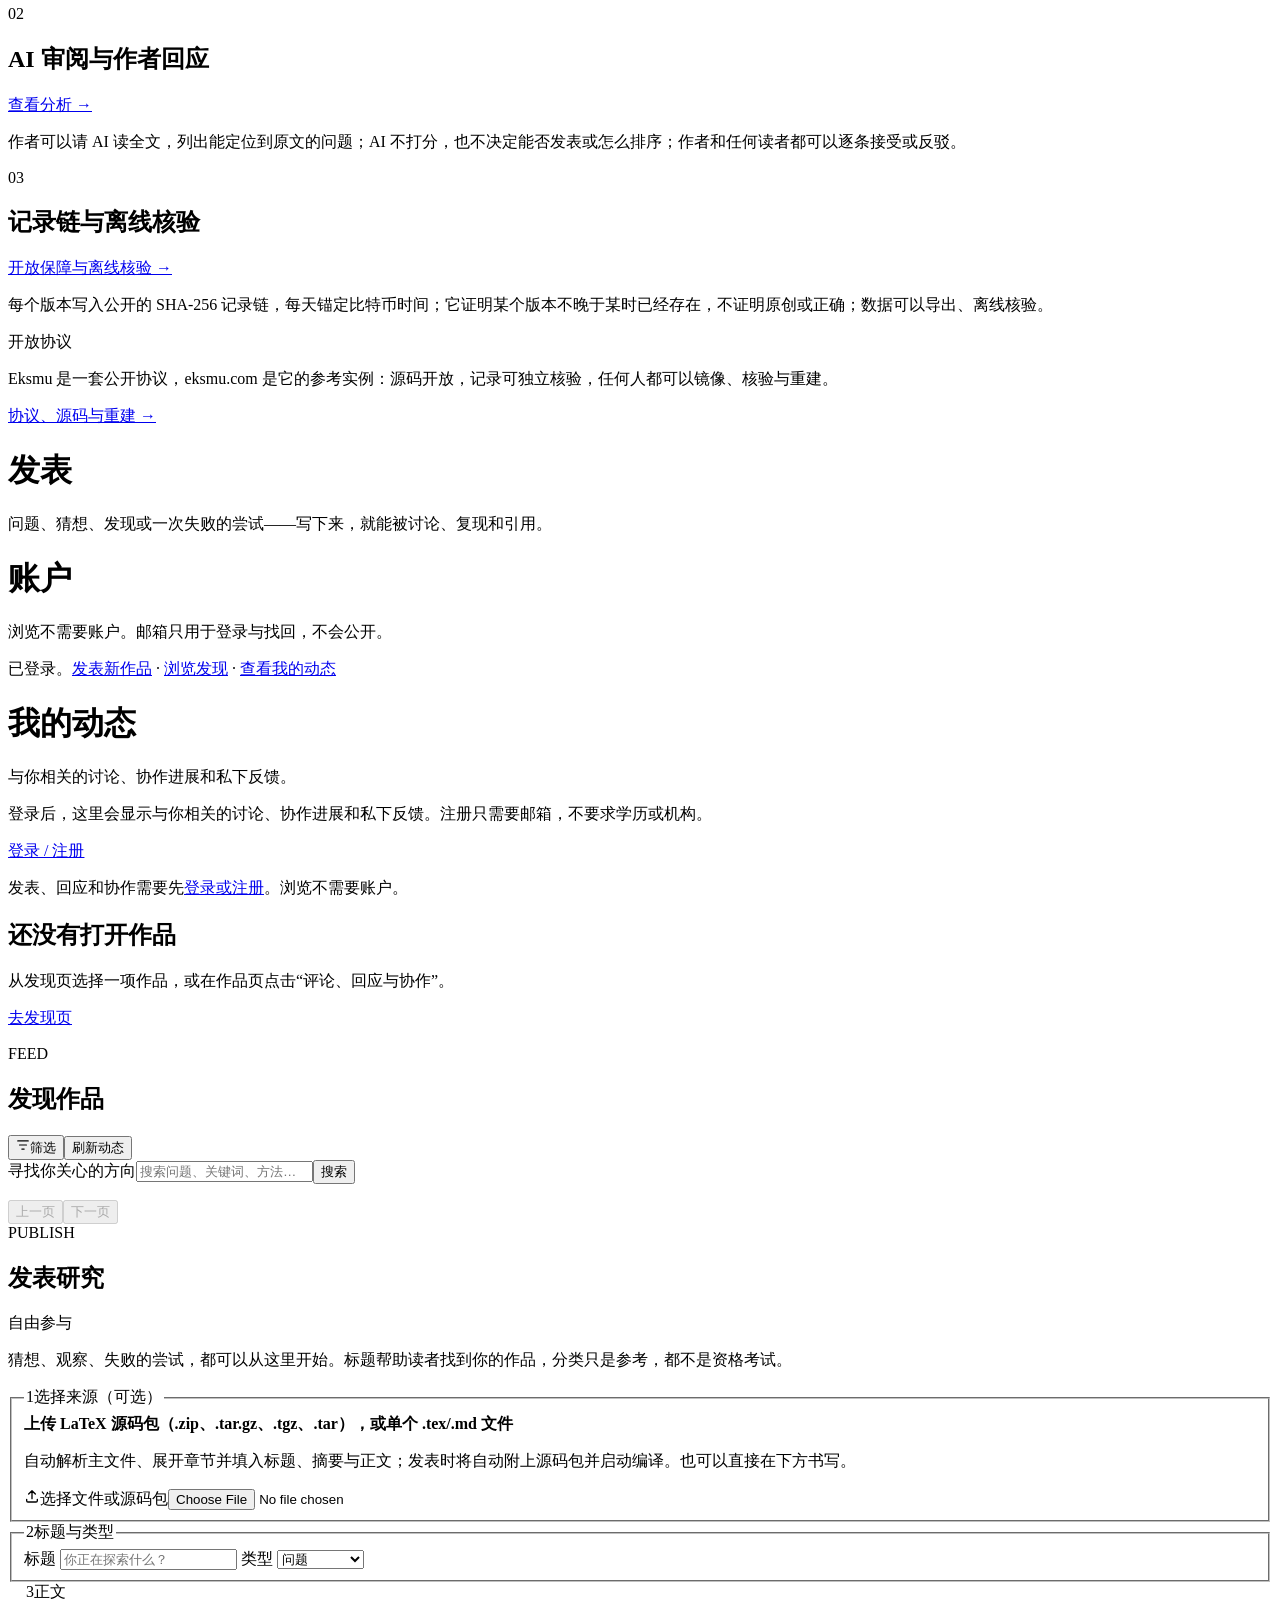
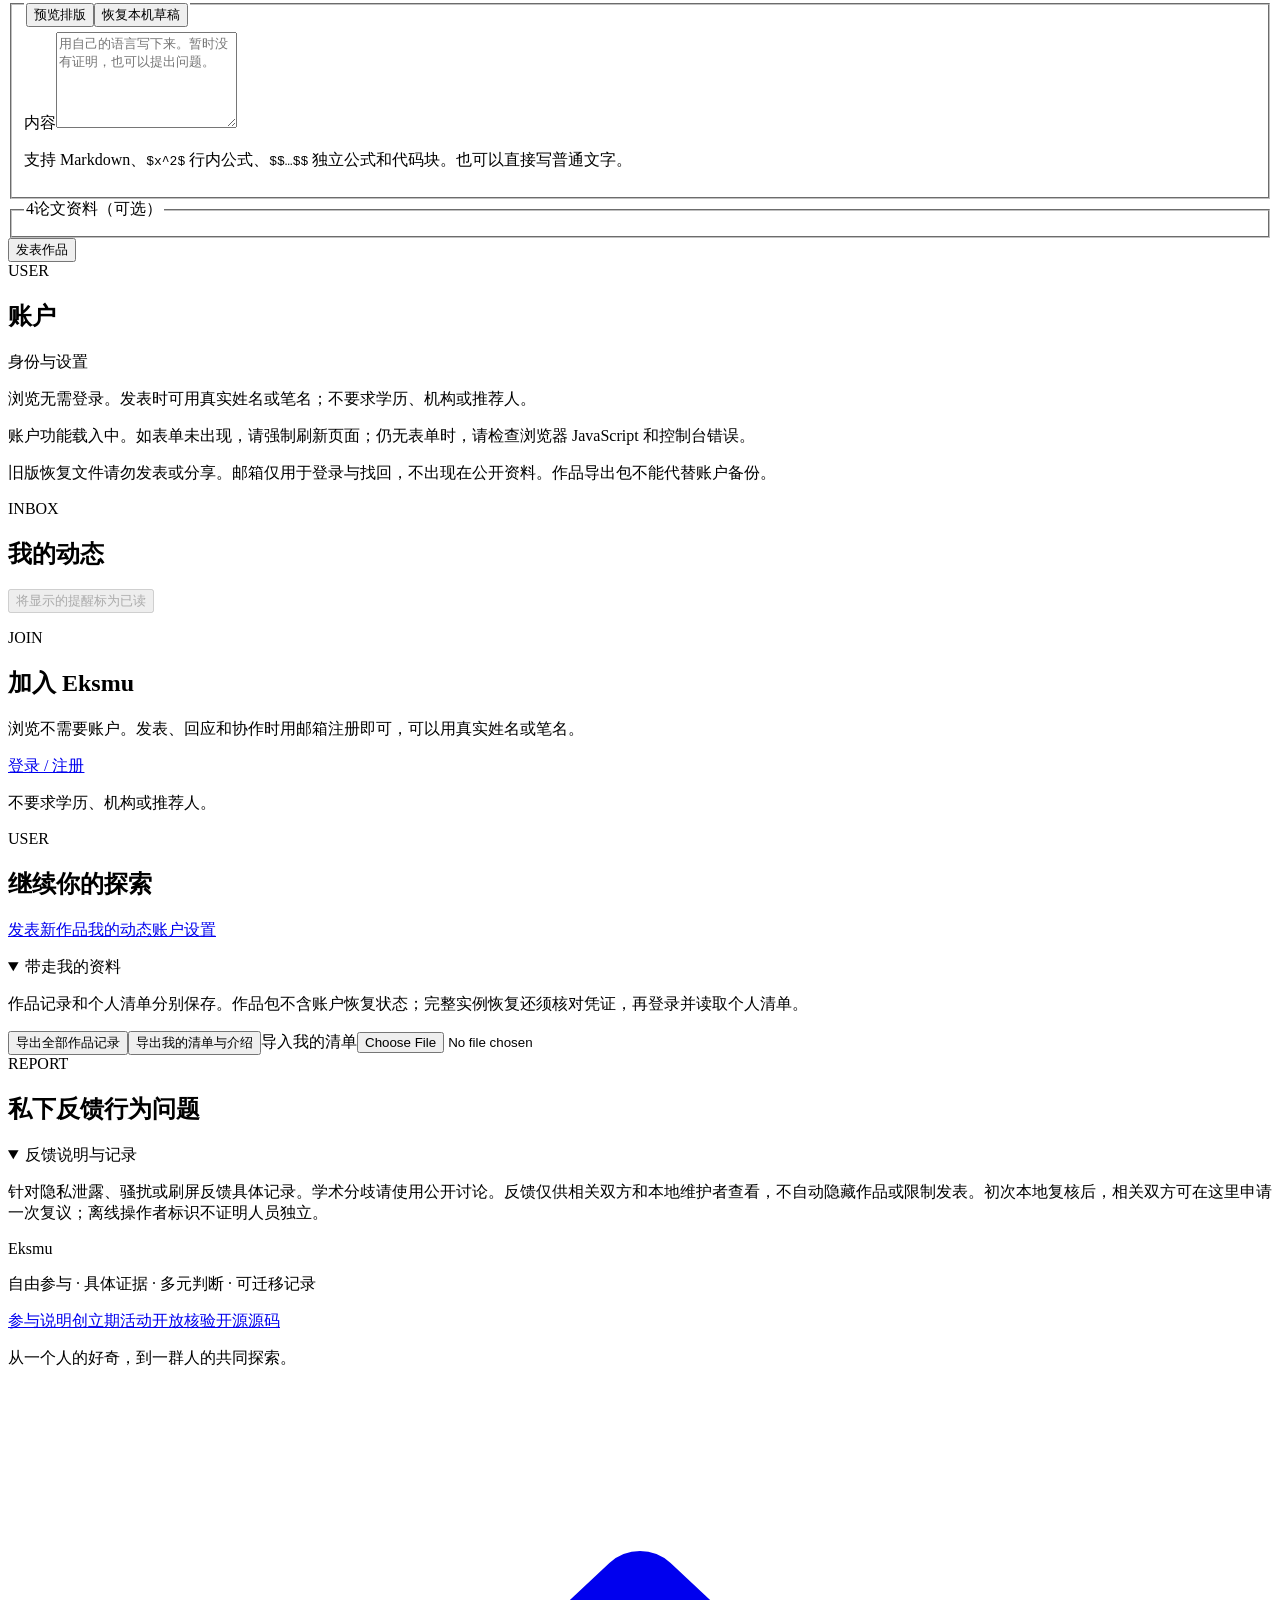
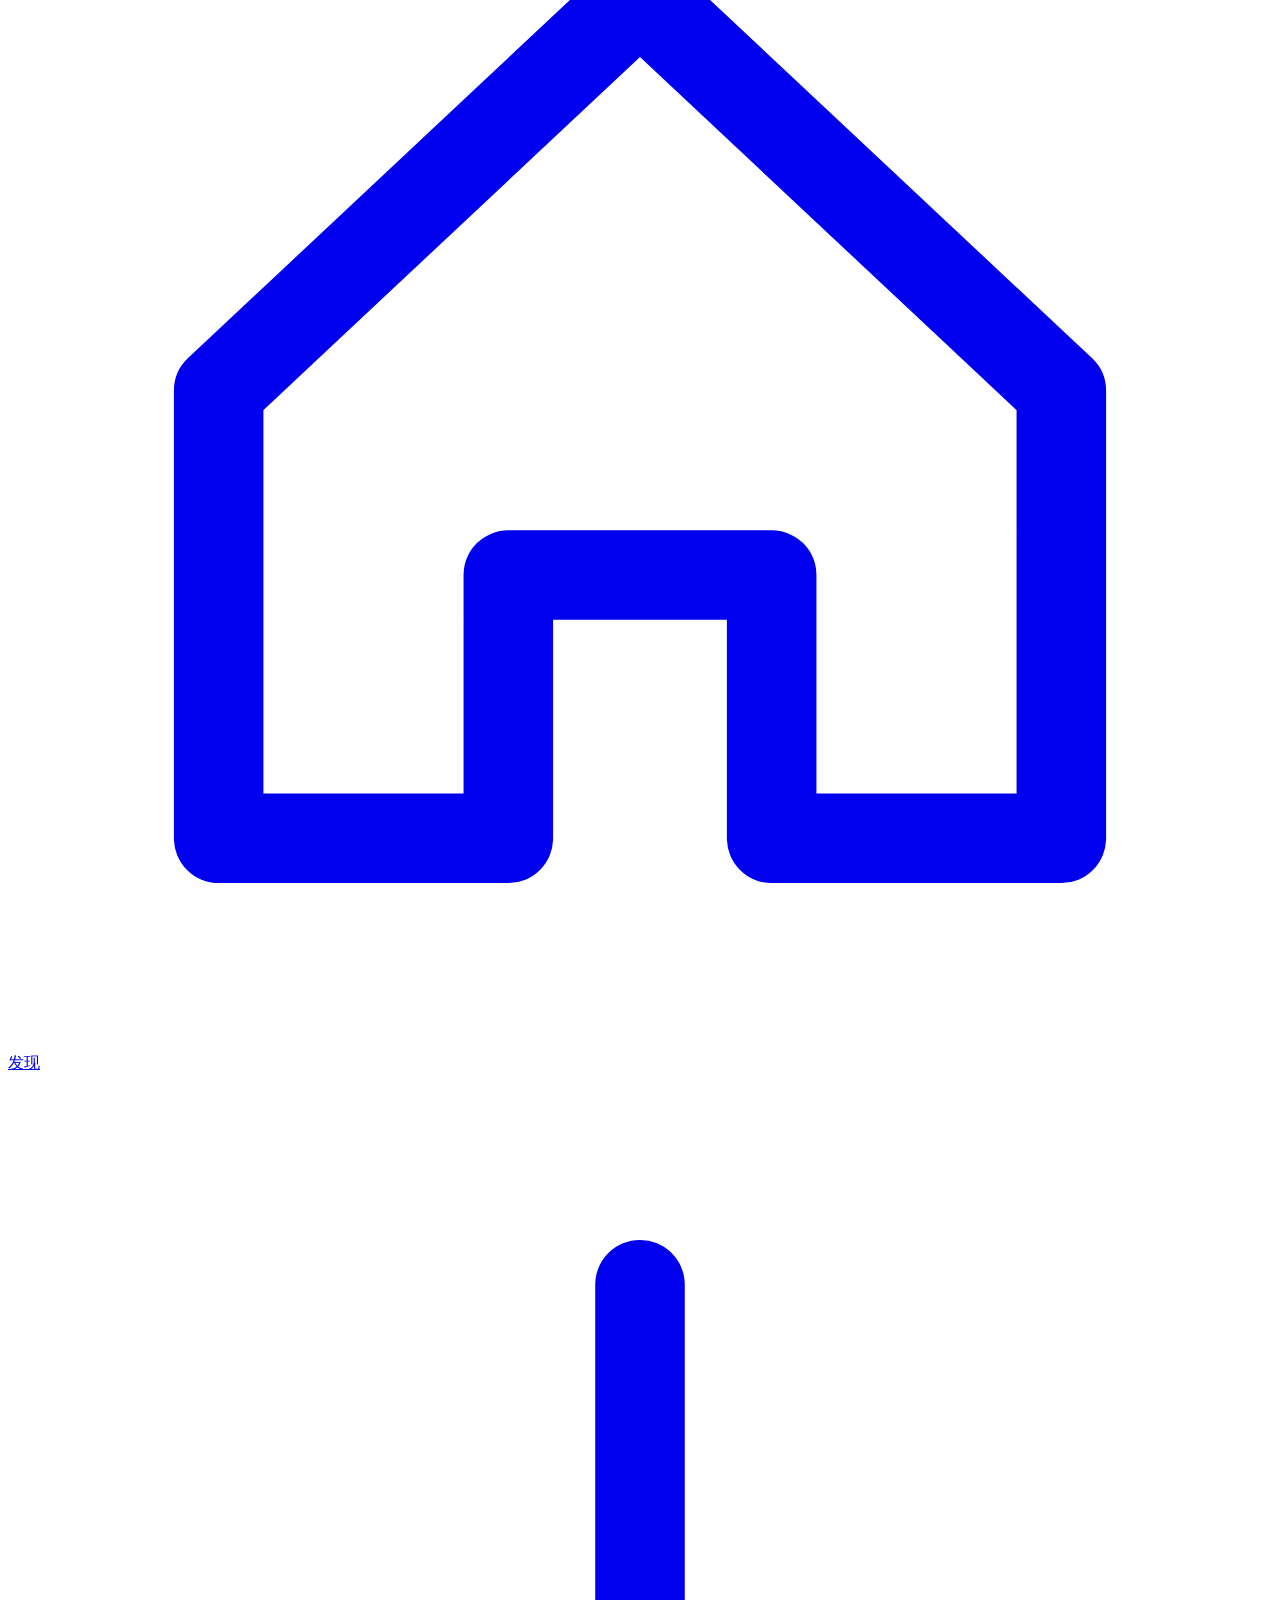
==== commit 033ebfac: "feat(ui): light theme that follows the system, with a header switch Light palette (WCAG AA) under ht" ====
--- a/eksmu/static/index.html
+++ b/eksmu/static/index.html
@@ -2,7 +2,7 @@
 <html lang="zh-CN">
 <head>
 <meta charset="utf-8"><meta name="viewport" content="width=device-width, initial-scale=1"><meta name="theme-color" content="#07080D">
-<title>Eksmu · 开放探索共同体</title><!--i18n:head--><link rel="icon" href="/favicon.svg" type="image/svg+xml"><link rel="alternate" type="application/atom+xml" title="Eksmu" href="/feed.xml"><meta name="description" content="自由发表论文、问题与探索过程。保存可引用的版本，在讨论、复现和协作中推进研究。"><link rel="stylesheet" href="/style.css"><link rel="stylesheet" href="/research.css">
+<title>Eksmu · 开放探索共同体</title><!--i18n:head--><link rel="icon" href="/favicon.svg" type="image/svg+xml"><link rel="alternate" type="application/atom+xml" title="Eksmu" href="/feed.xml"><meta name="description" content="自由发表论文、问题与探索过程。保存可引用的版本，在讨论、复现和协作中推进研究。"><link rel="stylesheet" href="/style.css"><link rel="stylesheet" href="/research.css"><script src="/theme.js"></script>
 <script src="/shell.js" defer></script><script src="/app.js" defer></script><script src="/papers.js" defer></script><script src="/accounts.js" defer></script><script src="/bridge.js" defer></script><script src="/community.js" defer></script><script src="/research.js" defer></script><script src="/publications.js" defer></script><script src="/analysis.js" defer></script>
 </head>
 <body>
@@ -10,7 +10,7 @@
 <a class="skip-link" href="#main">跳到主要内容</a>
 <header class="hd topbar sh-top"><div class="hd-in topbar-inner"><a class="brand" href="/" aria-label="Eksmu 首页"><span class="brand-mark"><svg viewBox="0 0 64 64" aria-hidden="true"><rect x="2" y="2" width="60" height="60" rx="8" fill="#0C0F18" stroke="#2DE2E6" stroke-width="2.5"/><text x="9" y="49" font-family="'Chakra Petch',Georgia,'Times New Roman',serif" font-style="italic" font-size="46" font-weight="700" fill="#E6E9F2">x</text><text x="36" y="27" font-family="'Chakra Petch',Georgia,'Times New Roman',serif" font-style="italic" font-size="28" font-weight="700" fill="#2DE2E6">μ</text></svg></span><span class="name brand-name glitch" data-text="Eksmu">Eksmu</span></a>
 <button type="button" class="cmd" id="cmd-trigger" aria-label="搜索作品、命令 (Ctrl+K / /)" aria-haspopup="dialog"><span class="cmd-gt mono" aria-hidden="true">&gt;</span><svg class="cmd-ico" viewBox="0 0 24 24" aria-hidden="true"><circle cx="10.5" cy="10.5" r="6" fill="none" stroke="currentColor" stroke-width="2"/><path d="m15 15 5 5" stroke="currentColor" stroke-width="2" stroke-linecap="round"/></svg><span class="cmd-txt">搜索作品、命令…</span><span class="cmd-keys" aria-hidden="true"><span class="kbd">Ctrl</span><span class="kbd">K</span></span></button>
-<div class="tools"><button class="tool fx" id="fx-toggle" type="button" aria-pressed="true" aria-label="视觉效果" title="切换视觉效果 (FX / LITE)"><span class="dot hot" aria-hidden="true"></span><span class="fx-txt">FX</span></button><!--i18n:switch--><a class="tool account-link" href="/account" aria-label="账户"><svg class="si-ico" viewBox="0 0 24 24" aria-hidden="true"><circle cx="12" cy="8.5" r="3.8" fill="none" stroke="currentColor" stroke-width="1.8"/><path d="M4.5 20c.9-3.6 3.8-5.6 7.5-5.6s6.6 2 7.5 5.6" fill="none" stroke="currentColor" stroke-width="1.8"/></svg><span class="si-txt">账户</span></a></div></div></header>
+<div class="tools"><button class="tool fx" id="fx-toggle" type="button" aria-pressed="true" aria-label="视觉效果" title="切换视觉效果 (FX / LITE)"><span class="dot hot" aria-hidden="true"></span><span class="fx-txt">FX</span></button><button class="tool theme" id="theme-toggle" type="button" aria-label="切换主题" title="切换主题"><svg class="th-ico th-auto" viewBox="0 0 24 24" aria-hidden="true"><circle cx="12" cy="12" r="8" fill="none" stroke="currentColor" stroke-width="1.8"/><path d="M12 4a8 8 0 0 1 0 16z" fill="currentColor"/></svg><svg class="th-ico th-light" viewBox="0 0 24 24" aria-hidden="true"><circle cx="12" cy="12" r="4" fill="none" stroke="currentColor" stroke-width="1.8"/><path d="M12 2.5v2.5M12 19v2.5M2.5 12H5M19 12h2.5M5.3 5.3l1.8 1.8M16.9 16.9l1.8 1.8M5.3 18.7l1.8-1.8M16.9 7.1l1.8-1.8" stroke="currentColor" stroke-width="1.8" stroke-linecap="round"/></svg><svg class="th-ico th-dark" viewBox="0 0 24 24" aria-hidden="true"><path d="M20 14.5A8 8 0 0 1 9.5 4a8 8 0 1 0 10.5 10.5z" fill="none" stroke="currentColor" stroke-width="1.8" stroke-linejoin="round"/></svg><span class="theme-txt">AUTO</span></button><!--i18n:switch--><a class="tool account-link" href="/account" aria-label="账户"><svg class="si-ico" viewBox="0 0 24 24" aria-hidden="true"><circle cx="12" cy="8.5" r="3.8" fill="none" stroke="currentColor" stroke-width="1.8"/><path d="M4.5 20c.9-3.6 3.8-5.6 7.5-5.6s6.6 2 7.5 5.6" fill="none" stroke="currentColor" stroke-width="1.8"/></svg><span class="si-txt">账户</span></a></div></div></header>
 <aside class="rail sh-rail" aria-label="控制台导航">
 <nav class="sec topnav" aria-label="主要导航">
 <a href="/" class="it" title="发现" aria-label="发现"><span class="no mono" aria-hidden="true">01</span><svg class="ic" viewBox="0 0 24 24" aria-hidden="true"><path d="M4 11.5 12 4l8 7.5V20h-5.5v-5h-5v5H4z" fill="none" stroke="currentColor" stroke-width="1.7" stroke-linejoin="round" stroke-linecap="round"/></svg><span class="lb">发现</span></a>
